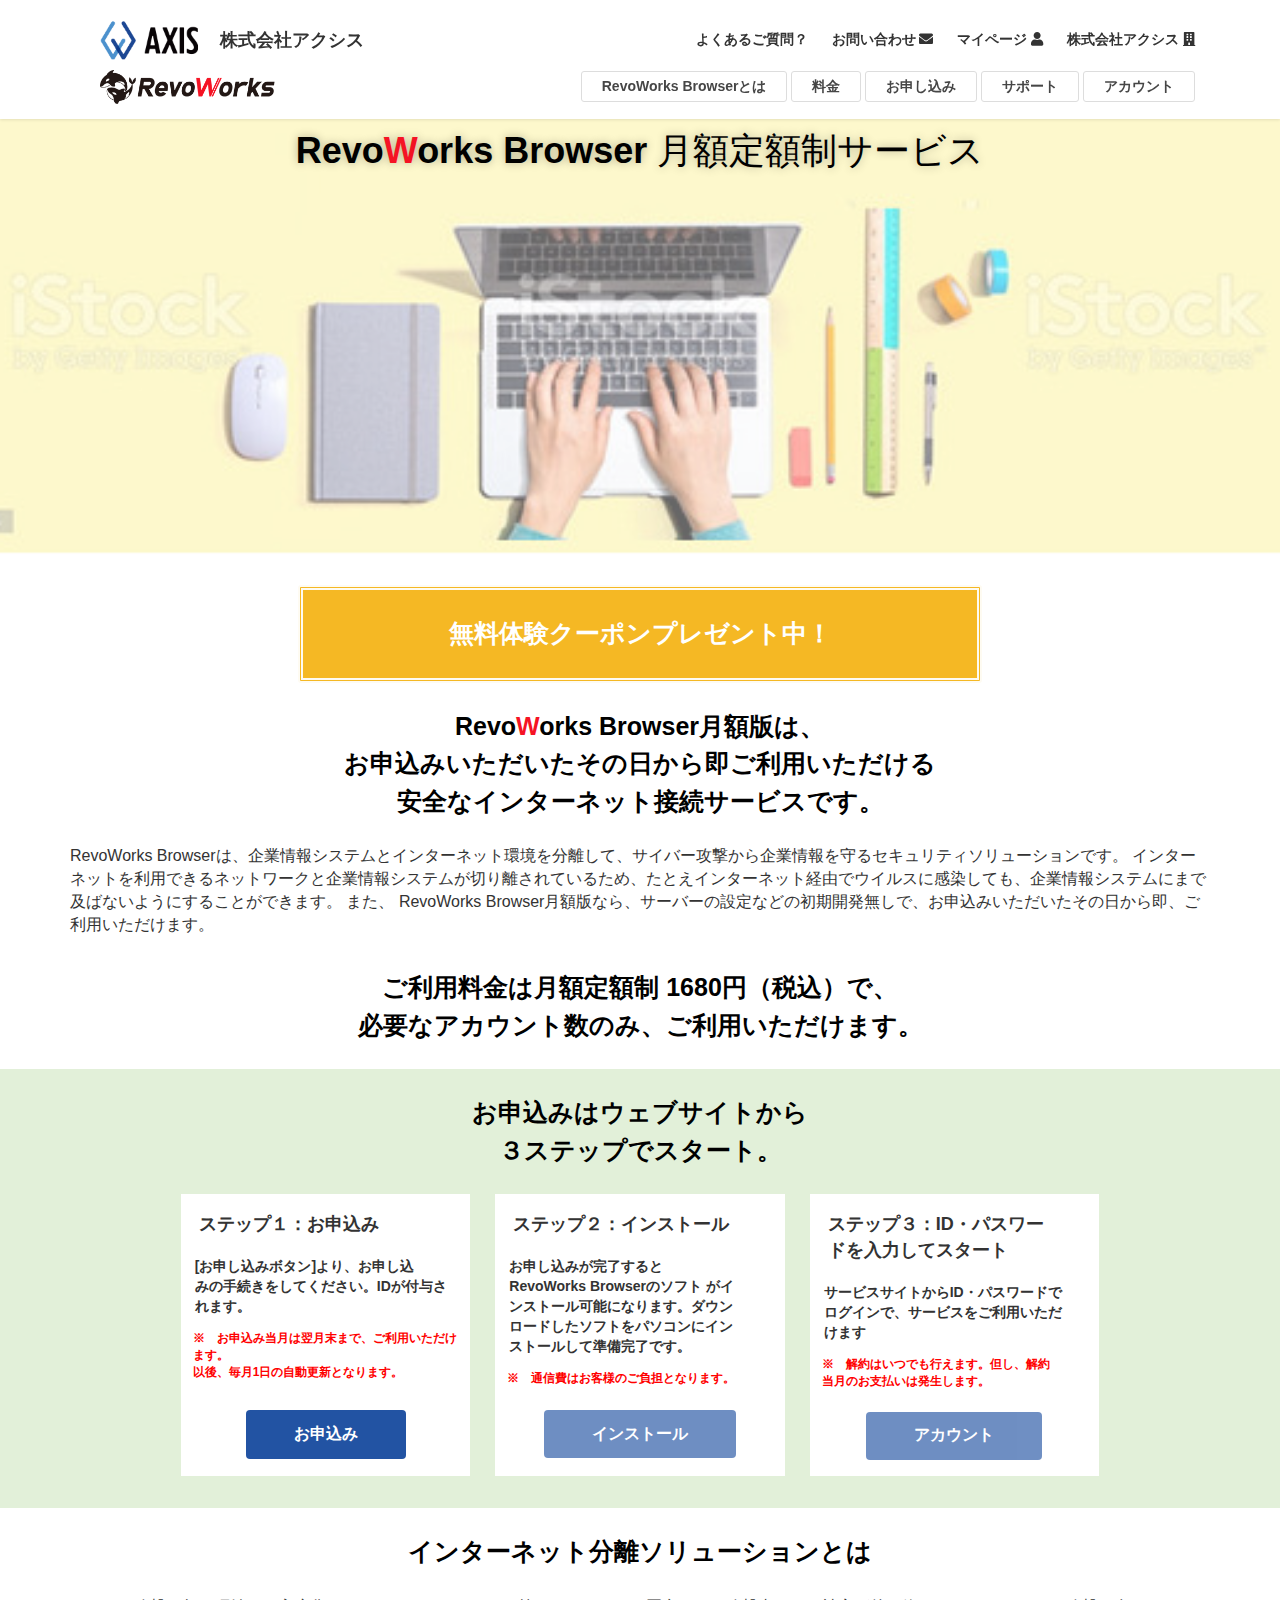
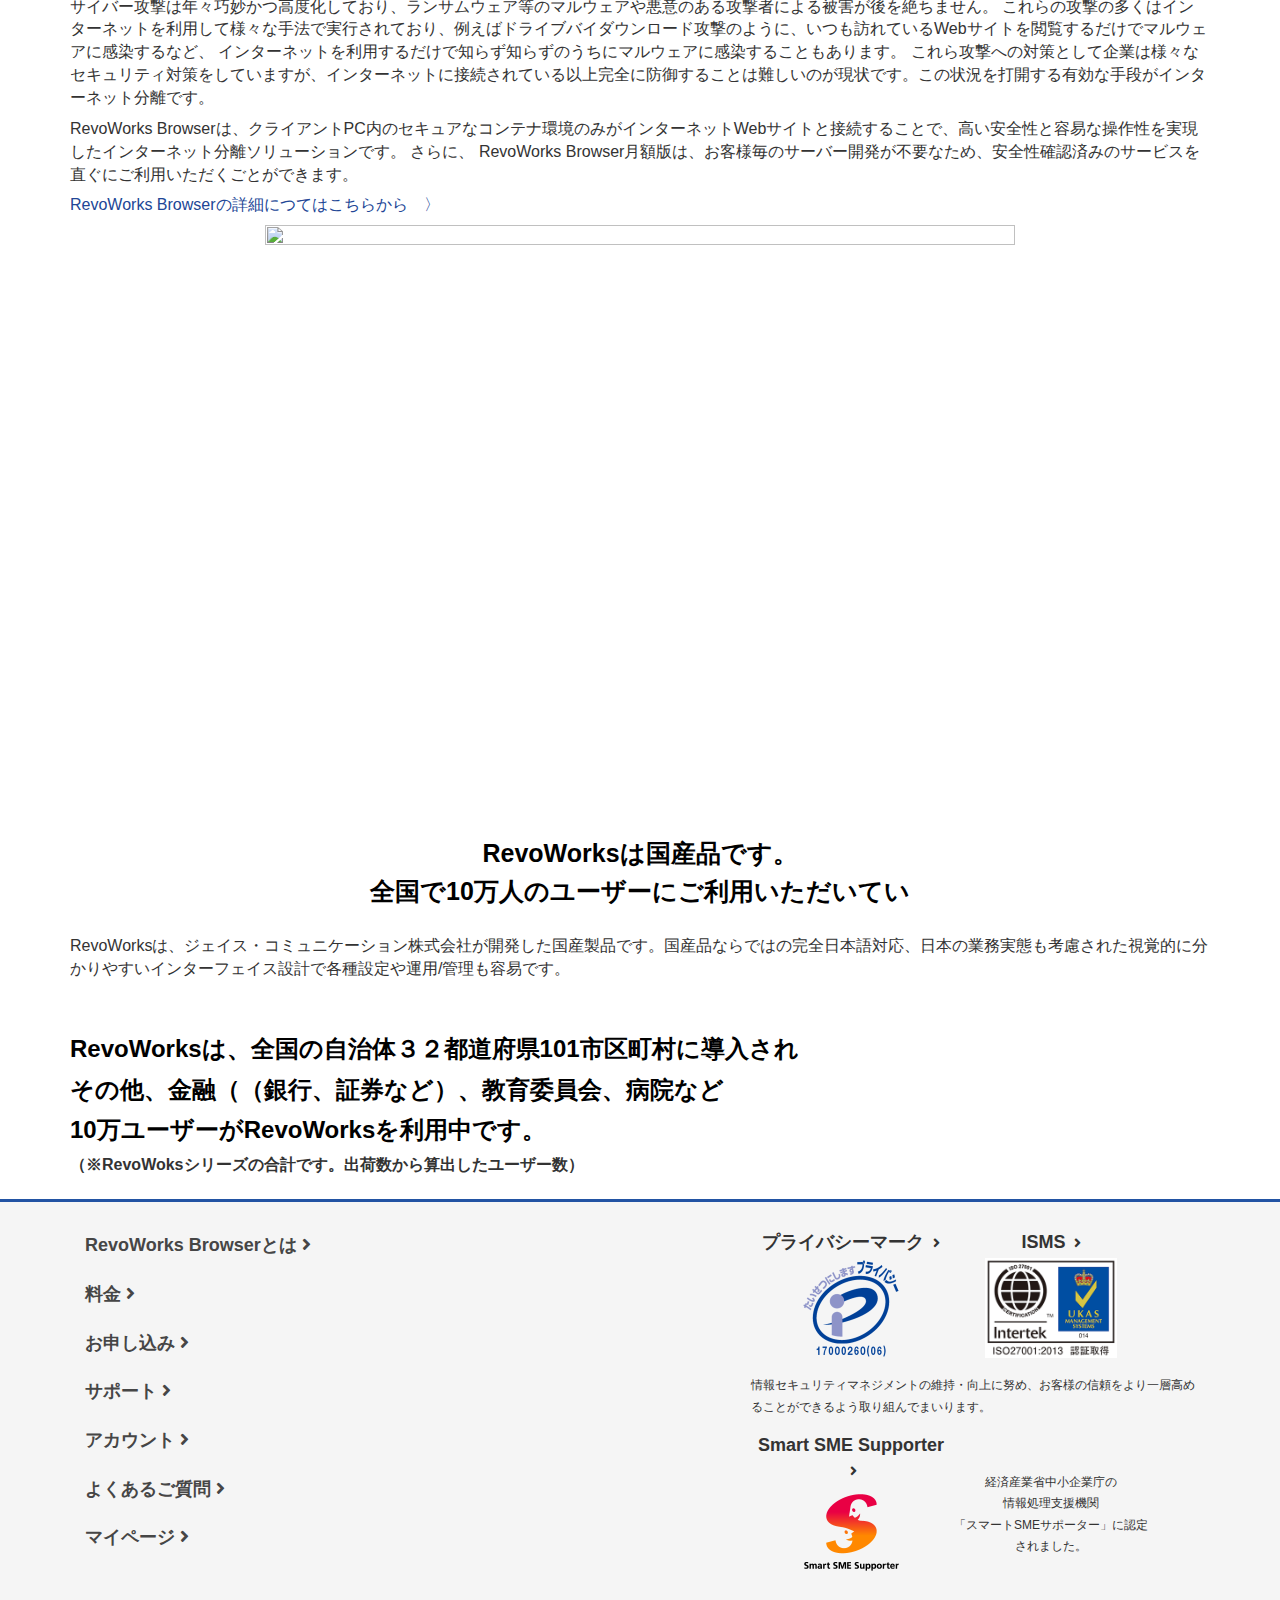
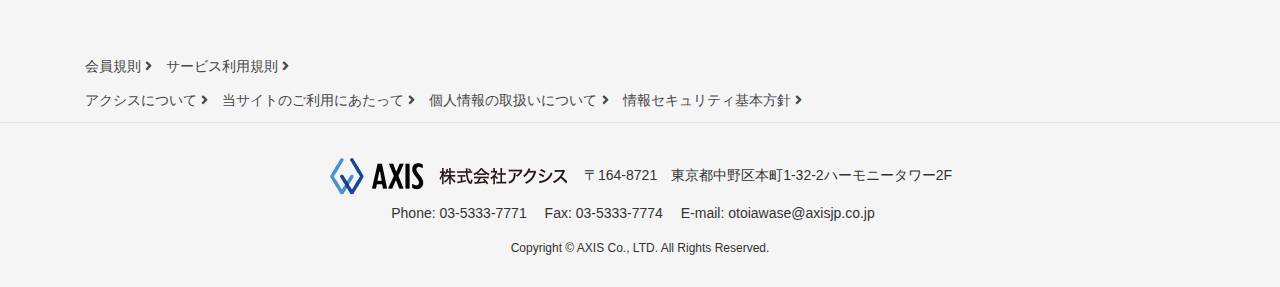
==== index.html @ 17ceef78 "index.html" ====
<!DOCTYPE html>
<!-- saved from url=(0054)https://www.axisjp.co.jp/services/revoworks/separation -->
<html lang="ja" prefix="og: https://ogp.me/ns#">

<head>
	<meta http-equiv="Content-Type" content="text/html; charset=UTF-8">

	<meta http-equiv="X-UA-Compatible" content="IE=edge">
	<meta name="viewport" content="width=device-width, initial-scale=1">
	<title>RevoWorks</title>
	<!--Khangtm : load head -->	
	<script type="text/javascript" src="./js/head.js"></script>
	
	<link href="./css/index.css" rel="stylesheet">
</head>

<body class="page-template page-template-elementor_header_footer page page-id-8171 page-child parent-pageid-10177 sidebar-fix device-pc fa_v5_css headfix header_height_changer elementor-default elementor-template-full-width elementor-kit-3122 elementor-page elementor-page-8171 scrolled"
 data-elementor-device-mode="desktop">

	<div class="vk-mobile-nav-menu-btn">MENU</div>
	<div class="vk-mobile-nav">
		<aside class="widget vk-mobile-nav-widget widget_media_image" id="media_image-2">
			<a href="https://www.axisjp.co.jp/">
				<img width="240" height="40" src="./RevoWorks_files/logo_axis.png" class="image wp-image-2054  attachment-full size-full"
				 alt="" loading="lazy" style="max-width: 100%; height: auto;">
			</a>
		</aside>
		<nav class="global-nav">
		</nav>
	</div>
	<header class="navbar siteHeader" style="position: fixed;">
		<script type="text/javascript" src="./js/header.js"></script>
	</header>
	<div data-elementor-type="wp-page" data-elementor-id="8171" class="elementor elementor-8171" data-elementor-settings="[]"
	 style="margin-top: 75px;">
		<div class="elementor-inner">
			<div class="elementor-section-wrap">
			
				<section class="elementor-section elementor-top-section elementor-element elementor-element-07d216d elementor-section-content-middle elementor-section-stretched elementor-section-full_width elementor-section-height-min-height elementor-section-height-default elementor-section-items-middle"
				 data-id="07d216d" data-element_type="section" data-settings="{&quot;stretch_section&quot;:&quot;section-stretched&quot;,&quot;background_background&quot;:&quot;classic&quot;}">
					<div class="elementor-background-overlay">
						
					</div>
					<div class="elementor-container elementor-column-gap-no">
						<div class="elementor-row">
							<div class="elementor-column elementor-col-100 elementor-top-column elementor-element elementor-element-36dfdfa" data-id="36dfdfa"
							 data-element_type="column">
								<div class="elementor-column-wrap elementor-element-populated">
									<div class="elementor-widget-wrap">
										<div class="elementor-element elementor-element-e02e01a elementor-widget elementor-widget-heading" data-id="e02e01a" data-element_type="widget"
										 data-widget_type="heading.default">
											<div class="elementor-widget-container">
												<h1 class="elementor-heading-title elementor-size-default">Revo<span style="color: #F51324;">W</span>orks Browser 月額定額制サービス
												</h1>
											</div>
										</div>
									</div>
								</div>
							</div>
						</div>
					</div>
				</section>
				<section class="elementor-section elementor-top-section elementor-element elementor-element-d525f23 elementor-section-boxed elementor-section-height-default elementor-section-height-default"
				data-id="d525f23" data-element_type="section">
				   <div class="elementor-container elementor-column-gap-default">
					   <div class="elementor-row">
						   <div class="elementor-column elementor-col-100 elementor-top-column elementor-element elementor-element-b92160b" data-id="b92160b"
							data-element_type="column">
							   <div class="elementor-column-wrap elementor-element-populated">
								   <div class="elementor-widget-wrap">
									   <div class="elementor-element elementor-element-fbd9892 contents elementor-widget elementor-widget-heading" data-id="fbd9892"
										data-element_type="widget" data-widget_type="heading.default">
											<div class="elementor-widget-container">
												<div class="elementor-button-wrapper">
													<div class="elementor-button-link elementor-button" role="button">
														<span class="elementor-button-content-wrapper">															
															<h1 class="elementor-heading-title elementor-size-default elementor-font-size" style="color: #FFFFFF !important">無料体験クーポンプレゼント中！</h1>
														</span>
													</div>
												</div>
											</div>										   										  										   
									   </div>
								   </div>
							   </div>
						   </div>
					   </div>
				   </div>
			   </section>
			   <section class="elementor-section elementor-top-section elementor-element elementor-element-d525f23 elementor-section-boxed elementor-section-height-default elementor-section-height-default"
				data-id="d525f23" data-element_type="section">
				   <div class="elementor-container elementor-column-gap-default">
					   <div class="elementor-row">
						   <div class="elementor-column elementor-col-100 elementor-top-column elementor-element elementor-element-b92160b" data-id="b92160b"
							data-element_type="column">
							   <div class="elementor-column-wrap elementor-element-populated">
								   <div class="elementor-widget-wrap">
									   <div class="elementor-element elementor-element-fbd9892 contents elementor-widget elementor-widget-heading" data-id="fbd9892"
										data-element_type="widget" data-widget_type="heading.default">
										   <div class="elementor-widget-container">
											   <h1 class="elementor-heading-title elementor-size-default elementor-font-size">Revo<span style="color: #F51324;">W</span>orks Browser月額版は、 <br/> 
												   お申込みいただいたその日から即ご利用いただける	<br/>
												   安全なインターネット接続サービスです。</h1>
										   </div>										  
										   <div class="elementor-content-separation ">
											   <span>RevoWorks Browserは、企業情報システムとインターネット環境を分離して、サイバー攻撃から企業情報を守るセキュリティソリューションです。
											   インターネットを利用できるネットワークと企業情報システムが切り離されているため、たとえインターネット経由でウイルスに感染しても、企業情報システムにまで及ばないようにすることができます。
											   また、 RevoWorks Browser月額版なら、サーバーの設定などの初期開発無しで、お申込みいただいたその日から即、ご利用いただけます。</span>
										   </div>										   
									   </div>
								   </div>
							   </div>
						   </div>
					   </div>
				   </div>
			   </section>
			   <section class="elementor-section elementor-top-section elementor-element elementor-element-d525f23 elementor-section-boxed elementor-section-height-default elementor-section-height-default"
				data-id="d525f23" data-element_type="section">
				   <div class="elementor-container elementor-column-gap-default">
					   <div class="elementor-row">
						   <div class="elementor-column elementor-col-100 elementor-top-column elementor-element elementor-element-b92160b" data-id="b92160b"
							data-element_type="column">
							   <div class="elementor-column-wrap elementor-element-populated">
								   <div class="elementor-widget-wrap">
									   <div class="elementor-element elementor-element-fbd9892 contents elementor-widget elementor-widget-heading" data-id="fbd9892"
										data-element_type="widget" data-widget_type="heading.default">
										   <div class="elementor-widget-container">
											   <h1 class="elementor-heading-title elementor-size-default elementor-font-size">ご利用料金は月額定額制 1680円（税込）で、 <br/> 
												  必要なアカウント数のみ、ご利用いただけます。</h1>
										   </div>										  
									   </div>
								   </div>
							   </div>
						   </div>
					   </div>
				   </div>
			   </section>
				<section class="elementor-section elementor-top-section elementor-element elementor-element-d525f23 elementor-section-boxed elementor-section-height-default elementor-section-height-default"
				 data-id="d525f23" data-element_type="section">
					<div class="elementor-container elementor-container-default elementor-column-gap-default elementor-background">
						<div class="elementor-row">
							<div class="elementor-column elementor-col-100 elementor-top-column elementor-element elementor-element-b92160b" data-id="b92160b"
							 data-element_type="column">
								<div class="elementor-column-wrap elementor-element-populated">
									<div class="elementor-widget-wrap">
										<div class="elementor-element elementor-element-fbd9892 contents elementor-widget elementor-widget-heading" data-id="fbd9892"
										 data-element_type="widget" data-widget_type="heading.default">
											<div class="elementor-widget-container">
												<h1 class="elementor-heading-title elementor-size-default elementor-font-size">お申込みはウェブサイトから<br/>３ステップでスタート。</h1>
											</div>
										</div>
										
										<div class="elementor-container elementor-column-gap-default container-margin grid-layout">
											<div class="elementor-widget-container container-background">
												<div class="container-title">
													<strong>ステップ１：お申込み</strong>
												</div>
												<div class="container-contents-lv1">
													<strong>[お申し込みボタン]より、お申し込<br/>みの手続きをしてください。IDが付与されます。</strong>
												</div>
												<div class="container-contents-lv2">
													<strong>※　お申込み当月は翌月末まで、ご利用いただけます。<br/>以後、毎月1日の自動更新となります。</strong>
												</div>
												<div class="container-button">
													<input type="submit" id="searchsubmit" value="お申込み" class="btn btn-primary">
												</div>																								
											</div>	
											<div class="elementor-widget-container container-background">
												<div class="container-title">
													<strong>ステップ２：インストール</strong>
												</div>
												<div class="container-contents-lv1">
													<strong>お申し込みが完了すると<br/>RevoWorks Browserのソフト がイ<br/>ンストール可能になります。ダウン<br/>ロードしたソフトをパソコンにイン<br/>ストールして準備完了です。</strong>
												</div>
												<div class="container-contents-lv3">
													<strong>※　通信費はお客様のご負担となります。</strong>
												</div>
												<div class="container-button">
													<input type="submit" id="searchsubmit" value="インストール" class="btn btn-primary" disabled>
												</div>													
											</div>
											<div class="elementor-widget-container container-background">
												<div class="container-title">
													<strong>ステップ３：ID・パスワー<br/>ドを入力してスタート</strong>
												</div>
												<div class="container-contents-lv1">
													<strong>サービスサイトからID・パスワードで<br/>ログインで、サービスをご利用いただ<br/>けます</strong>
												</div>
												<div class="container-contents-lv4">
													<strong>※　解約はいつでも行えます。但し、解約<br/>当月のお支払いは発生します。</strong>
												</div>
												<div class="container-button">
													<input type="submit" id="searchsubmit" value="アカウント" class="btn btn-primary" disabled>
												</div>												
											</div>
									</div>
								</div>
							</div>
						</div>
					</div>
				</section>
				
				<section class="elementor-section elementor-top-section elementor-element elementor-element-d525f23 elementor-section-boxed elementor-section-height-default elementor-section-height-default"
				data-id="d525f23" data-element_type="section">
				   <div class="elementor-container elementor-column-gap-default">
					   <div class="elementor-row">
						   <div class="elementor-column elementor-col-100 elementor-top-column elementor-element elementor-element-b92160b" data-id="b92160b"
							data-element_type="column">
							   <div class="elementor-column-wrap elementor-element-populated">
								   <div class="elementor-widget-wrap">
									   <div class="elementor-element elementor-element-fbd9892 contents elementor-widget elementor-widget-heading" data-id="fbd9892"
										data-element_type="widget" data-widget_type="heading.default">
										   <div class="elementor-widget-container">
											   <h1 class="elementor-heading-title elementor-size-default elementor-font-size">インターネット分離ソリューションとは</h1>
										   </div>
										   <div class="elementor-content-separation ">
											   <span>サイバー攻撃は年々巧妙かつ高度化しており、ランサムウェア等のマルウェアや悪意のある攻撃者による被害が後を絶ちません。
													 これらの攻撃の多くはインターネットを利用して様々な手法で実行されており、例えばドライブバイダウンロード攻撃のように、いつも訪れているWebサイトを閲覧するだけでマルウェアに感染するなど、
													インターネットを利用するだけで知らず知らずのうちにマルウェアに感染することもあります。
													これら攻撃への対策として企業は様々なセキュリティ対策をしていますが、インターネットに接続されている以上完全に防御することは難しいのが現状です。この状況を打開する有効な手段がインターネット分離です。</span>
										   </div>
										   <div class="elementor-content-separation ">
											   <span>RevoWorks Browserは、クライアントPC内のセキュアなコンテナ環境のみがインターネットWebサイトと接続することで、高い安全性と容易な操作性を実現したインターネット分離ソリューションです。
														さらに、 RevoWorks Browser月額版は、お客様毎のサーバー開発が不要なため、安全性確認済みのサービスを直ぐにご利用いただくごとができます。</span>
										   </div>
										   <div class="elementor-content-separation ">
											   <a href="https://www.axisjp.co.jp/services/revoworks">RevoWorks Browserの詳細につてはこちらから　〉</a>
										   </div>
									   </div>
									   <div class="elementor-element elementor-element-882a2da elementor-widget elementor-widget-image" data-id="882a2da" data-element_type="widget" data-widget_type="image.default">
											<div class="elementor-widget-container">
												<div class="elementor-image">
													<a href="https://www.axisjp.co.jp/wp-content/uploads/2021/04/a449af7d6a466694c23fade7aea34c9f.png?lp=index_khuong.html?lp=index_khuong.html" data-elementor-open-lightbox="no" data-rel="lightbox-image-0" data-magnific_type="image" data-rl_title="" data-rl_caption="" title="">
														<img width="750" height="585" src="./RevoWorks_files/a449af7d6a466694c23fade7aea34c9f-768x599.png" class="attachment-medium_large size-medium_large" alt="" loading="lazy" srcset="https://www.axisjp.co.jp/wp-content/uploads/2021/04/a449af7d6a466694c23fade7aea34c9f-768x599.png 768w, https://www.axisjp.co.jp/wp-content/uploads/2021/04/a449af7d6a466694c23fade7aea34c9f-300x234.png 300w, https://www.axisjp.co.jp/wp-content/uploads/2021/04/a449af7d6a466694c23fade7aea34c9f-1024x798.png 1024w, https://www.axisjp.co.jp/wp-content/uploads/2021/04/a449af7d6a466694c23fade7aea34c9f.png 1048w" sizes="(max-width: 750px) 100vw, 750px"> </a>
												</div>
											</div>
										</div>
								   </div>
							   </div>
						   </div>
					   </div>
				   </div>
			   </section>
				
				<section class="elementor-section elementor-top-section elementor-element elementor-element-d525f23 elementor-section-boxed elementor-section-height-default elementor-section-height-default"
				data-id="d525f23" data-element_type="section">
				   <div class="elementor-container elementor-column-gap-default">
					   <div class="elementor-row">
						   <div class="elementor-column elementor-col-100 elementor-top-column elementor-element elementor-element-b92160b" data-id="b92160b"
							data-element_type="column">
							   <div class="elementor-column-wrap elementor-element-populated">
								   <div class="elementor-widget-wrap">
									   <div class="elementor-element elementor-element-fbd9892 contents elementor-widget elementor-widget-heading" data-id="fbd9892"
										data-element_type="widget" data-widget_type="heading.default">
										   <div class="elementor-widget-container">
											   <h1 class="elementor-heading-title elementor-size-default elementor-font-size">RevoWorksは国産品です。<br/>全国で10万人のユーザーにご利用いただいてい</h1>
										   </div>
										   <div class="elementor-content-product">
											   <span>RevoWorksは、ジェイス・コミュニケーション株式会社が開発した国産製品です。国産品ならではの完全日本語対応、日本の業務実態も考慮された視覚的に分かりやすいインターフェイス設計で各種設定や運用/管理も容易です。</span>
										   </div>										   
									   </div>
								   </div>
							   </div>
						   </div>
					   </div>
				   </div>
			   </section>
				
				<section class="elementor-section elementor-top-section elementor-element elementor-element-d525f23 elementor-section-boxed elementor-section-height-default elementor-section-height-default"
				data-id="d525f23" data-element_type="section">
				   <div class="elementor-container elementor-column-gap-default">
					   <div class="elementor-row">
						   <div class="elementor-column elementor-col-100 elementor-top-column elementor-element elementor-element-b92160b" data-id="b92160b"
							data-element_type="column">
							   <div class="elementor-column-wrap elementor-element-populated">
								   <div class="elementor-widget-wrap">
										<div class="elementor-text-editor elementor-clearfix">
											<h3>
												<strong class="color-title">RevoWorksは、全国の自治体３２都道府県101市区町村に導入され</br>
													その他、金融（（銀行、証券など）、教育委員会、病院など</br>
													10万ユーザーがRevoWorksを利用中です。
												</strong>
											</h3>
											<p>
												<strong>（※RevoWoksシリーズの合計です。出荷数から算出したユーザー数）</strong>
											</p>
										</div>
								   </div>
							   </div>
						   </div>
					   </div>
				   </div>
			   </section>
				
			</div>
		</div>
	</div>

	<footer class="section siteFooter">
		<script type="text/javascript" src="./js/footer.js"></script>
	</footer>
	<link rel="stylesheet" href="./css/style.css" type="text/css" media="all">

</body>

</html>
---- css/index.css ----
/* Background color */

.fbc-page .fbc-wrap .fbc-items {
    background-color: #edeff0;
}

/* Items font size */

.fbc-page .fbc-wrap .fbc-items li {
    font-size: 16px;
}

/* Items' link color */

.fbc-page .fbc-wrap .fbc-items li a {
    color: #337ab7;
}

/* Seprator color */

.fbc-page .fbc-wrap .fbc-items li .fbc-separator {
    color: #cccccc;
}

.broken_link,
a.broken_link {
    text-decoration: line-through;
}

/* Active item & end-text color */

.fbc-page .fbc-wrap .fbc-items li.active span,
.fbc-page .fbc-wrap .fbc-items li .fbc-end-text {
    color: #27272a;
    font-size: 16px;
}
.pageLink li span.elementor-icon-list-text {
    width: 100%;
    display: block !important;
}

.pageLink li a:hover {
    background-color: #f7f7f7;
}

.cname {
    min-width: 14em;
    display: inline-block !important;
}

.sname {
    font-weight: bold;
    display: inline-block !important;
}

i.fa {
    margin: 0 3px;
    font-weight: bold;
}

#recent-posts-3 li {
    margin-top: 0.5em;
    padding-top: 1em;
    position: relative;
}

#recent-posts-3 li span.post-date {
    position: absolute;
    top: 0;
    left: 0;
}

.lcp_catlist {
    position: relative;
    padding: 0;
    margin: 0;
}

.lcp_catlist a {
    text-decoration: none;
    font-weight: bold;
    color: #1a1a1a;
}

.lcp_catlist p {
    font-weight: bold;
    margin: 0 1em;
}

.lcp_thumbnail {
    margin-right: 1em;
    float: left;
}

ul.lcp_catlist li {
    list-style: none;
    padding: 0px 0 20px 0;
}

ul.lcp_catlist li:after {
    content: "";
    display: block;
    clear: both;
}

ul.lcp_catlist li:before {
    content: "";
    display: block;
    clear: both;
}

ul.lcp_catlist li {
    margin-bottom: 30px;
    padding: 10px;
    border: 1px solid #ffffff;
    position: relative;
    z-index: 1;
    display: block;
}

ul.lcp_catlist li:hover {
    border-color: #e5e5e5;
}

.lcp_paginator {
    text-align: center;
}

.lcp_paginator li a {
    text-decoration: none;
    color: #1a1a1a;
}

.lcp_paginator li {
    margin: 3px !important;
    padding: 0 !important;
}

.lcp_paginator li a {
    padding: 5px 10px !important;
    display: block;
}

.category-list {
    margin: 0 0 50px;
    padding: 0;
}

.category-list li {
    margin: 0 0 5px;
    padding: 0;
    font-size: 18px;
    font-weight: bold;
    display: inline-block;
    background-color: #e4e4e4;
}

.category-list li:hover {
    background-color: #cecece;
}

.category-list li.active {
    padding: 5px 20px;
    color: #ffffff;
    background-color: #2253a3;
}

.category-list li a {
    padding: 5px 20px;
    color: #333333;
    display: block;
}

.lcp_paginator li.lcp_currentpage {
    padding: 5px 10px !important;
    color: #ffffff !important;
    background-color: #2253a3;
    border: 1px solid #2253a3 !important;
}

h1.entry-title:first-letter,
.single h1.entry-title:first-letter {
    color: inherit;
}

/*.page-header > .container {
display: none;
}*/

.broken_link,
a.broken_link {
    text-decoration: none;
}

.required,
.any {
    font-size: 11px;
    padding: 3px;
    margin-right: 5px;
    color: #fff;
    background-color: #c00;
    border-radius: 3px;
    display: inline-block;
}

.any {
    background-color: #666;
}

dl.inquirydl {
    width: 100%;
    max-width: 700px;
    margin: 0 auto 20px;
}

.inquirydl dt {
    font-size: 16px;
    font-weight: bold;
    border: none;
}

.inquirydl dd {
    margin-bottom: 1.8em;
    font-size: 16px;
    border: none;
}

.inquirydl textarea {
    height: 10em;
}

input[type=text],
input[type=email],
textarea {
    width: 100%;
    padding: 0.6em;
    font-size: 16px;
    border-radius: 4px;
}

input[type=submit] {
    padding: 0.8em 3em;
    font-size: 16px;
    font-weight: bold;
    border: none;
    border-radius: 4px;
    cursor: pointer;
}

input[type=submit]:hover {
    opacity: 0.8;
}

.formback,
.formsubmit {
    margin: 10px;
    display: inline-block;
}

.enter {
    text-align: center;
}

.post-password-form {
    padding: 20px;
}

@media (max-width: 767px) {
    .col4box {
        width: 50%;
    }
    .col4box>.elementor-element-populated {
        padding: 20px !important;
    }
    .col4box .elementor-widget-heading .elementor-heading-title>a {
        font-size: 16px !important;
    }
}

@media (min-width: 992px) {
    ul.gMenu>li>ul.sub-menu li ul {
        top: 0;
    }
}

.contents h1 {
    color: #000!important;
    position: relative;
    display: inline-block;
    margin: 2em;
    line-height: 1.5;
}

.contents h1:before {
    content: '';
    position: absolute;
    bottom: -30px;
    display: inline-block;
    width: 4em;
    height: 2px;
    left: 50%;
    -webkit-transform: translateX(-50%);
    transform: translateX(-50%);
    background-color: #506DA9;
    border-radius: 2px;
}

/*indent*/

p.indent-1 {
    padding-left: 1em;
    text-indent: -1em;
}

/*Texteditor*/

.elementor-widget-text-editor {
    line-height: 1.8;
    padding: 10;
    color: #333;
    font-family: 'Noto Sans JP', sans-serif;
}

/*download decoration*/

.download {
    padding: 0.5em 1em;
    font-weight: bold;
    border: solid 1px #999;
}

/*table decoration*/

.table-wrap {
    overflow-x: scroll;
}

table.deco {
    border-collapse: collapse;
    margin: 0 auto;
    padding: 0;
    min-width: 600px;
}

table.deco tr {
    background-color: #e6f2f5;
    padding: .35em;
    border-bottom: 2px solid #fff;
}

table.deco th,
table.deco td {
    padding: 1em 10px 1em 1em;
    border-right: 2px solid #fff;
    text-align: center;
}

table.deco th {
    font-weight: bold;
}

table.deco thead tr {
    background-color: #167F92;
    color: #fff;

}

table.deco tbody th {
    background: #78bbc7;
    color: #000;
    text-align: left;
}

table.deco td.txt {
    text-align: left;
}

/*end table decoration*/

/*table deco２*/

/*table decoration*/

table.deco2 {
    width: 100%;
}

table.deco2 {
    overflow: auto;

}

table.deco2 {
    border-collapse: collapse;
    margin: 0 auto;
    padding: 0;
    min-width: 600px;
}

table.deco2 tr {
    background-color: #e6f2f5;
    padding: .35em;
    border-bottom: 2px solid #fff;
}

table.deco2 th,
table.deco2 td {
    padding: 1em 10px 1em 1em;
    border-right: 2px solid #fff;
    text-align: center;
}

table.deco2 th {
    font-weight: bold;
}

table.deco2 thead tr {
    background-color: #007BBB;
    color: #fff;

}

table.deco2 tbody th {
    background: #7AA6C8;
    color: #000;
    text-align: left;
}

table.deco2 td.txt {
    text-align: left;
}

/*end table deco２*/

.link-card {
    border: solid 1px #999;
}

.link-card-rogo {
    padding: 0.5em;
}

.link-card-title {
    font-weight: bold;
    padding: 1em;
}

.link-card-excerpt {
    padding: 0 1em 1em;
}
/* khuong start */		
.other-link h6 {
    border-bottom: none !important;
}

.layout-grid {
    display: grid !important;
    grid-template-columns: auto auto auto auto auto auto;
}

.layout-bodrer {
    height: 40px;
    margin: 15px;
}



.elementor-8171 .elementor-element.elementor-element-36dfdfa > .elementor-element-populated {
    margin: -15% 0px 0px 0px;
}

.elementor-8171 .elementor-element.elementor-element-e02e01a .elementor-heading-title {
    font-size: 36px;
}

.other-link.menu-logo img {
    max-width: 70% !important;
}

.background-color-layout{
    background-color: #f6f6f6;
}

.text-align-logo {
    text-align: left !important;
}

/* lightning-design-style-inline-css */
.color_key_bg,
.color_key_bg_hover:hover {
    background-color: #2253a3;
}

.color_key_txt,
.color_key_txt_hover:hover {
    color: #2253a3;
}

.color_key_border,
.color_key_border_hover:hover {
    border-color: #2253a3;
}

.color_key_dark_bg,
.color_key_dark_bg_hover:hover {
    background-color: #214696;
}

.color_key_dark_txt,
.color_key_dark_txt_hover:hover {
    color: #214696;
}

.color_key_dark_border,
.color_key_dark_border_hover:hover {
    border-color: #214696;
}

.bbp-submit-wrapper .button.submit,
.woocommerce a.button.alt:hover,
.woocommerce-product-search button:hover,
.woocommerce button.button.alt {
    background-color: #214696;
}

.bbp-submit-wrapper .button.submit:hover,
.woocommerce a.button.alt,
.woocommerce-product-search button,
.woocommerce button.button.alt:hover {
    background-color: #2253a3;
}

.woocommerce ul.product_list_widget li a:hover img {
    border-color: #2253a3;
}

.veu_color_txt_key {
    color: #214696;
}

.veu_color_bg_key {
    background-color: #214696;
}

.veu_color_border_key {
    border-color: #214696;
}

.btn-default {
    border-color: #2253a3;
    color: #2253a3;
}

.btn-default:focus,
.btn-default:hover {
    border-color: #2253a3;
    background-color: #2253a3;
}

.btn-primary {
    background-color: #2253a3;
    border-color: #214696;
}

.btn-primary:focus,
.btn-primary:hover {
    background-color: #214696;
    border-color: #2253a3;
}

/* sidebar child menu display */

.localNav ul ul.children {
    display: none;
}

.localNav ul li.current_page_ancestor ul.children,
.localNav ul li.current_page_item ul.children,
.localNav ul li.current-cat ul.children {
    display: block;
}

.tagcloud a:before {
    font-family: "Font Awesome 5 Free";
    content: "\f02b";
    font-weight: bold;
}

a {
    color: #214696;
}

a:hover {
    color: #2253a3;
}

.page-header {
    background-color: #2253a3;
}

h1.entry-title:first-letter,
.single h1.entry-title:first-letter {
    color: #2253a3;
}

h2,
.mainSection-title {
    border-top-color: #2253a3;
}

h3:after,
.subSection-title:after {
    border-bottom-color: #2253a3;
}

.media .media-body .media-heading a:hover {
    color: #2253a3;
}

ul.page-numbers li span.page-numbers.current {
    background-color: #2253a3;
}

.pager li>a {
    border-color: #2253a3;
    color: #2253a3;
}

.pager li>a:hover {
    background-color: #2253a3;
    color: #fff;
}

footer {
    border-top-color: #2253a3;
}

dt {
    border-left-color: #2253a3;
}

@media (min-width: 768px) {
    ul.gMenu>li>a:after {
        border-bottom-color: #2253a3;
    }
}
.prBlock_icon_outer {
    border: 1px solid #2253a3;
}

.prBlock_icon {
    color: #2253a3;
}

/* slider */
.elementor-8171 .elementor-element.elementor-element-07d216d > .elementor-container{min-height:280px;}.elementor-8171 .elementor-element.elementor-element-07d216d > .elementor-container:after{content:"";min-height:inherit;}.elementor-8171 .elementor-element.elementor-element-07d216d > .elementor-container > .elementor-row > .elementor-column > .elementor-column-wrap > .elementor-widget-wrap{align-content:center;align-items:center;}.elementor-8171 .elementor-element.elementor-element-07d216d:not(.elementor-motion-effects-element-type-background), .elementor-8171 .elementor-element.elementor-element-07d216d > .elementor-motion-effects-container > 
.elementor-motion-effects-layer{
    background-image:url("../img/iStock.jpg");
    background-position:center center;background-repeat:no-repeat;background-size:cover;}.elementor-8171 .elementor-element.elementor-element-07d216d > .elementor-background-overlay{background-color:#FFFFFF;opacity:0.4;transition:background 0.3s, border-radius 0.3s, opacity 0.3s;}.elementor-8171 .elementor-element.elementor-element-07d216d{transition:background 0.3s, border 0.3s, border-radius 0.3s, box-shadow 0.3s;padding:100px 0px 100px 0px;}.elementor-8171 .elementor-element.elementor-element-36dfdfa > .elementor-element-populated{margin:-50px 0px 0px 0px;}.elementor-8171 .elementor-element.elementor-element-e02e01a{text-align:center;}.elementor-8171 .elementor-element.elementor-element-e02e01a .elementor-heading-title{color:#000000;font-family:"Noto Sans JP", Sans-serif;font-size:60px;font-weight:500;line-height:1.2em;text-shadow:0px 0px 10px rgba(0, 0, 0, 0.3);}.elementor-8171 .elementor-element.elementor-element-fbd9892{text-align:center;}.elementor-8171 .elementor-element.elementor-element-fbd9892 .elementor-heading-title{color:#000000;font-weight:600;}.elementor-8171 .elementor-element.elementor-element-fbd9892 > .elementor-widget-container{margin:2rem 2rem 2rem 2rem;}.elementor-8171 .elementor-element.elementor-element-b17c2f3{font-weight:400;}.elementor-8171 .elementor-element.elementor-element-e10be34{font-weight:400;}.elementor-8171 .elementor-element.elementor-element-49d95b7 .elementor-spacer-inner{height:50px;}.elementor-8171 .elementor-element.elementor-element-7f090e5{font-weight:400;}.elementor-8171 .elementor-element.elementor-element-a36c8e9:not(.elementor-motion-effects-element-type-background), .elementor-8171 .elementor-element.elementor-element-a36c8e9 > .elementor-motion-effects-container > .elementor-motion-effects-layer{background-color:#3C89A829;}.elementor-8171 .elementor-element.elementor-element-a36c8e9{transition:background 0.3s, border 0.3s, border-radius 0.3s, box-shadow 0.3s;}.elementor-8171 .elementor-element.elementor-element-a36c8e9 > .elementor-background-overlay{transition:background 0.3s, border-radius 0.3s, opacity 0.3s;}.elementor-8171 .elementor-element.elementor-element-48916df{text-align:center;}.elementor-8171 .elementor-element.elementor-element-48916df .elementor-heading-title{color:#000000;font-weight:600;}.elementor-8171 .elementor-element.elementor-element-48916df > .elementor-widget-container{margin:2rem 2rem 2rem 2rem;}.elementor-8171 .elementor-element.elementor-element-fc47a97:not(.elementor-motion-effects-element-type-background), .elementor-8171 .elementor-element.elementor-element-fc47a97 > .elementor-motion-effects-container > .elementor-motion-effects-layer{background-color:#3C89A829;}.elementor-8171 .elementor-element.elementor-element-fc47a97{transition:background 0.3s, border 0.3s, border-radius 0.3s, box-shadow 0.3s;}.elementor-8171 .elementor-element.elementor-element-fc47a97 > .elementor-background-overlay{transition:background 0.3s, border-radius 0.3s, opacity 0.3s;}.elementor-8171 .elementor-element.elementor-element-2978b8a > .elementor-element-populated{border-style:solid;border-width:2px 2px 2px 2px;transition:background 0.3s, border 0.3s, border-radius 0.3s, box-shadow 0.3s;margin:1em 1em 1em 1em;padding:2em 2em 2em 2em;}.elementor-8171 .elementor-element.elementor-element-2978b8a > .elementor-element-populated > .elementor-background-overlay{transition:background 0.3s, border-radius 0.3s, opacity 0.3s;}.elementor-8171 .elementor-element.elementor-element-12db79a{color:#000000;}.elementor-8171 .elementor-element.elementor-element-244c170 > .elementor-widget-container{margin:0em 0em 3em 0em;}.elementor-8171 .elementor-element.elementor-element-49319fc > .elementor-element-populated{border-style:solid;border-width:2px 2px 2px 2px;transition:background 0.3s, border 0.3s, border-radius 0.3s, box-shadow 0.3s;margin:1em 1em 1em 1em;padding:2em 2em 2em 2em;}.elementor-8171 .elementor-element.elementor-element-49319fc > .elementor-element-populated > .elementor-background-overlay{transition:background 0.3s, border-radius 0.3s, opacity 0.3s;}.elementor-8171 .elementor-element.elementor-element-33d4e6a{color:#000000;}.elementor-8171 .elementor-element.elementor-element-98e1df0 .elementor-image img{opacity:0.8;}.elementor-8171 .elementor-element.elementor-element-c8dff31:not(.elementor-motion-effects-element-type-background), .elementor-8171 .elementor-element.elementor-element-c8dff31 > .elementor-motion-effects-container > .elementor-motion-effects-layer{background-color:#3C89A829;}.elementor-8171 .elementor-element.elementor-element-c8dff31{transition:background 0.3s, border 0.3s, border-radius 0.3s, box-shadow 0.3s;}.elementor-8171 .elementor-element.elementor-element-c8dff31 > .elementor-background-overlay{transition:background 0.3s, border-radius 0.3s, opacity 0.3s;}.elementor-8171 .elementor-element.elementor-element-046d9b7:not(.elementor-motion-effects-element-type-background), .elementor-8171 .elementor-element.elementor-element-046d9b7 > .elementor-motion-effects-container > .elementor-motion-effects-layer{background-color:#3C89A829;}.elementor-8171 .elementor-element.elementor-element-046d9b7{transition:background 0.3s, border 0.3s, border-radius 0.3s, box-shadow 0.3s;}.elementor-8171 .elementor-element.elementor-element-046d9b7 > .elementor-background-overlay{transition:background 0.3s, border-radius 0.3s, opacity 0.3s;}.elementor-8171 .elementor-element.elementor-element-6ee801c:not(.elementor-motion-effects-element-type-background), .elementor-8171 .elementor-element.elementor-element-6ee801c > .elementor-motion-effects-container > .elementor-motion-effects-layer{background-color:#3C89A829;}.elementor-8171 .elementor-element.elementor-element-6ee801c{transition:background 0.3s, border 0.3s, border-radius 0.3s, box-shadow 0.3s;}.elementor-8171 .elementor-element.elementor-element-6ee801c > .elementor-background-overlay{transition:background 0.3s, border-radius 0.3s, opacity 0.3s;}.elementor-8171 .elementor-element.elementor-element-cee136f{text-align:center;}.elementor-8171 .elementor-element.elementor-element-cee136f .elementor-heading-title{color:#000000;font-weight:600;}.elementor-8171 .elementor-element.elementor-element-cee136f > .elementor-widget-container{margin:2rem 2rem 2rem 2rem;}.elementor-8171 .elementor-element.elementor-element-eb110ee{color:#000000;font-weight:400;}.elementor-8171 .elementor-element.elementor-element-0cff8e5 .elementor-button:hover, .elementor-8171 .elementor-element.elementor-element-0cff8e5 .elementor-button:focus{background-color:#4B7BCB;}@media(min-width:1025px){.elementor-8171 .elementor-element.elementor-element-07d216d:not(.elementor-motion-effects-element-type-background), .elementor-8171 .elementor-element.elementor-element-07d216d > .elementor-motion-effects-container > .elementor-motion-effects-layer{background-attachment:scroll;}}@media(max-width:1024px){.elementor-8171 .elementor-element.elementor-element-07d216d{padding:100px 25px 100px 25px;}.elementor-8171 .elementor-element.elementor-element-e02e01a .elementor-heading-title{font-size:45px;}}@media(max-width:767px){.elementor-8171 .elementor-element.elementor-element-07d216d{padding:50px 20px 50px 20px;}.elementor-8171 
.elementor-element.elementor-element-e02e01a .elementor-heading-title{font-size:45px;}}


.elementor-8171 .elementor-element.elementor-element-e02e01a .elementor-heading-title {
	font-size: 36px;
	font-weight: 550;
}
.elementor-section.elementor-section-items-middle>.elementor-container {
    align-items: start;
}

.elementor-8171 .elementor-element.elementor-element-fbd9892 > .elementor-widget-container {
    margin: 0;
}

.elementor-section.elementor-section-boxed>.elementor-container-default{
	max-width: 100%;
}

.h2, .h3, .h4, .h5, .h6, .mainSection-title, h2, h3, h4, h5, h6 {
     margin: 0;
}

.h3, .subSection-title, h3 {
    padding-bottom: 0;
}

.contents h1 {
    margin-bottom: 0.5em;
	margin: 1em;
}

.subSection-title, h3 {
    border-bottom: none;
}

.subSection-title:after, h3:after {   
    border-bottom: none;
}

.contents h1:before {
	background-color: transparent;
}

.elementor-button {
	padding : 0px !important;
	background-color: #F5B824;
	margin-top: 2em;
	width: 60%;
	border: thick double #FEFBF2;
}

.elementor-widget:not(:last-child) {
    margin-bottom: 0px;
}

.elementor-background {
	background: #E2F0D9;
}

.container-background {
	background: #FFFFFF;
}

.container-margin {
	margin: 0px 0 2em 4em;
}

.elementor-content-separation {
	margin: 0 0 0.5em 0;
    text-align: left;
}
.elementor-content-product {
	padding: 0 0 3em 0;
    text-align: left;
}

.elementor-font-size-steps {
	font-size: 20px;
}

.elementor-font-size {
	font-size: 25px;
}

.color-title {
	color: #000000;
}

.grid-layout {
	display: grid !important;
    grid-template-columns: 32% 32% 32%;
    grid-gap: 25px;
    justify-content: center;
}

.container-title {
    margin: 1em 0 1em 1em;
    font-size: 18px;
}

.container-contents-lv1 {
    margin: 1em 1em 1em 1em;
    font-size: 14px;
}

.container-contents-lv2 {
    margin: 1em 1em 2.4em 1em;
    font-size: 12px;
	color: #FF0000;
}

.container-contents-lv3 {
    margin: 1em 1em 1.9em 1em;
    font-size: 12px;
	color: #FF0000;
}

.container-contents-lv4 {
    margin: 1em 1em 1.8em 1em;
    font-size: 12px;
	color: #FF0000;
}

.container-button {
	text-align: center;
	margin: 1em;
---- css/style.css ----
@charset "utf-8";

/* ------------------------------------------
　　Contener/Breadcrumb
------------------------------------------ */
@media (min-width: 768px) {
.container, .fbc-page {
	width: 100%;
	max-width: 1140px;
}
}
@media (min-width: 992px) {
.container, .fbc-page {
	width: 100%;
	max-width: 1140px;
}
}
@media (min-width: 1200px) {
.container, .fbc-page {
	width: 100%;
	max-width: 1140px;
}
}

.fbc-page {
	width: 100%;
	max-width: 1140px;
	margin: 0 auto;
	padding: 10px 15px;
	box-sizing: border-box;
}

.fbc-page .fbc-wrap .fbc-items {
	background-color: inherit;
}

.fbc-page .fbc-wrap .fbc-items li {
	padding: 0 5px;
}

.fbc-page .fbc-wrap .fbc-items li a:hover {
	text-decoration: none;
}

.fbc-page .fbc-wrap .fbc-items li a i {
	margin-right: 0;
}

.fbc-page .fbc-wrap .fbc-items li:last-child {
	padding-right: 5px;
}

.fbc-page .fbc-wrap .fbc-items li a:last-child {
	margin-right: 0;
}

.fbc-page .fbc-wrap .fbc-items,
.fbc-page .fbc-wrap .fbc-items li,
.fbc-page .fbc-wrap .fbc-items li.active span, .fbc-page .fbc-wrap .fbc-items li .fbc-end-text {
	font-size: 14px;
}


/* ------------------------------------------
　　Header
------------------------------------------ */
header {
	font-size: 14px;
	font-family: "メイリオ",Meiryo,"ＭＳ Ｐゴシック","Hiragino Kaku Gothic Pro","ヒラギノ角ゴ Pro W3",sans-serif;
}

header li, .gMenu_name {
	font-weight: 600;
}

.siteHeadContainer {
	display: flex;
	flex-wrap: wrap;
	align-items: center;
	align-content: space-between;
	justify-content: space-between;
}
.siteHeadContainer:after {
	width: 100%;
	content: '';
}

.container.siteHeadContainer:before {
	content: none;
}

.siteMenuContainer, .searchBox {
	order: 1;
}

.searchBox {
	margin-left: auto;
}

.navbar-brand {
	margin: 0;
	padding: 15px;
	text-align: left;
	font-size: 18px;
	font-weight: 600;
}

.navbar-brand a {
	display: block;
	display: flex;
	align-items: center;
}

.navbar-brand span {
	display: inline-block;
}

.navbar-brand .logo {
	margin-right: 20px;
}

.navbar-brand img {
	margin: 0;
}

ul.gMenu {
	float: none;
}

.mobileHeader {
	margin-right: 30px;
}

.mobileHeader.widget_nav_menu ul li a {
	padding: 0.2em 0.5em;
	border: 1px solid #464646;
	border-radius: 3px;
}
.mobileHeader.widget_nav_menu ul li a:hover {
	color: #fff;
	background-color: #464646;
}

.siteHeadContainer .widget_nav_menu ul li {
	display: inline-block;
}

.siteHeadContainer .headerMenu.widget_nav_menu ul li a {
	border-bottom: none;
}

li.mypage a:after {
	padding-left: 0.3em;
	font-weight: bold;
	font-family: "Font Awesome 5 Free";
	content: '\f007';
}
li.cart a:after {
	padding-left: 0.3em;
	font-weight: bold;
	font-family: "Font Awesome 5 Free";
	content: '\f07a';
}
li.inquiry a:after {
	padding-left: 0.3em;
	font-weight: bold;
	font-family: "Font Awesome 5 Free";
	content: '\f0e0';
}
i.otherlink, .otherlink a:after,
li.axisHP a:after {
	padding-left: 0.3em;
	font-weight: bold;
	font-family: "Font Awesome 5 Free";
	content: '\f2d2';
}

.headerMenu, .searchBox {
	display: none;
}

.searchBox div {
	background-color: #f5f5f5;
}

.searchBox div:before {
	margin-left: 5px;
	vertical-align: middle;
	color: #312724;
	font-weight: bold;
	font-family: "Font Awesome 5 Free";
	content: '\f002';
}

.searchBox .form-control {
	max-width: 12em;
	padding: 0;
	border: none;
	box-shadow: none;
	border-radius: 0;
	background-color: transparent;
}

.searchBox .form-control:focus {
	border: none;
	box-shadow: none;
}

.searchBox .btn {
	margin: 0;
	padding: 6px 12px;
	font-size: 14px;
	line-height: 1.42857143;
	font-weight: 400;
	text-align: center;
	background-image: none;
	background-color: #312724;
	border: none;
	border-radius: 0;
	vertical-align: middle;
	display: inline-block;
	cursor: pointer;
	touch-action: manipulation;
	user-select: none;
}

.vk-mobile-nav-menu-btn {
	top: 20px;
	right: 5px;
	left: auto;
}

.vk-mobile-nav .global-nav {
	margin-bottom: 0;
}

.mobileBrand {
	display: none;
	position: relative;
}

.mobileBrand .mobileMenu {
	right: 15px;
	top: 0;
	position: absolute;
}

.mobileBrand .mobileMenu li a {
	font-size: 0;
	border-bottom: none;
	display: inline-block;
}
.mobileBrand .mobileMenu li a:after {
	font-size: 20px;
}

.mobileMenu {
	margin: 0;
	padding: 0;
}

.mobileMenu li {
	margin-bottom: 0;
	font-size: 14px;
	list-style: none;
	line-height: 1.65;
}

.mobileMenu li a {
	padding: 0.7em 0.5em;
	color: #333;
	display: block;
	border-bottom: 1px solid #ccc;
}
.mobileMenu li a:hover {
	text-decoration: none;
}

/* スクロール時メニュー */
body.scrolled .headerMenu.widget_nav_menu ul li.mypage,
body.scrolled .headerMenu.widget_nav_menu ul li.axisHP,
body.scrolled .searchBox {
	display: none;
}
body.scrolled .headerMenu.widget_nav_menu ul li a {
	padding: 0.2em 0.5em;
	border: 1px solid #464646;
	border-radius: 3px;
}
body.scrolled .headerMenu.widget_nav_menu ul li a:hover {
	color: #fff;
	background-color: #464646;
}
body.scrolled .siteHeadContainer {
	justify-content: flex-start;
}
body.scrolled .headerMenu, body.scrolled .mobileHeader {
	margin-left: auto;
}
body.scrolled .siteHeadContainer:after {
	width: 0;
	content: none;
}
body.scrolled .headerMenu, body.scrolled .mobileHeader {
	order: 2;
}


/* ------------------------------------------
　　Footer
------------------------------------------ */
footer {
	font-size: 14px;
	font-family: "メイリオ",Meiryo,"ＭＳ Ｐゴシック","Hiragino Kaku Gothic Pro","ヒラギノ角ゴ Pro W3",sans-serif;
}

/* Pマーク・コンテンツリスト */
.license {
	display: flex;
}

.license p {
	width: 100%;
	max-width: 200px;
	padding-top: 2em;
	position: relative;
	display: inline-block;
}

.license p a {
	width: 100%;
	height: 100%;
	position: absolute;
	top: 0;
	left: 0;
	display: block;
}

.license p a span {
	font-size: 18px;
	font-weight: 600;
}

.license img {
	/* max-width: 100px; */
	max-height: 100px;
}

footer .contentBox ul li a {
	padding: 0;
}

footer .contentBox .menu li {
	margin-bottom: 1em;
	font-size: 18px;
	font-weight: 600;
}

footer .contentBox .menu li a {
	border-bottom: none;
	box-shadow: none;
	-webkit-box-shadow: none;
	display: inline-block;
}

footer .contentBox .sub-menu {
	margin-left: 20px;
}

footer .contentBox .sub-menu li {
	margin: 0 15px 0 0;
	font-size: 14px;
	font-weight: normal;
	display: inline-block;
}

footer .contentBox .sub-menu li a {
	border-bottom: none;
	box-shadow: none;
	-webkit-box-shadow: none;
}

/* フッターメニュー */
footer .footerMenu {
	font-size: 14px;
	border: none;
}

footer .footerMenu li a,
footer .footerMenu li:last-child a {
	border: none;
}

footer .nav > li {
	margin-right: 1em;
}

footer .nav > li > a {
	padding: 0;
}

footer .nav > li > a:focus, footer .nav > li > a:hover {
	background-color: transparent;
}

/* Copyright・オフィス情報 */
footer .copySection p {
	margin: 0;
	font-size: 14px;
}

footer .copySection .office {
	text-align: center;
	display: flex;
	flex-wrap: wrap;
	align-items: center;
	justify-content: center;
}

footer .copySection .office span {
	margin-right: 1em;
	display: inline-block;
}

footer .copySection .logo {
	margin: 5px 15px;
}
footer .copySection .address:after {
	width: 100%;
	content: '';
}

footer p.copyright {
	margin-top: 1em;
	font-size: 12px;
	text-align: center;
	display: block;
}

/* ------------------------------------------
　　Link Icon
------------------------------------------ */
.headerMenu a, footer a {
	color: inherit;
	text-decoration: none;
}
.headerMenu a:hover,
footer .widget_nav_menu ul li a:hover, footer a:hover {
	color: #337ab7;
	text-decoration: none;
}
.headerMenu a:after {
	padding-left: 0.3em;
	font-weight: bold;
	font-family: "Font Awesome 5 Free";
}

footer a:after {
	padding-left: 0.3em;
	font-weight: bold;
	font-family: "Font Awesome 5 Free";
	content: '\f105';
}

.headerMenu a:link, footer a:link, footer .widget_nav_menu ul li a:link,
footer .widget_nav_menu ul li a:active, footer a:active {
	text-decoration: none;
}

a[href^="mailto:"]:after {
	content: none;
}


@media screen and (max-width:500px) {
	.navbar-brand {
		width: 80%;
	}
	footer .container {
		padding: 0;
	}
	footer .contentBox .sub-menu {
		display: none;
	}
	footer .contentBox .menu li {
		margin-bottom: 0;
		padding: 10px;
		border-bottom: 1px solid #e5e5e5;
	}
	footer .contentBox .menu li a {
		display: block;
	}
	footer .licenseBox {
		margin: 2em auto;
		padding: 0 15px;
	}
	.license p {
		text-align: center;
	}
	.copySection .container {
		padding: 2em 15px;
	}
}

@media screen and (max-width:767px) {
	footer .footerMenu .container {
		padding: 0 15px;
	}
	footer .footerMenu li {
		border-bottom: none;
		display: inline-block;
	}
}

@media screen and (max-width:730px) {
	header .mobileHeader {
		margin-right: 30px;
	}
	.navbar-brand  span.name {
		display: none;
	}
	.mobileBrand {
		display: block;
	}
	
}

@media screen and (max-width:860px) {
	.navbar-brand  span.name {
		display: none;
	}
}


@media screen and (min-width:992px) {
	body.scrolled .navbar-brand span.name {
		display: block;
	}
	.headerMenu, .searchBox {
		display: block;
	}
	.mobileHeader {
		display: none;
	}
	footer .widgetBox {
		display: flex;
	}
	footer .widgetBox .contentBox {
		flex: 3;
	}
	footer .widgetBox .licenseBox {
		flex: 2;
	}
	.license {
		text-align: center;
	}
}
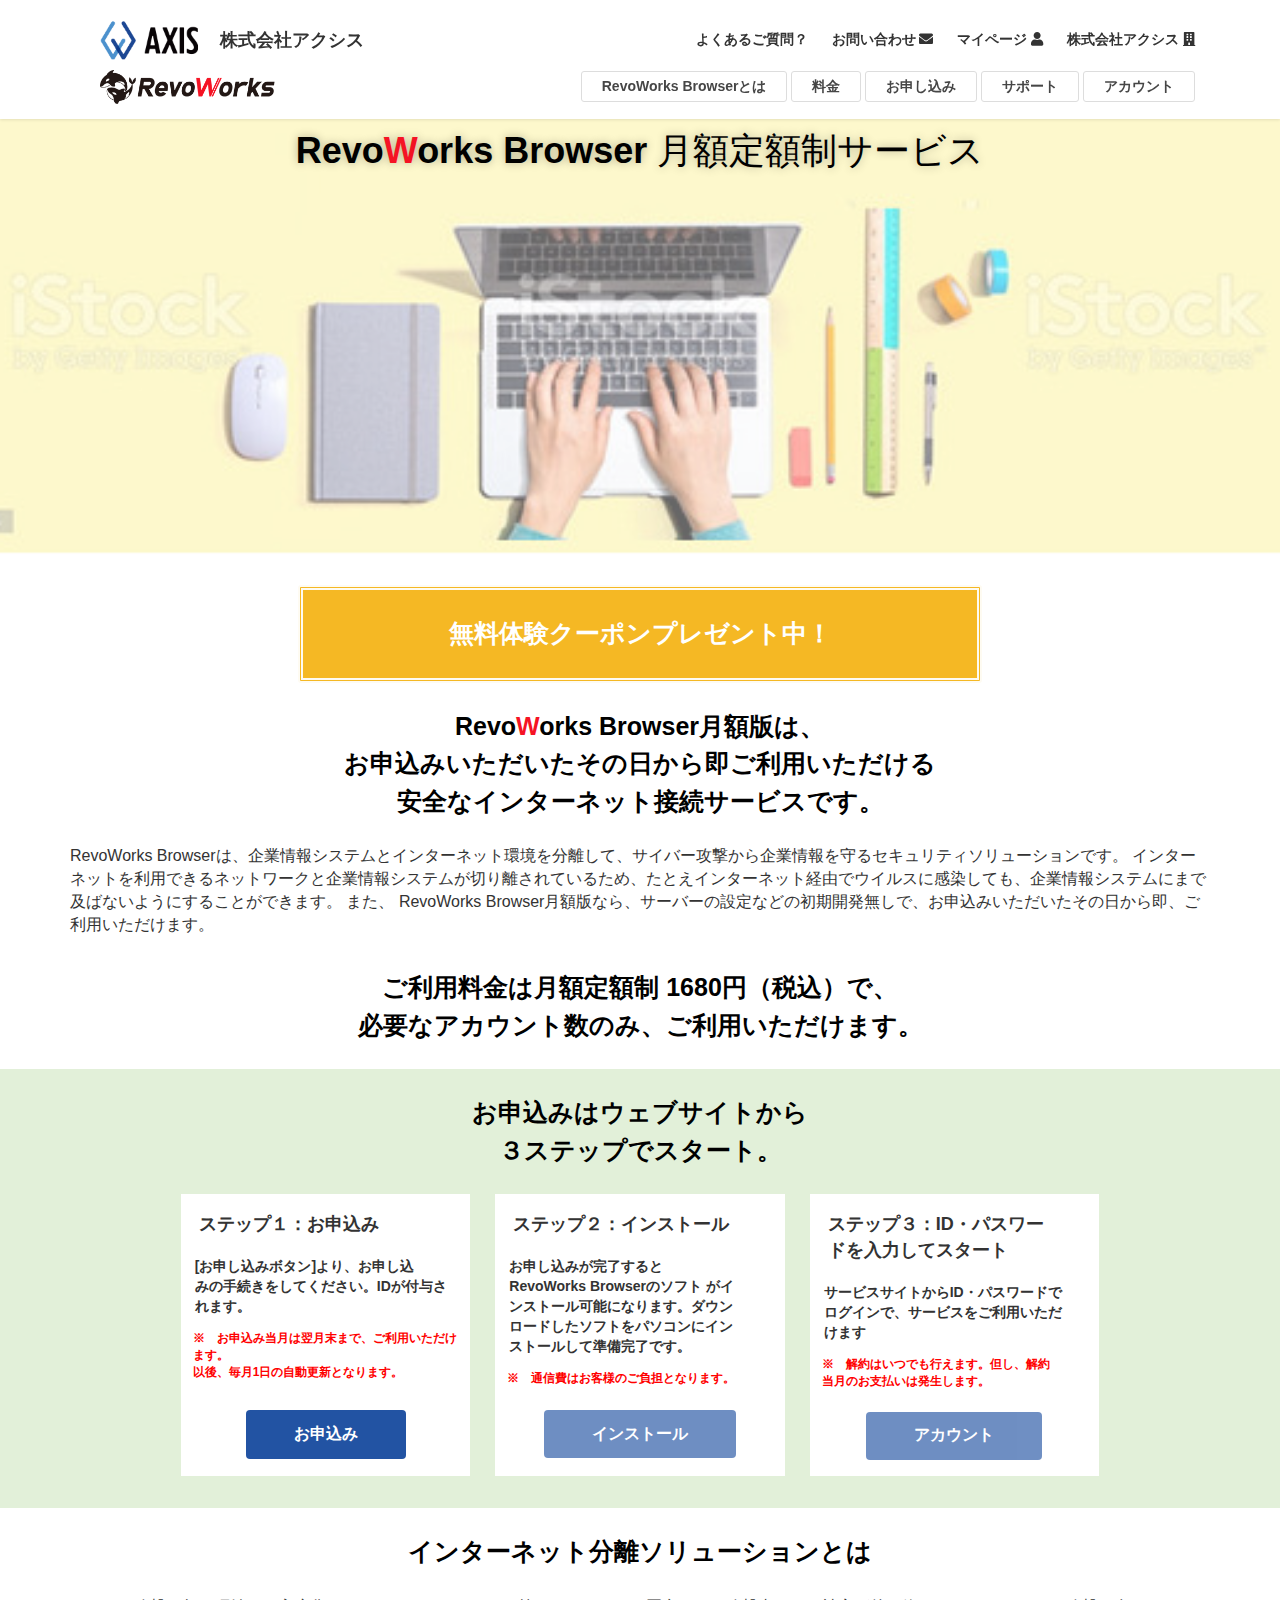
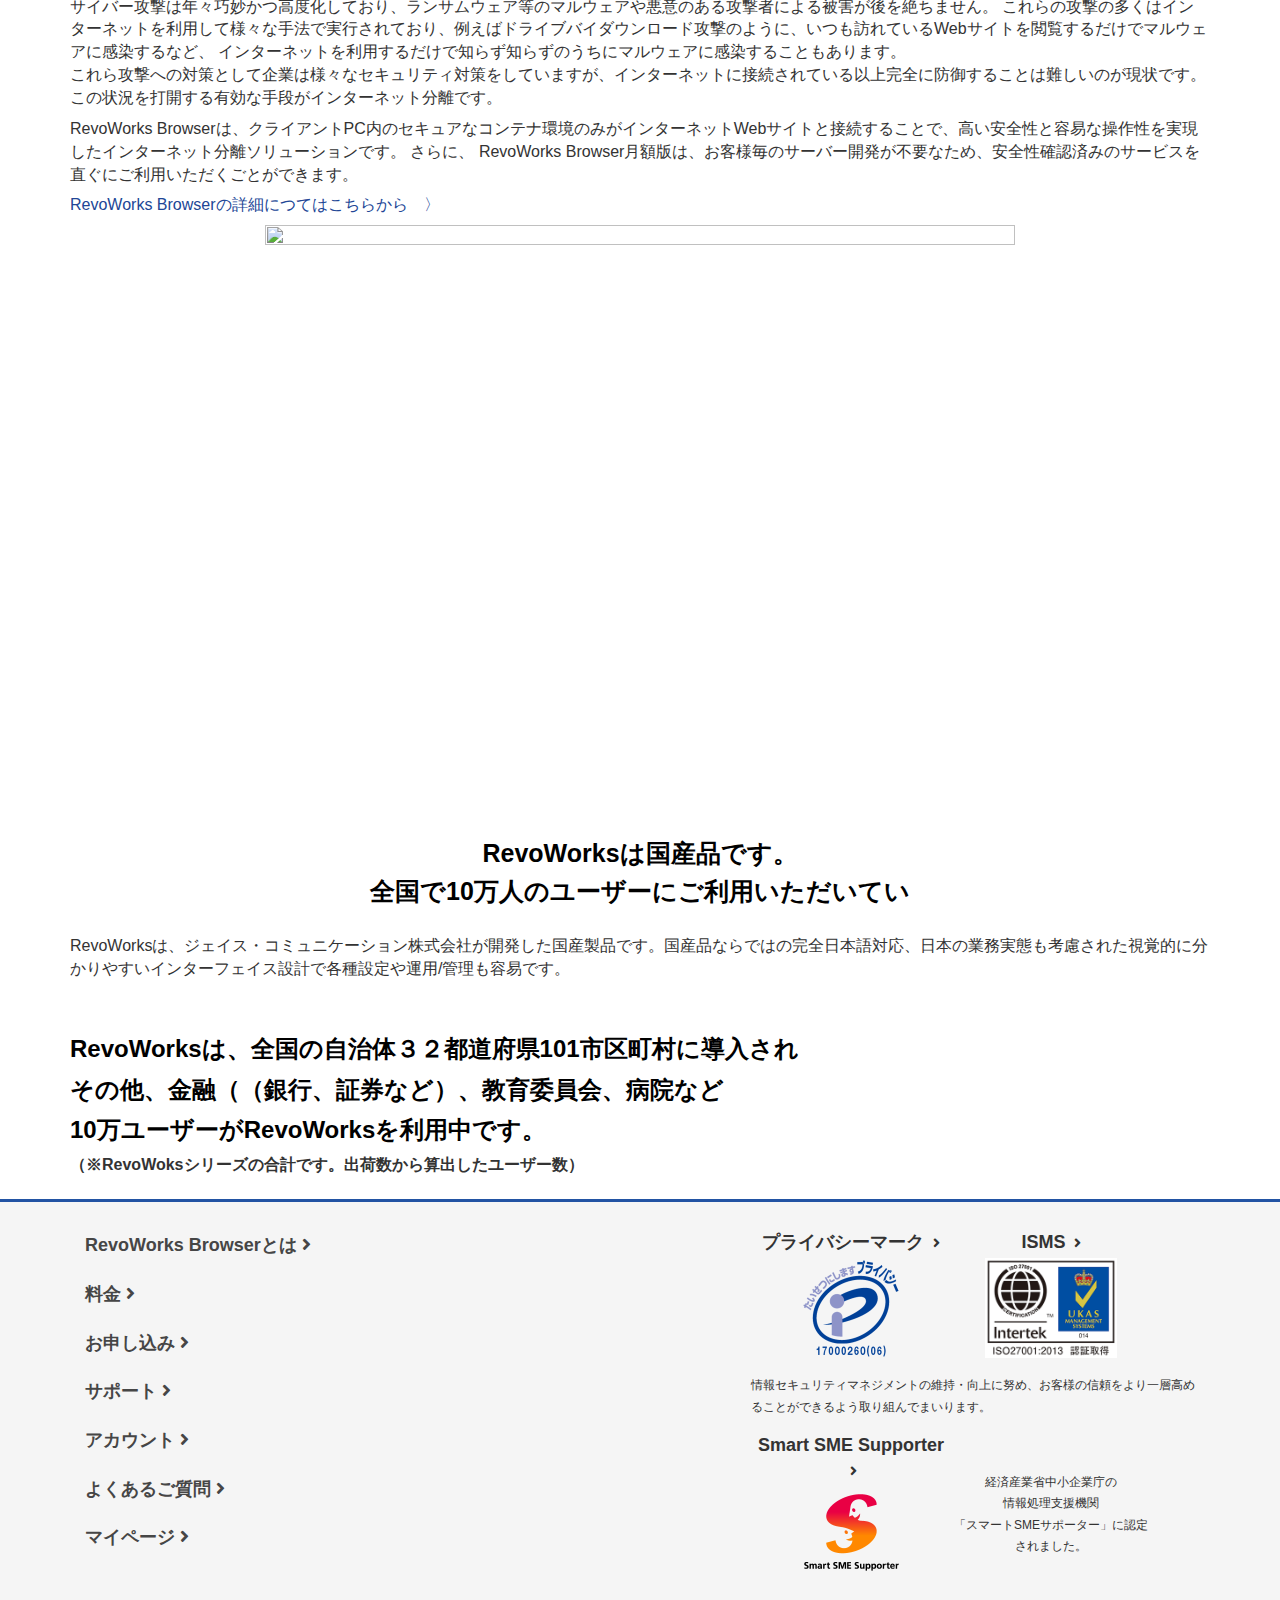
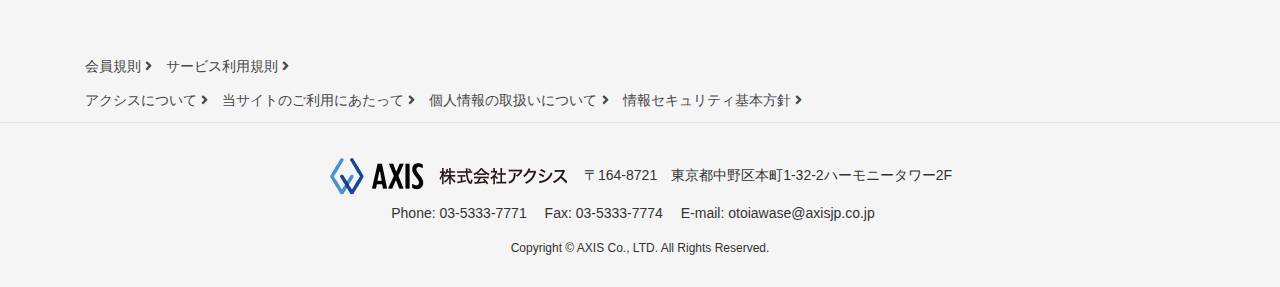
==== commit 7051d942: "index.html" ====
--- a/index.html
+++ b/index.html
@@ -215,7 +215,7 @@
 										   <div class="elementor-content-separation ">
 											   <span>サイバー攻撃は年々巧妙かつ高度化しており、ランサムウェア等のマルウェアや悪意のある攻撃者による被害が後を絶ちません。
 													 これらの攻撃の多くはインターネットを利用して様々な手法で実行されており、例えばドライブバイダウンロード攻撃のように、いつも訪れているWebサイトを閲覧するだけでマルウェアに感染するなど、
-													インターネットを利用するだけで知らず知らずのうちにマルウェアに感染することもあります。
+													インターネットを利用するだけで知らず知らずのうちにマルウェアに感染することもあります。<br/>
 													これら攻撃への対策として企業は様々なセキュリティ対策をしていますが、インターネットに接続されている以上完全に防御することは難しいのが現状です。この状況を打開する有効な手段がインターネット分離です。</span>
 										   </div>
 										   <div class="elementor-content-separation ">
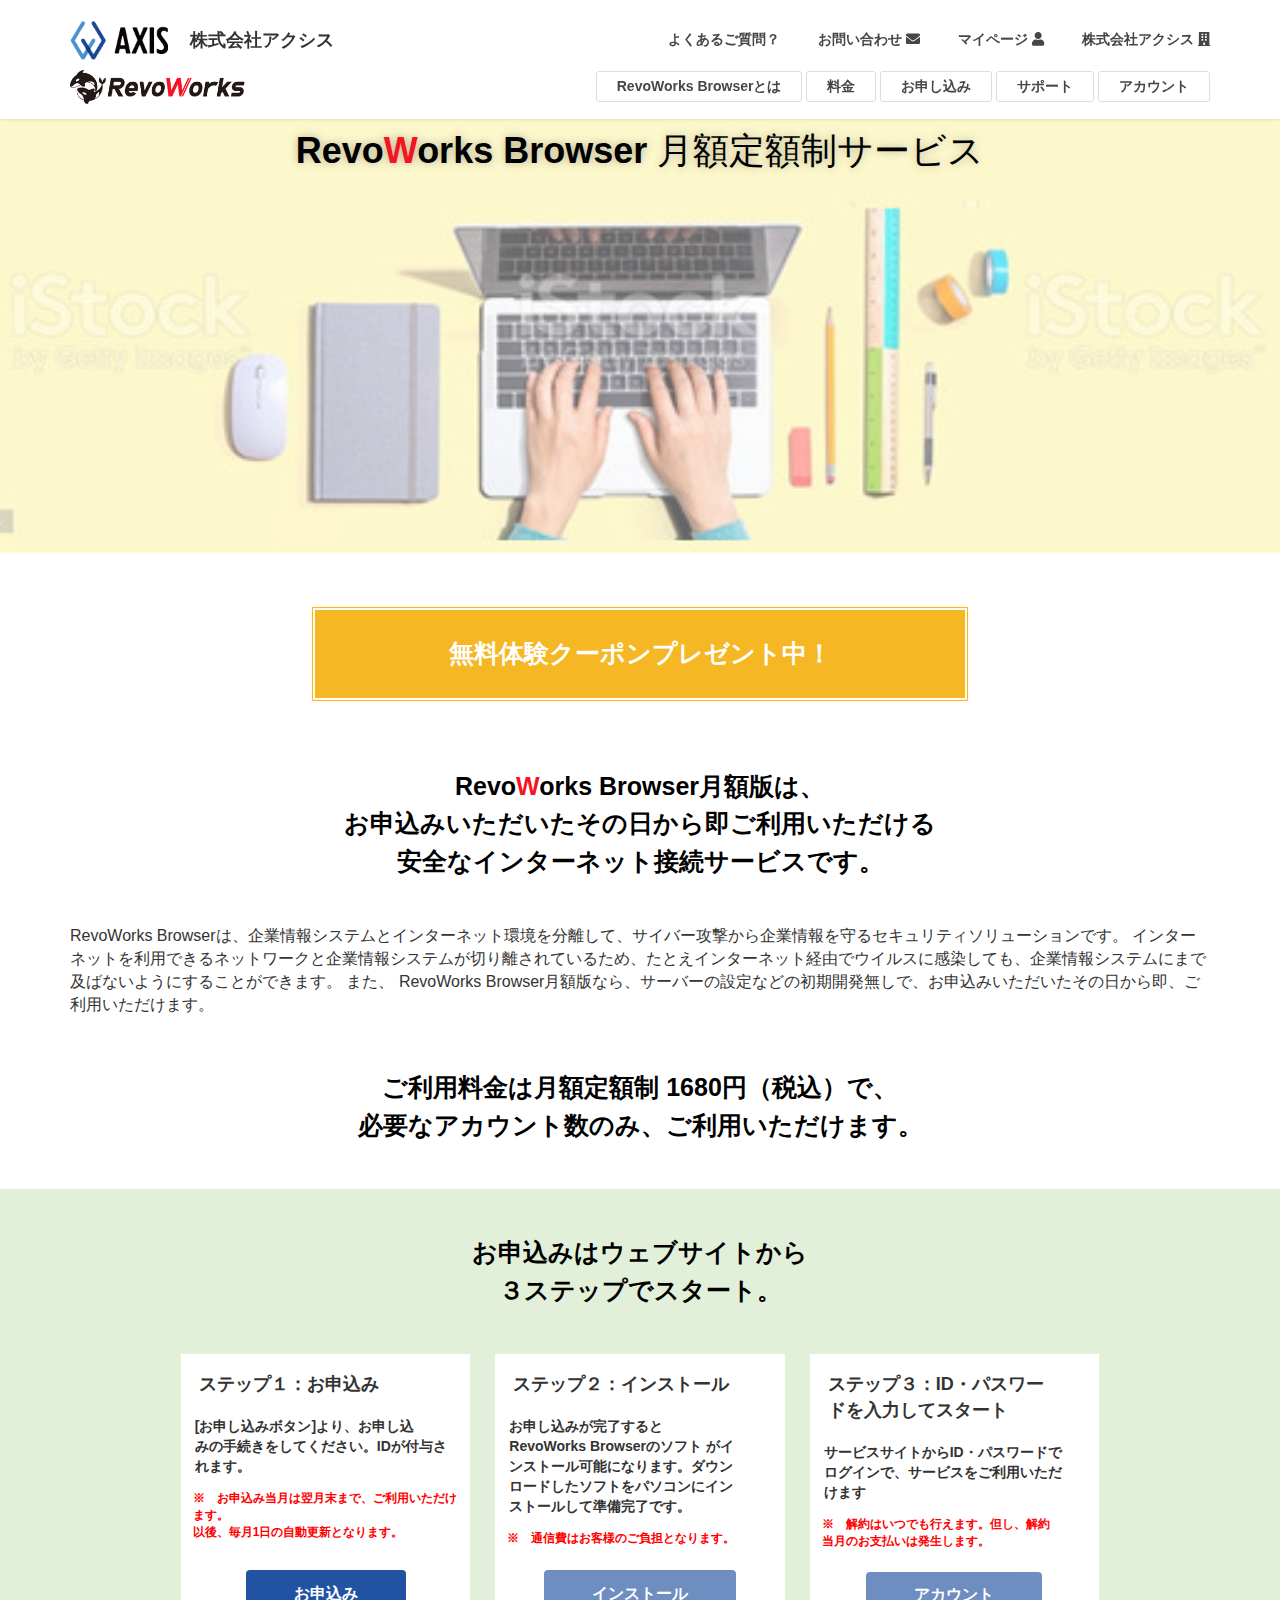
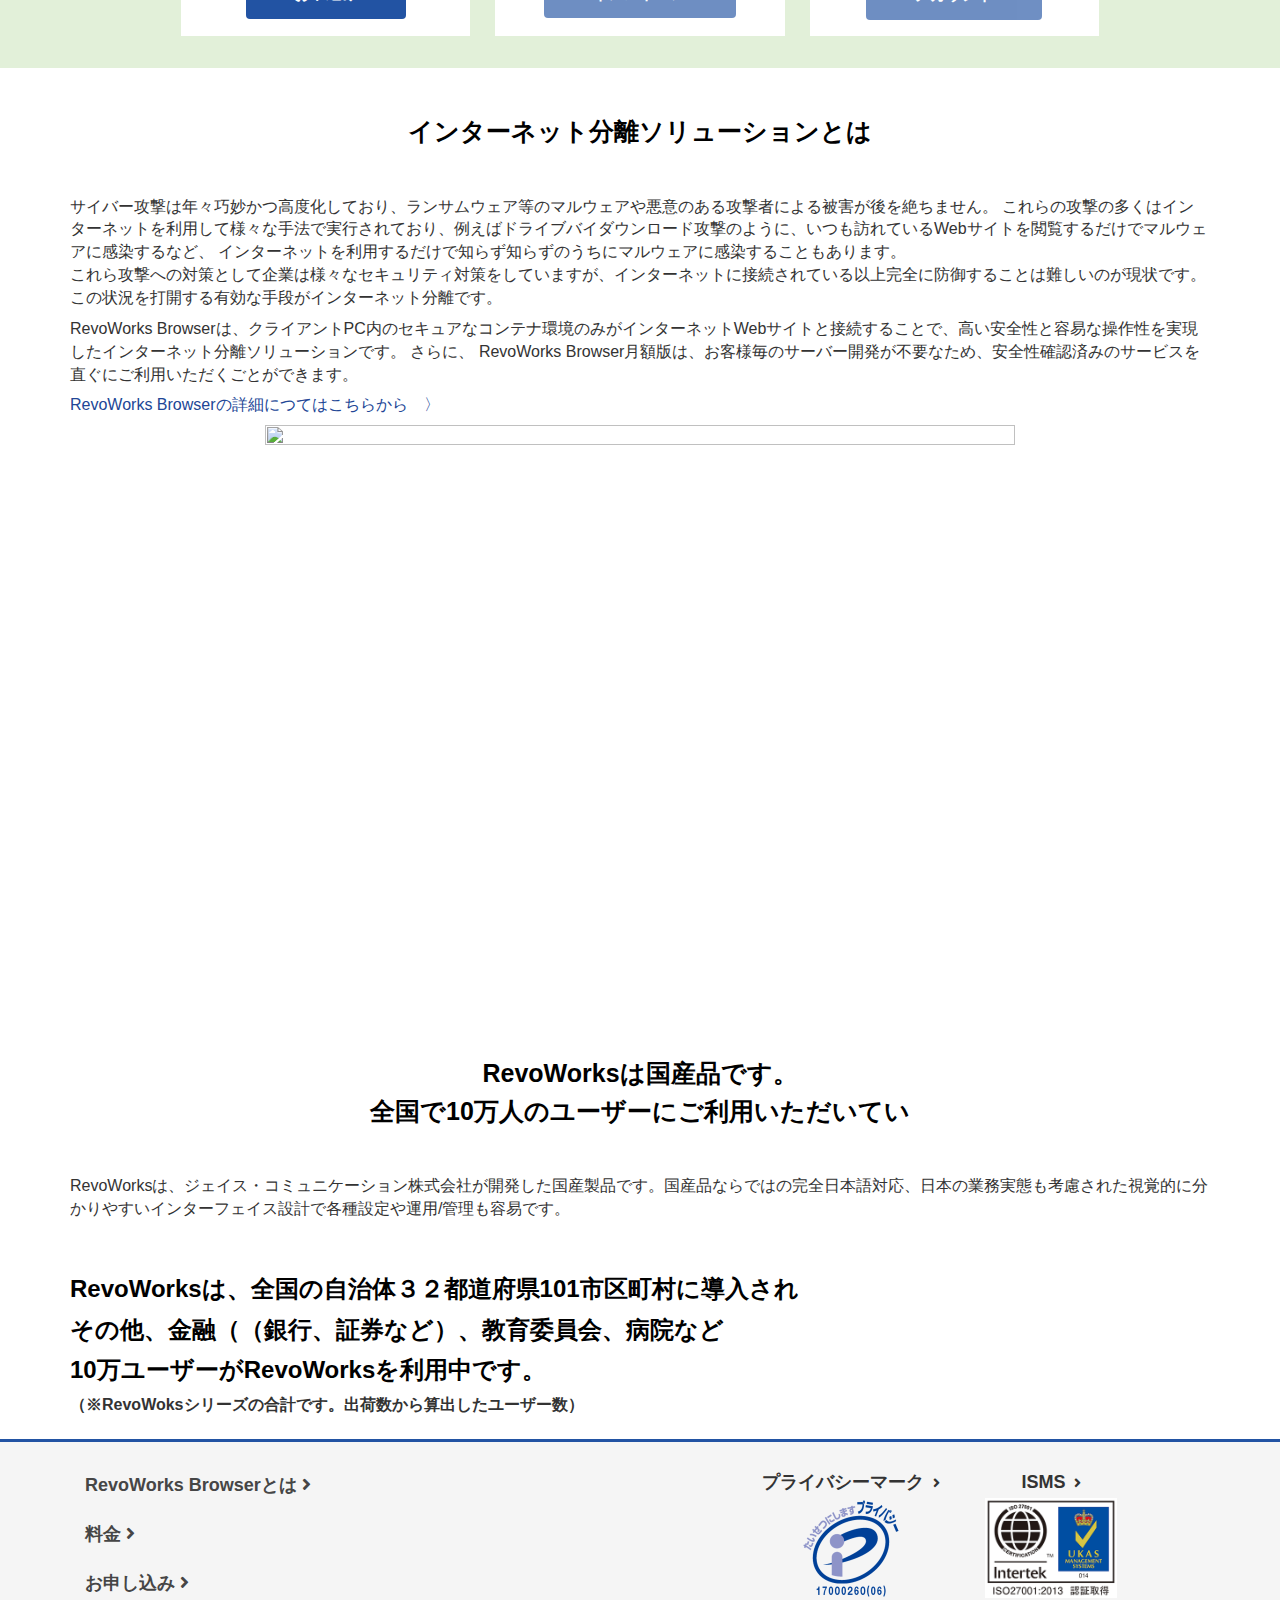
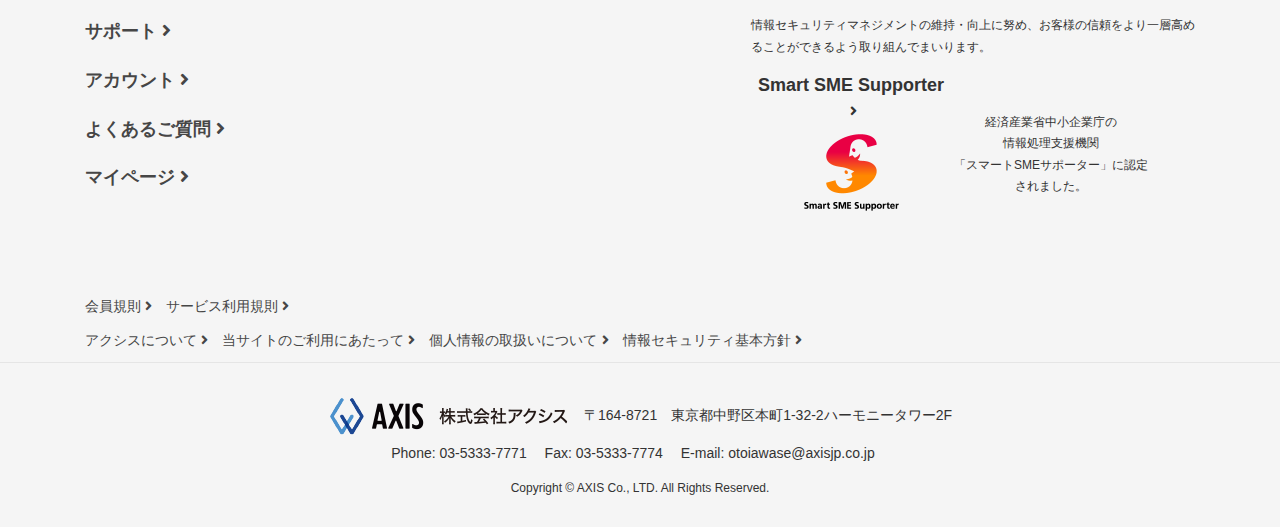
==== commit 8b74400c: "Update index.html" ====
--- a/index.html
+++ b/index.html
@@ -161,7 +161,7 @@
 													<strong>※　お申込み当月は翌月末まで、ご利用いただけます。<br/>以後、毎月1日の自動更新となります。</strong>
 												</div>
 												<div class="container-button">
-													<input type="submit" id="searchsubmit" value="お申込み" class="btn btn-primary">
+													<input type="submit" id="searchsubmit" onclick="javascript:location.href='apply.html'" value="お申込み" class="btn btn-primary">
 												</div>																								
 											</div>	
 											<div class="elementor-widget-container container-background">
--- a/css/index.css
+++ b/css/index.css
@@ -668,10 +668,6 @@
     align-items: start;
 }
 
-.elementor-8171 .elementor-element.elementor-element-fbd9892 > .elementor-widget-container {
-    margin: 0;
-}
-
 .elementor-section.elementor-section-boxed>.elementor-container-default{
 	max-width: 100%;
 }
@@ -785,3 +781,4 @@
 	text-align: center;
 	margin: 1em;
 
+}--- a/css/style.css
+++ b/css/style.css
@@ -133,7 +133,7 @@
 
 .mobileHeader.widget_nav_menu ul li a {
 	padding: 0.2em 0.5em;
-	border: 1px solid #464646;
+	/*border: 1px solid #464646;*/
 	border-radius: 3px;
 }
 .mobileHeader.widget_nav_menu ul li a:hover {
@@ -167,6 +167,26 @@
 	font-family: "Font Awesome 5 Free";
 	content: '\f0e0';
 }
+
+li.mypagetop a:after {
+	padding-left: 0.3em;
+	font-weight: bold;
+	font-family: "Font Awesome 5 Free";
+	content: '\f007';
+}
+
+li.building a:after {
+	padding-left: 0.3em;
+	font-weight: bold;
+	font-family: "Font Awesome 5 Free";
+	content: '\f1ad';
+}
+li.faq a:after {
+	padding-left: 0.3em;
+	font-weight: bold;
+	font-family: "Font Awesome 5 Free";
+}
+
 i.otherlink, .otherlink a:after,
 li.axisHP a:after {
 	padding-left: 0.3em;
@@ -284,7 +304,7 @@
 }
 body.scrolled .headerMenu.widget_nav_menu ul li a {
 	padding: 0.2em 0.5em;
-	border: 1px solid #464646;
+	/*border: 1px solid #464646;*/
 	border-radius: 3px;
 }
 body.scrolled .headerMenu.widget_nav_menu ul li a:hover {
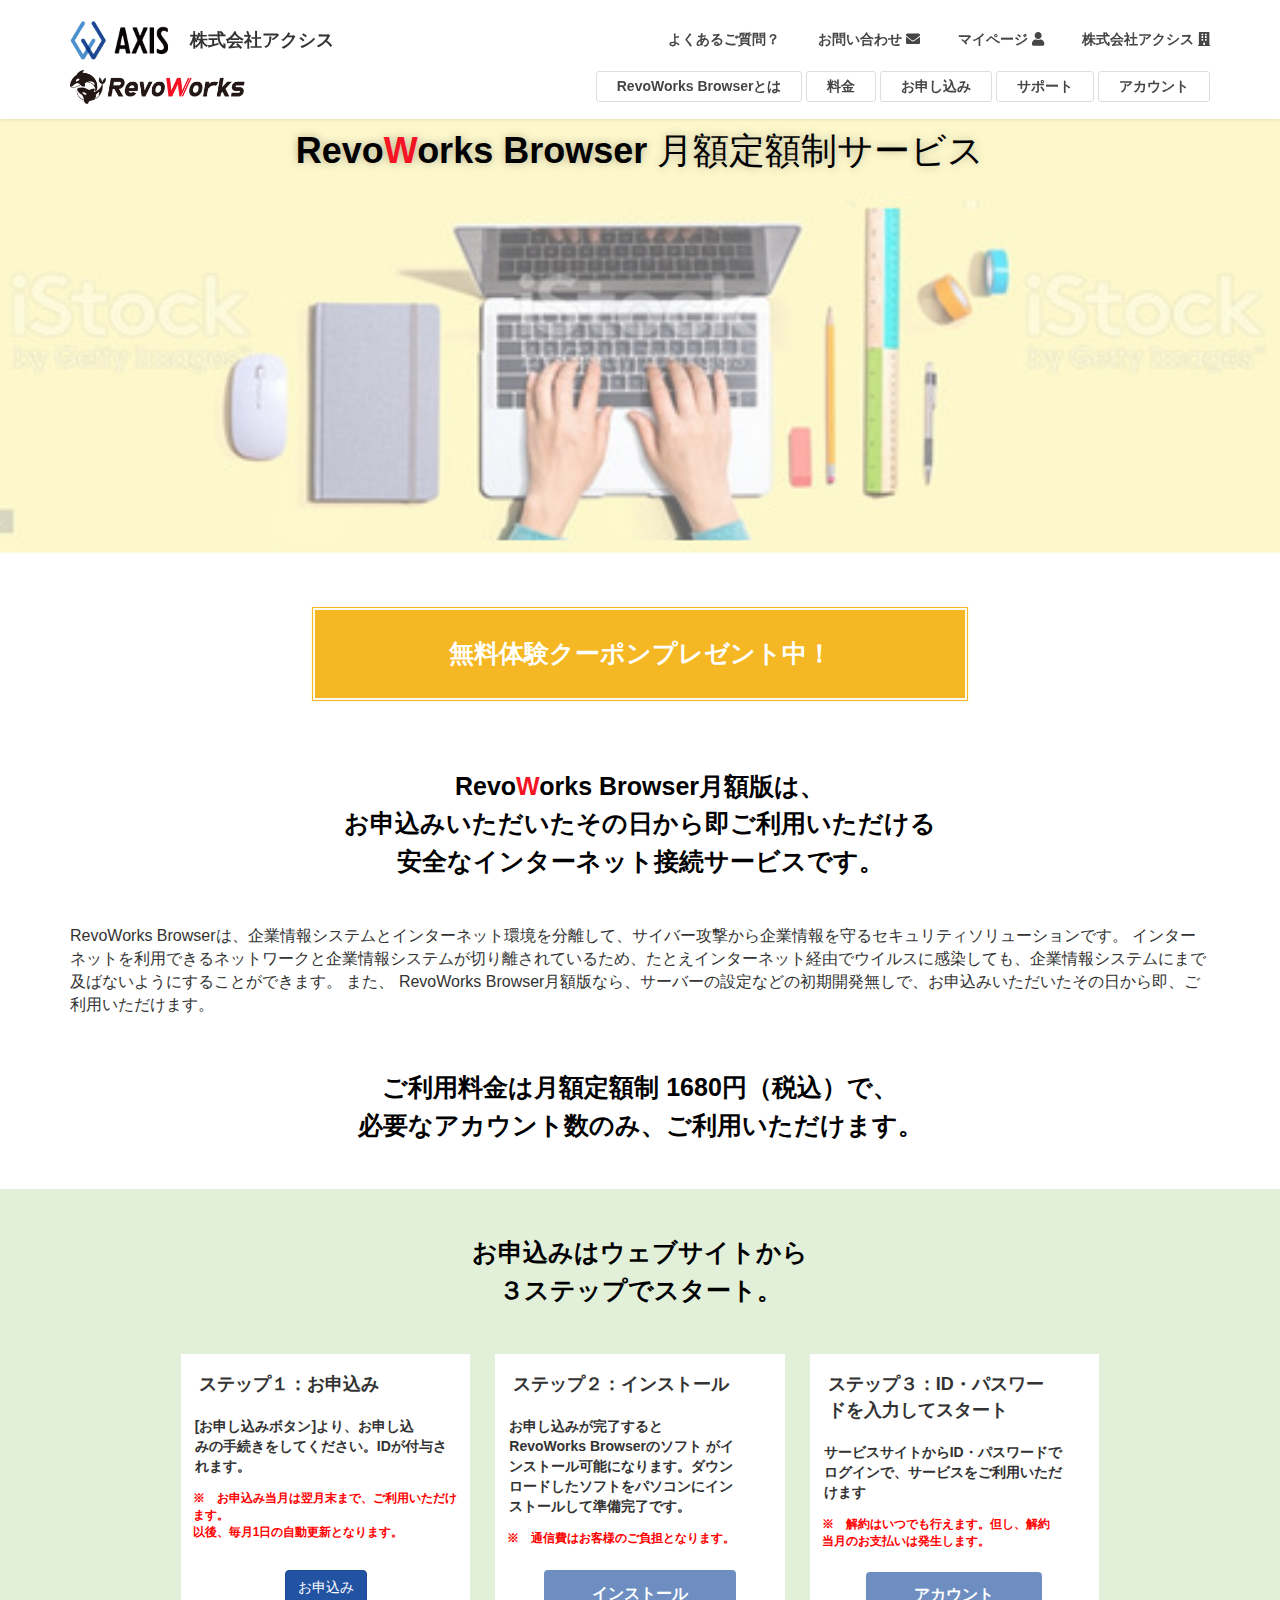
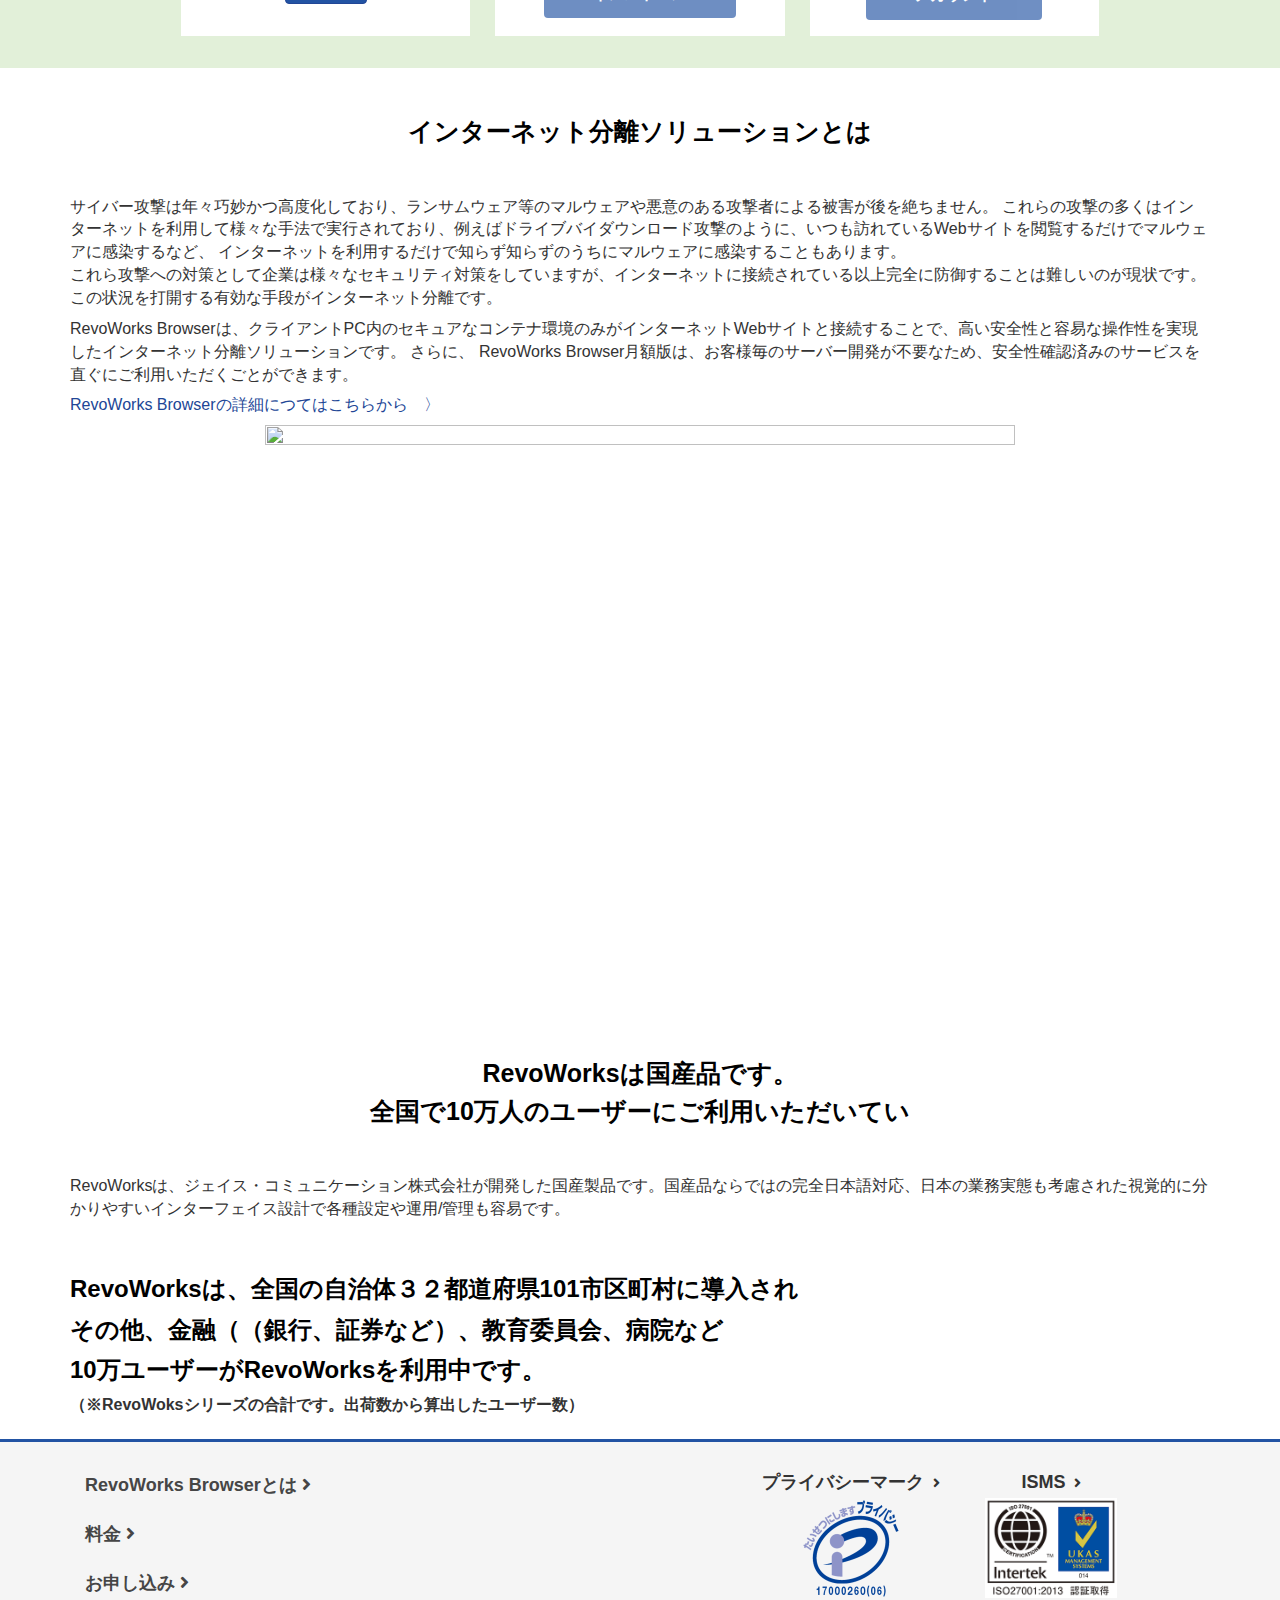
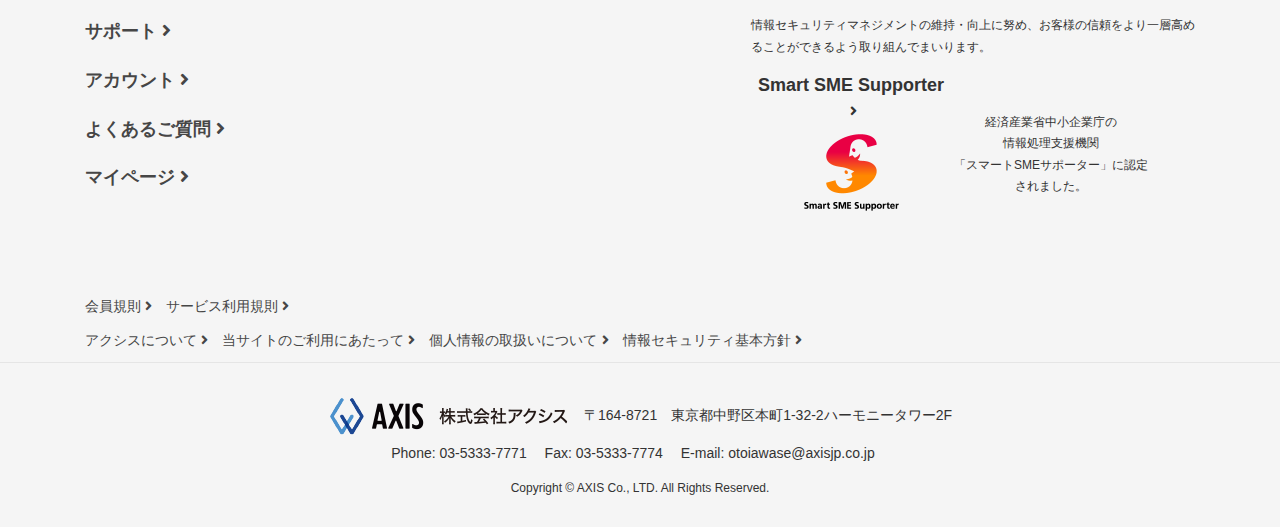
==== commit f5d6d317: "Update index.html" ====
--- a/index.html
+++ b/index.html
@@ -161,7 +161,7 @@
 													<strong>※　お申込み当月は翌月末まで、ご利用いただけます。<br/>以後、毎月1日の自動更新となります。</strong>
 												</div>
 												<div class="container-button">
-													<input type="submit" id="searchsubmit" onclick="javascript:location.href='apply.html'" value="お申込み" class="btn btn-primary">
+													<input type="button" id="searchsubmit" onclick="javascript:location.href='apply.html'" value="お申込み" class="btn btn-primary">
 												</div>																								
 											</div>	
 											<div class="elementor-widget-container container-background">
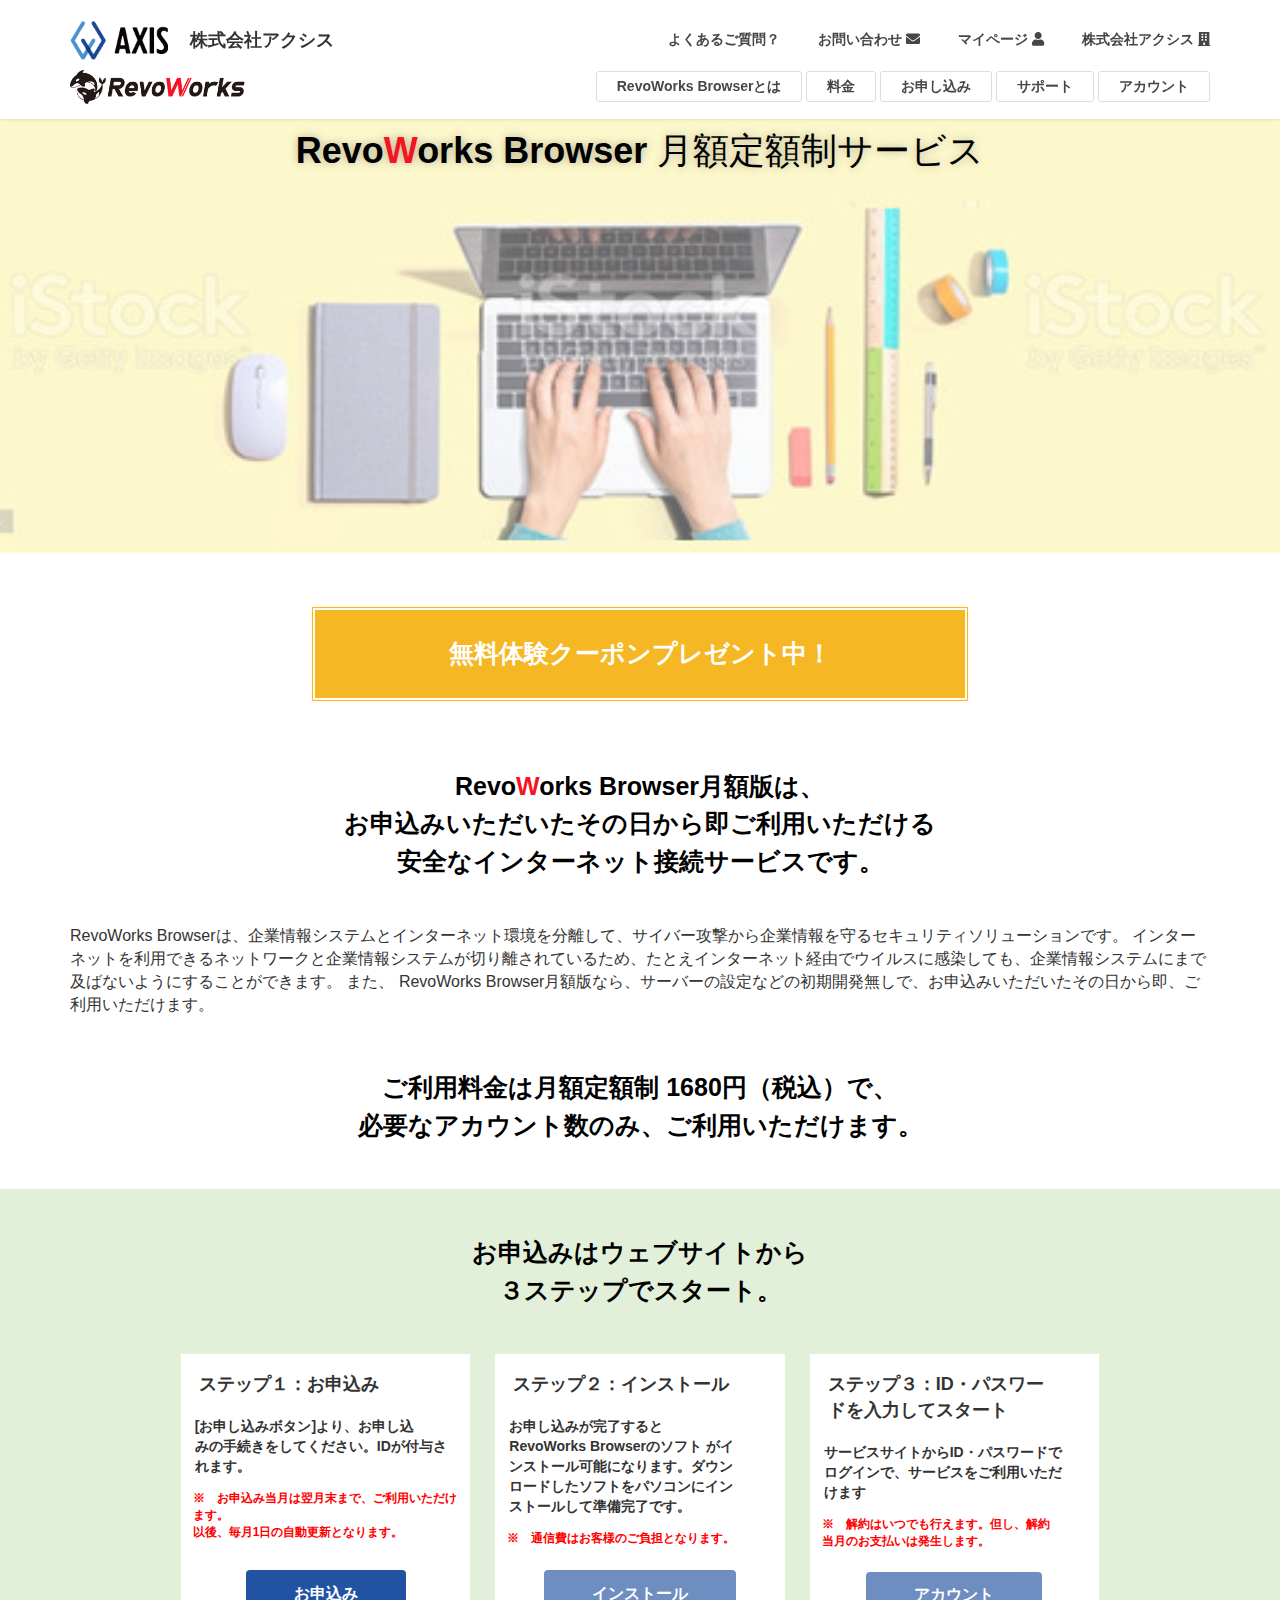
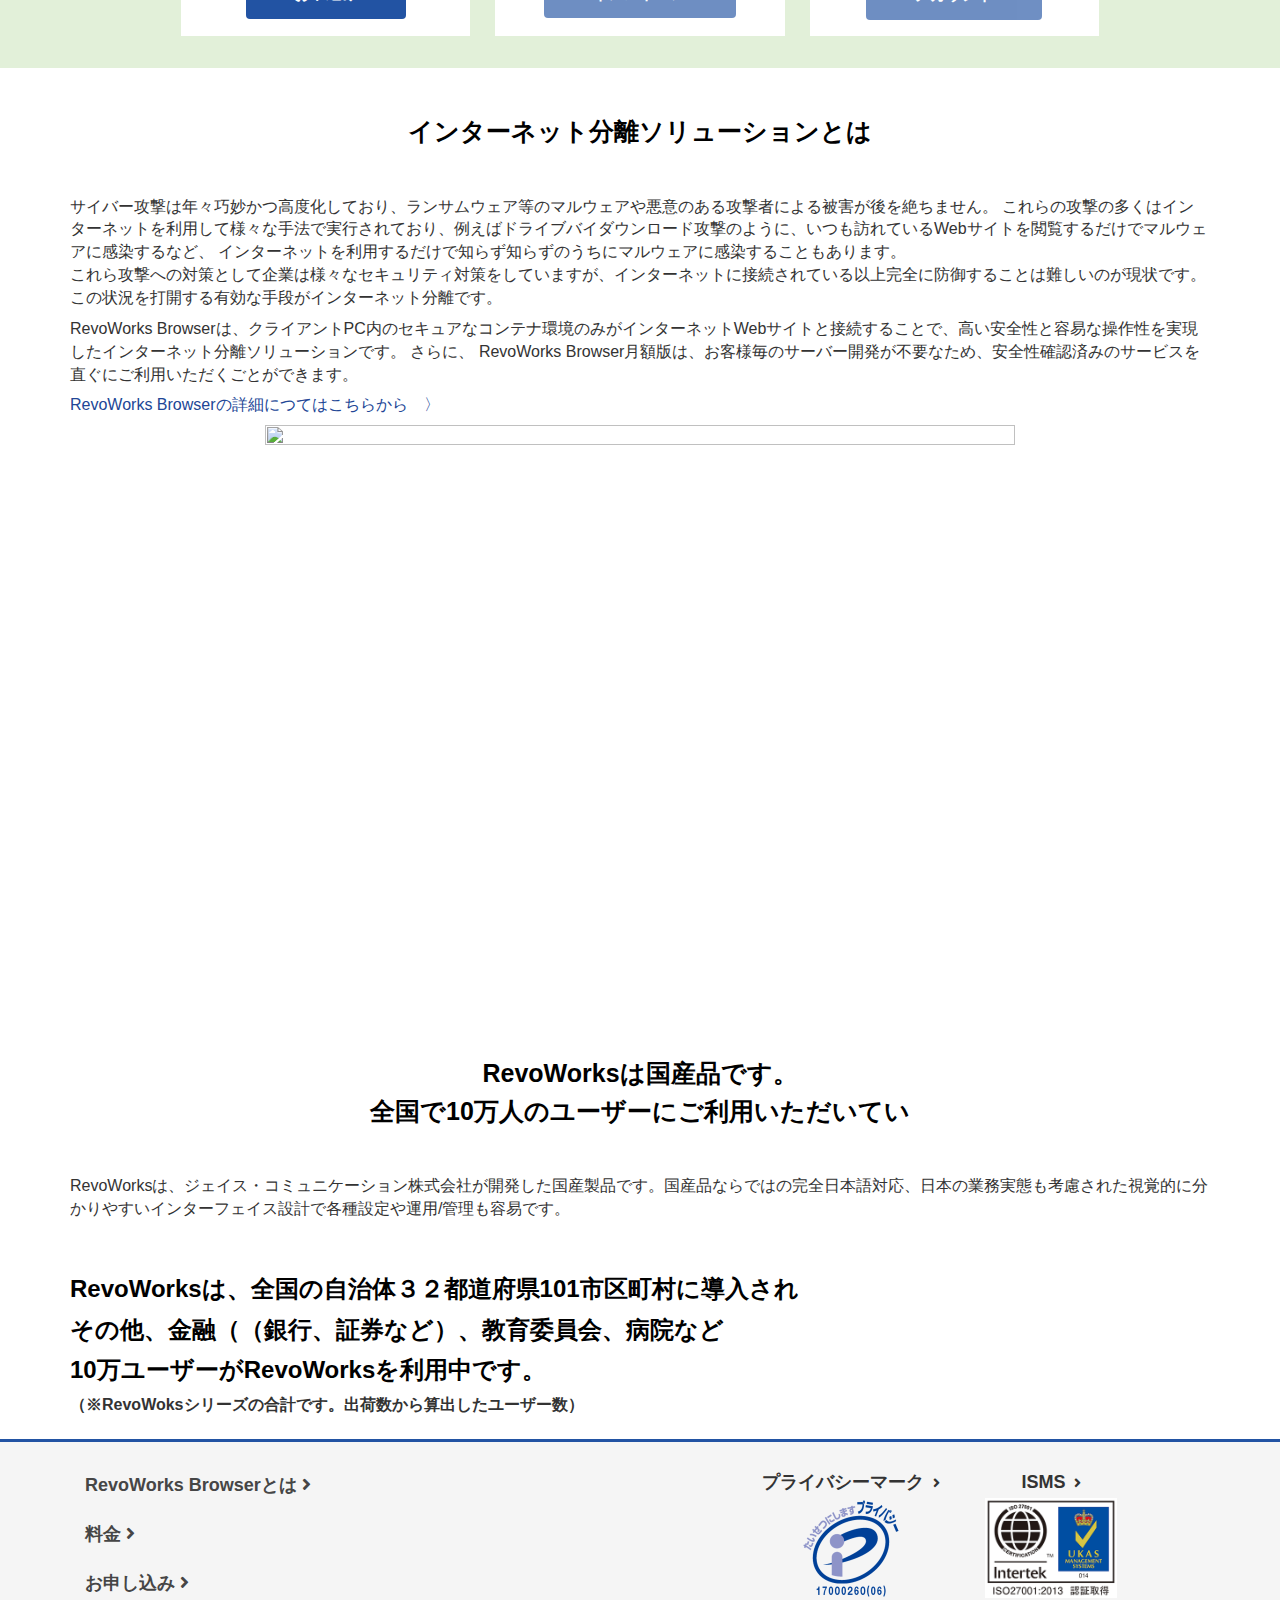
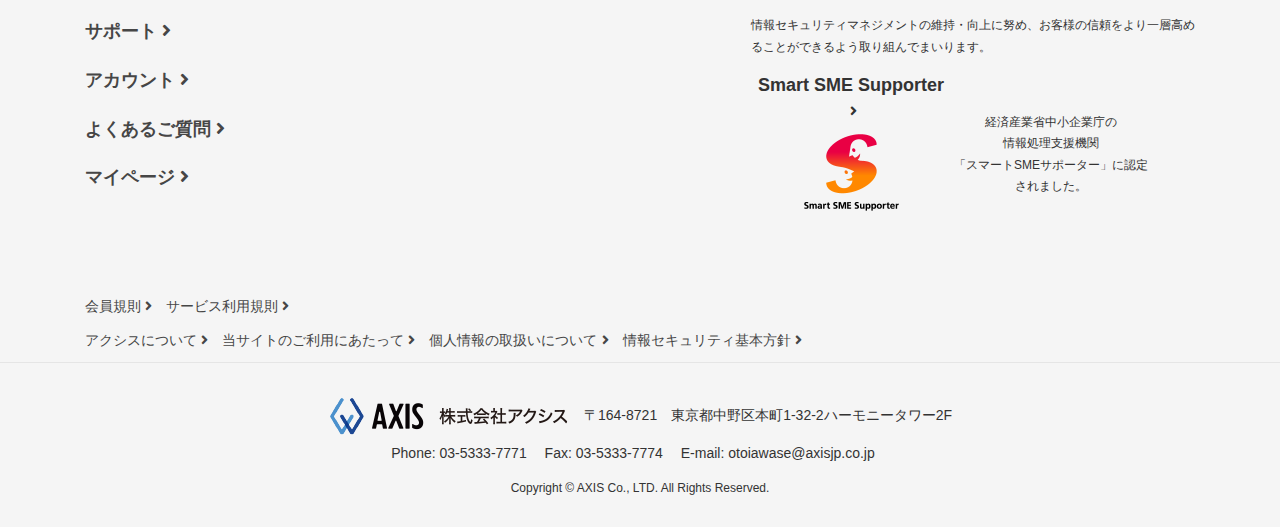
==== commit ce6742a8: "Update index.html" ====
--- a/index.html
+++ b/index.html
@@ -161,7 +161,7 @@
 													<strong>※　お申込み当月は翌月末まで、ご利用いただけます。<br/>以後、毎月1日の自動更新となります。</strong>
 												</div>
 												<div class="container-button">
-													<input type="button" id="searchsubmit" onclick="javascript:location.href='apply.html'" value="お申込み" class="btn btn-primary">
+													<input type="submit" id="searchsubmit" onclick="javascript:location.href='apply.html'" value="お申込み" class="btn btn-primary">
 												</div>																								
 											</div>	
 											<div class="elementor-widget-container container-background">
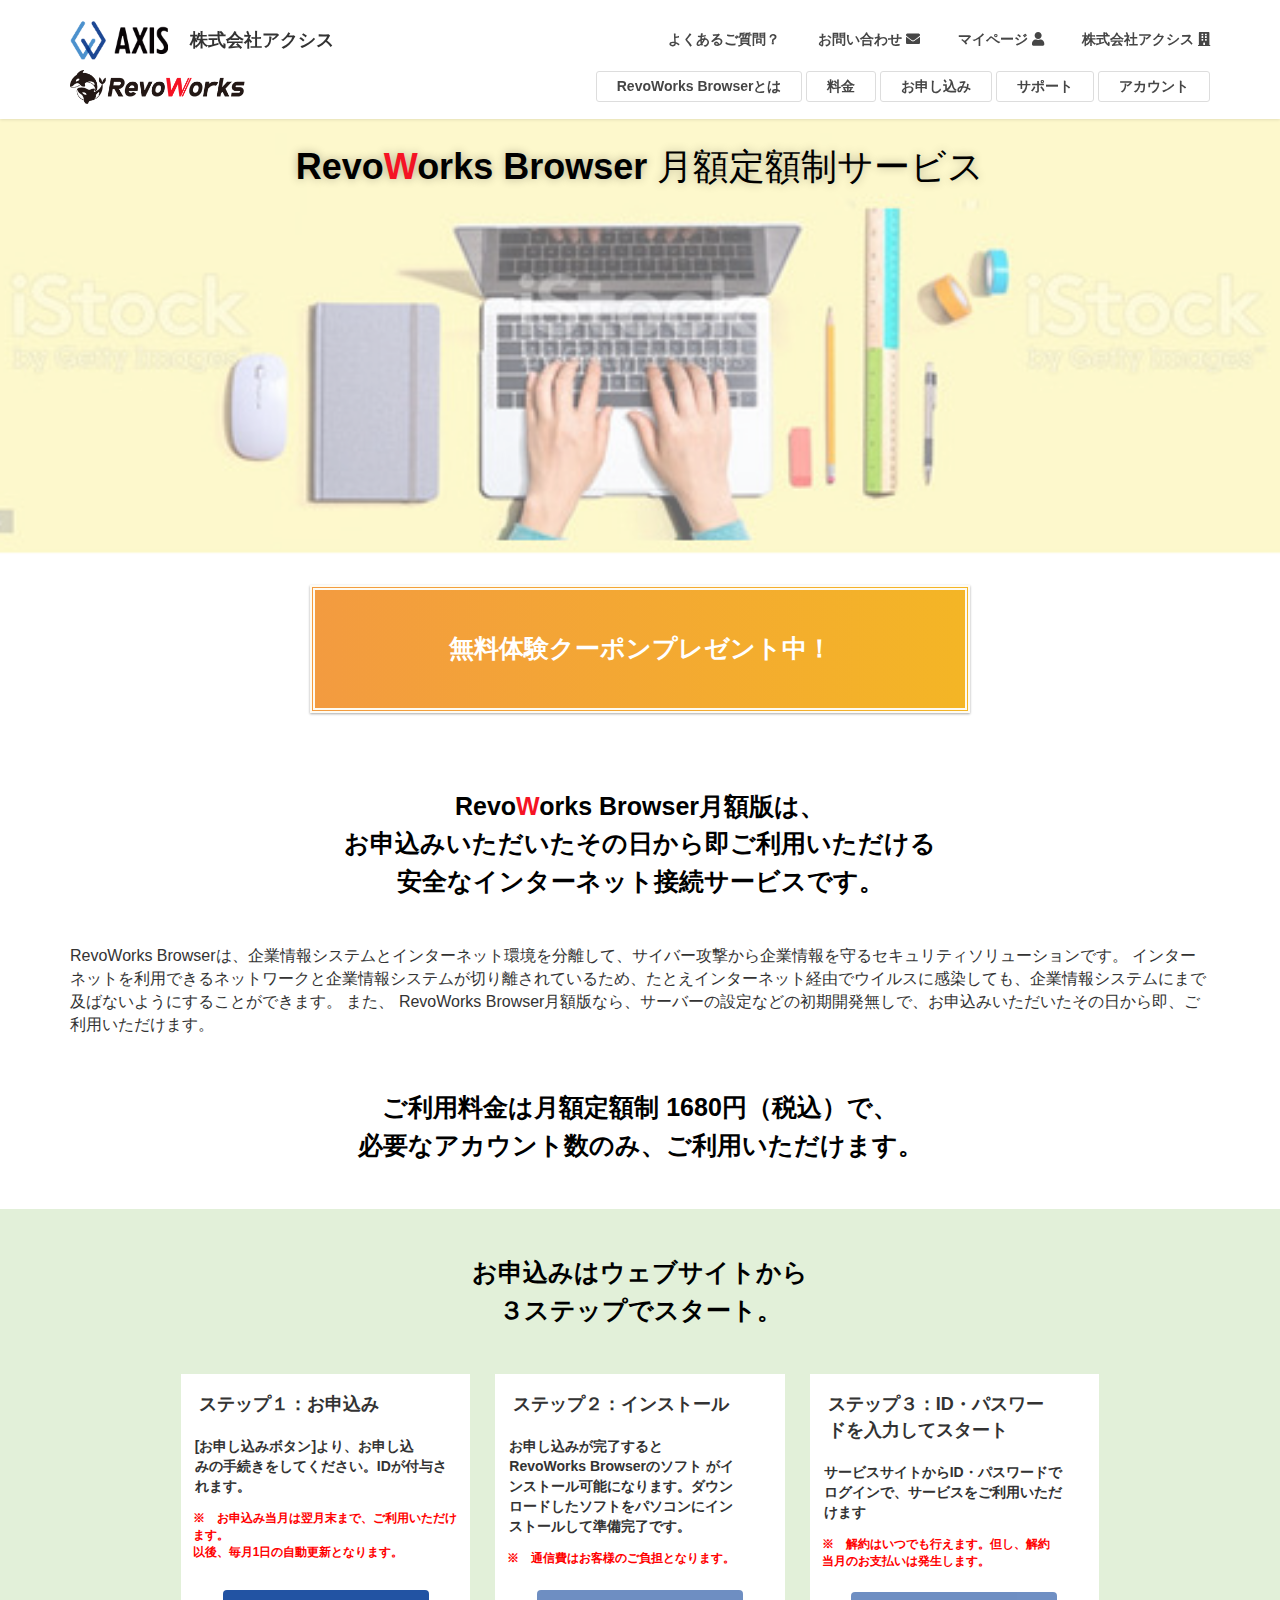
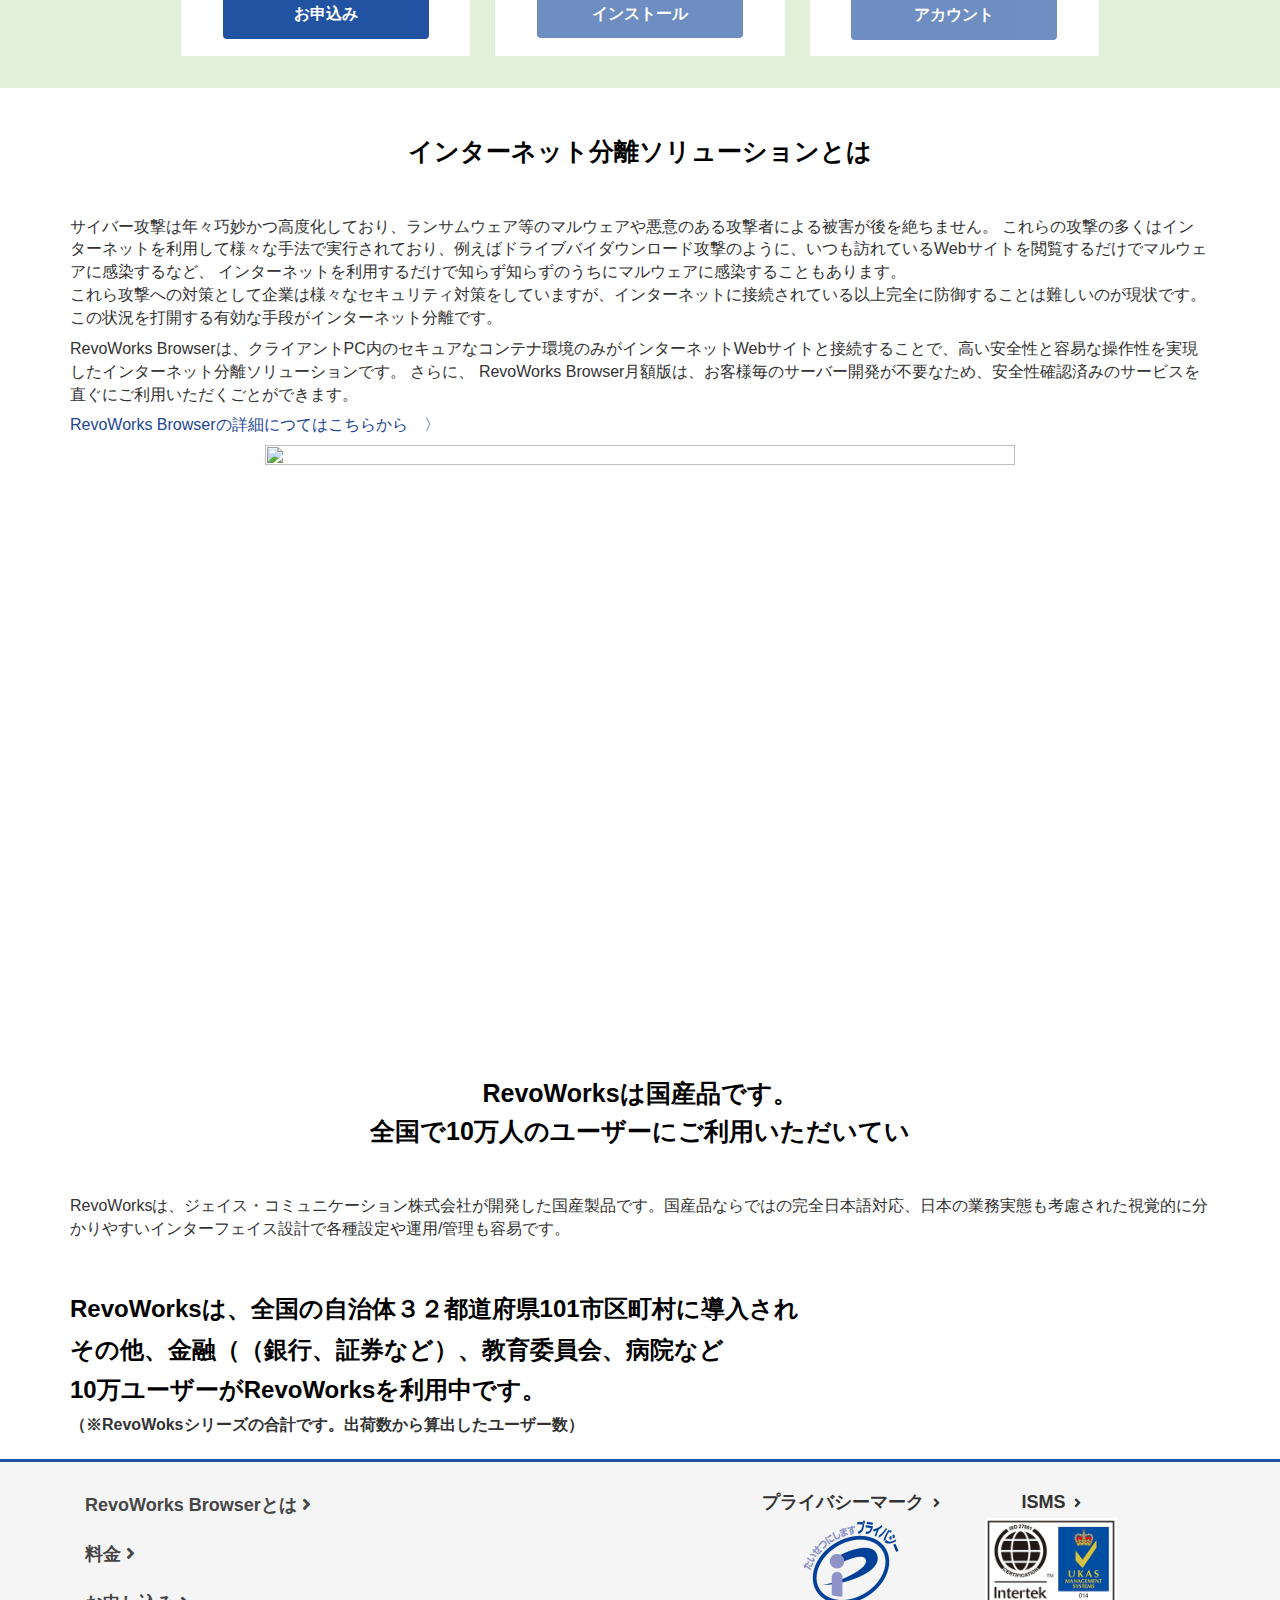
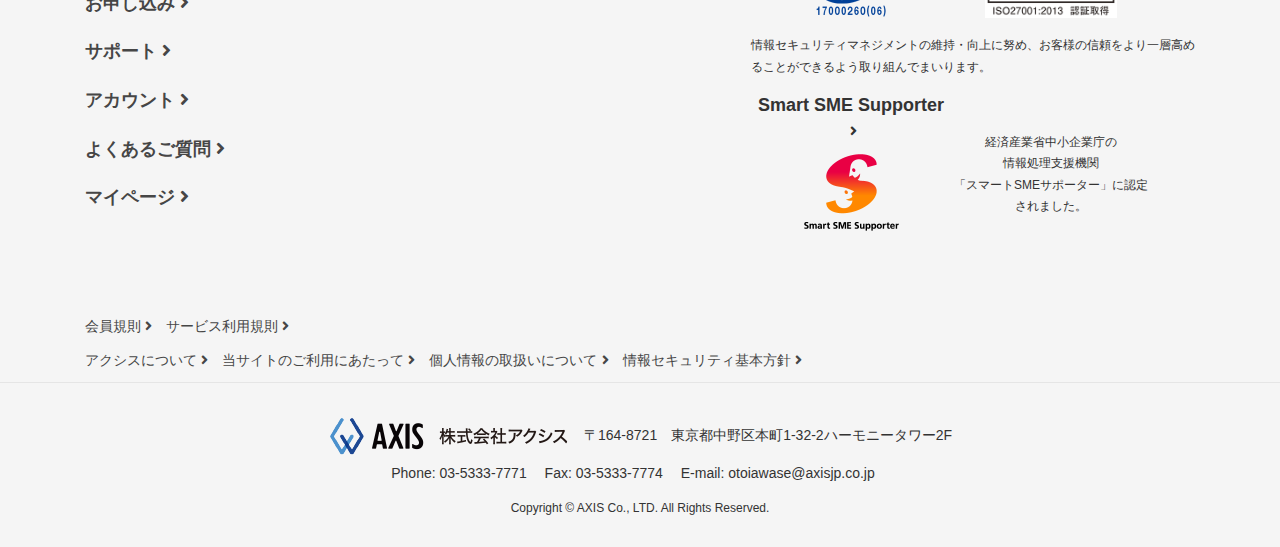
==== commit abd328a9: "fix size button" ====
--- a/index.html
+++ b/index.html
@@ -1,305 +1,305 @@
-<!DOCTYPE html>
-<!-- saved from url=(0054)https://www.axisjp.co.jp/services/revoworks/separation -->
-<html lang="ja" prefix="og: https://ogp.me/ns#">
-
-<head>
-	<meta http-equiv="Content-Type" content="text/html; charset=UTF-8">
-
-	<meta http-equiv="X-UA-Compatible" content="IE=edge">
-	<meta name="viewport" content="width=device-width, initial-scale=1">
-	<title>RevoWorks</title>
-	<!--Khangtm : load head -->	
-	<script type="text/javascript" src="./js/head.js"></script>
-	
-	<link href="./css/index.css" rel="stylesheet">
-</head>
-
-<body class="page-template page-template-elementor_header_footer page page-id-8171 page-child parent-pageid-10177 sidebar-fix device-pc fa_v5_css headfix header_height_changer elementor-default elementor-template-full-width elementor-kit-3122 elementor-page elementor-page-8171 scrolled"
- data-elementor-device-mode="desktop">
-
-	<div class="vk-mobile-nav-menu-btn">MENU</div>
-	<div class="vk-mobile-nav">
-		<aside class="widget vk-mobile-nav-widget widget_media_image" id="media_image-2">
-			<a href="https://www.axisjp.co.jp/">
-				<img width="240" height="40" src="./RevoWorks_files/logo_axis.png" class="image wp-image-2054  attachment-full size-full"
-				 alt="" loading="lazy" style="max-width: 100%; height: auto;">
-			</a>
-		</aside>
-		<nav class="global-nav">
-		</nav>
-	</div>
-	<header class="navbar siteHeader" style="position: fixed;">
-		<script type="text/javascript" src="./js/header.js"></script>
-	</header>
-	<div data-elementor-type="wp-page" data-elementor-id="8171" class="elementor elementor-8171" data-elementor-settings="[]"
-	 style="margin-top: 75px;">
-		<div class="elementor-inner">
-			<div class="elementor-section-wrap">
-			
-				<section class="elementor-section elementor-top-section elementor-element elementor-element-07d216d elementor-section-content-middle elementor-section-stretched elementor-section-full_width elementor-section-height-min-height elementor-section-height-default elementor-section-items-middle"
-				 data-id="07d216d" data-element_type="section" data-settings="{&quot;stretch_section&quot;:&quot;section-stretched&quot;,&quot;background_background&quot;:&quot;classic&quot;}">
-					<div class="elementor-background-overlay">
-						
-					</div>
-					<div class="elementor-container elementor-column-gap-no">
-						<div class="elementor-row">
-							<div class="elementor-column elementor-col-100 elementor-top-column elementor-element elementor-element-36dfdfa" data-id="36dfdfa"
-							 data-element_type="column">
-								<div class="elementor-column-wrap elementor-element-populated">
-									<div class="elementor-widget-wrap">
-										<div class="elementor-element elementor-element-e02e01a elementor-widget elementor-widget-heading" data-id="e02e01a" data-element_type="widget"
-										 data-widget_type="heading.default">
-											<div class="elementor-widget-container">
-												<h1 class="elementor-heading-title elementor-size-default">Revo<span style="color: #F51324;">W</span>orks Browser 月額定額制サービス
-												</h1>
-											</div>
-										</div>
-									</div>
-								</div>
-							</div>
-						</div>
-					</div>
-				</section>
-				<section class="elementor-section elementor-top-section elementor-element elementor-element-d525f23 elementor-section-boxed elementor-section-height-default elementor-section-height-default"
-				data-id="d525f23" data-element_type="section">
-				   <div class="elementor-container elementor-column-gap-default">
-					   <div class="elementor-row">
-						   <div class="elementor-column elementor-col-100 elementor-top-column elementor-element elementor-element-b92160b" data-id="b92160b"
-							data-element_type="column">
-							   <div class="elementor-column-wrap elementor-element-populated">
-								   <div class="elementor-widget-wrap">
-									   <div class="elementor-element elementor-element-fbd9892 contents elementor-widget elementor-widget-heading" data-id="fbd9892"
-										data-element_type="widget" data-widget_type="heading.default">
-											<div class="elementor-widget-container">
-												<div class="elementor-button-wrapper">
-													<div class="elementor-button-link elementor-button" role="button">
-														<span class="elementor-button-content-wrapper">															
-															<h1 class="elementor-heading-title elementor-size-default elementor-font-size" style="color: #FFFFFF !important">無料体験クーポンプレゼント中！</h1>
-														</span>
-													</div>
-												</div>
-											</div>										   										  										   
-									   </div>
-								   </div>
-							   </div>
-						   </div>
-					   </div>
-				   </div>
-			   </section>
-			   <section class="elementor-section elementor-top-section elementor-element elementor-element-d525f23 elementor-section-boxed elementor-section-height-default elementor-section-height-default"
-				data-id="d525f23" data-element_type="section">
-				   <div class="elementor-container elementor-column-gap-default">
-					   <div class="elementor-row">
-						   <div class="elementor-column elementor-col-100 elementor-top-column elementor-element elementor-element-b92160b" data-id="b92160b"
-							data-element_type="column">
-							   <div class="elementor-column-wrap elementor-element-populated">
-								   <div class="elementor-widget-wrap">
-									   <div class="elementor-element elementor-element-fbd9892 contents elementor-widget elementor-widget-heading" data-id="fbd9892"
-										data-element_type="widget" data-widget_type="heading.default">
-										   <div class="elementor-widget-container">
-											   <h1 class="elementor-heading-title elementor-size-default elementor-font-size">Revo<span style="color: #F51324;">W</span>orks Browser月額版は、 <br/> 
-												   お申込みいただいたその日から即ご利用いただける	<br/>
-												   安全なインターネット接続サービスです。</h1>
-										   </div>										  
-										   <div class="elementor-content-separation ">
-											   <span>RevoWorks Browserは、企業情報システムとインターネット環境を分離して、サイバー攻撃から企業情報を守るセキュリティソリューションです。
-											   インターネットを利用できるネットワークと企業情報システムが切り離されているため、たとえインターネット経由でウイルスに感染しても、企業情報システムにまで及ばないようにすることができます。
-											   また、 RevoWorks Browser月額版なら、サーバーの設定などの初期開発無しで、お申込みいただいたその日から即、ご利用いただけます。</span>
-										   </div>										   
-									   </div>
-								   </div>
-							   </div>
-						   </div>
-					   </div>
-				   </div>
-			   </section>
-			   <section class="elementor-section elementor-top-section elementor-element elementor-element-d525f23 elementor-section-boxed elementor-section-height-default elementor-section-height-default"
-				data-id="d525f23" data-element_type="section">
-				   <div class="elementor-container elementor-column-gap-default">
-					   <div class="elementor-row">
-						   <div class="elementor-column elementor-col-100 elementor-top-column elementor-element elementor-element-b92160b" data-id="b92160b"
-							data-element_type="column">
-							   <div class="elementor-column-wrap elementor-element-populated">
-								   <div class="elementor-widget-wrap">
-									   <div class="elementor-element elementor-element-fbd9892 contents elementor-widget elementor-widget-heading" data-id="fbd9892"
-										data-element_type="widget" data-widget_type="heading.default">
-										   <div class="elementor-widget-container">
-											   <h1 class="elementor-heading-title elementor-size-default elementor-font-size">ご利用料金は月額定額制 1680円（税込）で、 <br/> 
-												  必要なアカウント数のみ、ご利用いただけます。</h1>
-										   </div>										  
-									   </div>
-								   </div>
-							   </div>
-						   </div>
-					   </div>
-				   </div>
-			   </section>
-				<section class="elementor-section elementor-top-section elementor-element elementor-element-d525f23 elementor-section-boxed elementor-section-height-default elementor-section-height-default"
-				 data-id="d525f23" data-element_type="section">
-					<div class="elementor-container elementor-container-default elementor-column-gap-default elementor-background">
-						<div class="elementor-row">
-							<div class="elementor-column elementor-col-100 elementor-top-column elementor-element elementor-element-b92160b" data-id="b92160b"
-							 data-element_type="column">
-								<div class="elementor-column-wrap elementor-element-populated">
-									<div class="elementor-widget-wrap">
-										<div class="elementor-element elementor-element-fbd9892 contents elementor-widget elementor-widget-heading" data-id="fbd9892"
-										 data-element_type="widget" data-widget_type="heading.default">
-											<div class="elementor-widget-container">
-												<h1 class="elementor-heading-title elementor-size-default elementor-font-size">お申込みはウェブサイトから<br/>３ステップでスタート。</h1>
-											</div>
-										</div>
-										
-										<div class="elementor-container elementor-column-gap-default container-margin grid-layout">
-											<div class="elementor-widget-container container-background">
-												<div class="container-title">
-													<strong>ステップ１：お申込み</strong>
-												</div>
-												<div class="container-contents-lv1">
-													<strong>[お申し込みボタン]より、お申し込<br/>みの手続きをしてください。IDが付与されます。</strong>
-												</div>
-												<div class="container-contents-lv2">
-													<strong>※　お申込み当月は翌月末まで、ご利用いただけます。<br/>以後、毎月1日の自動更新となります。</strong>
-												</div>
-												<div class="container-button">
-													<input type="submit" id="searchsubmit" onclick="javascript:location.href='apply.html'" value="お申込み" class="btn btn-primary">
-												</div>																								
-											</div>	
-											<div class="elementor-widget-container container-background">
-												<div class="container-title">
-													<strong>ステップ２：インストール</strong>
-												</div>
-												<div class="container-contents-lv1">
-													<strong>お申し込みが完了すると<br/>RevoWorks Browserのソフト がイ<br/>ンストール可能になります。ダウン<br/>ロードしたソフトをパソコンにイン<br/>ストールして準備完了です。</strong>
-												</div>
-												<div class="container-contents-lv3">
-													<strong>※　通信費はお客様のご負担となります。</strong>
-												</div>
-												<div class="container-button">
-													<input type="submit" id="searchsubmit" value="インストール" class="btn btn-primary" disabled>
-												</div>													
-											</div>
-											<div class="elementor-widget-container container-background">
-												<div class="container-title">
-													<strong>ステップ３：ID・パスワー<br/>ドを入力してスタート</strong>
-												</div>
-												<div class="container-contents-lv1">
-													<strong>サービスサイトからID・パスワードで<br/>ログインで、サービスをご利用いただ<br/>けます</strong>
-												</div>
-												<div class="container-contents-lv4">
-													<strong>※　解約はいつでも行えます。但し、解約<br/>当月のお支払いは発生します。</strong>
-												</div>
-												<div class="container-button">
-													<input type="submit" id="searchsubmit" value="アカウント" class="btn btn-primary" disabled>
-												</div>												
-											</div>
-									</div>
-								</div>
-							</div>
-						</div>
-					</div>
-				</section>
-				
-				<section class="elementor-section elementor-top-section elementor-element elementor-element-d525f23 elementor-section-boxed elementor-section-height-default elementor-section-height-default"
-				data-id="d525f23" data-element_type="section">
-				   <div class="elementor-container elementor-column-gap-default">
-					   <div class="elementor-row">
-						   <div class="elementor-column elementor-col-100 elementor-top-column elementor-element elementor-element-b92160b" data-id="b92160b"
-							data-element_type="column">
-							   <div class="elementor-column-wrap elementor-element-populated">
-								   <div class="elementor-widget-wrap">
-									   <div class="elementor-element elementor-element-fbd9892 contents elementor-widget elementor-widget-heading" data-id="fbd9892"
-										data-element_type="widget" data-widget_type="heading.default">
-										   <div class="elementor-widget-container">
-											   <h1 class="elementor-heading-title elementor-size-default elementor-font-size">インターネット分離ソリューションとは</h1>
-										   </div>
-										   <div class="elementor-content-separation ">
-											   <span>サイバー攻撃は年々巧妙かつ高度化しており、ランサムウェア等のマルウェアや悪意のある攻撃者による被害が後を絶ちません。
-													 これらの攻撃の多くはインターネットを利用して様々な手法で実行されており、例えばドライブバイダウンロード攻撃のように、いつも訪れているWebサイトを閲覧するだけでマルウェアに感染するなど、
-													インターネットを利用するだけで知らず知らずのうちにマルウェアに感染することもあります。<br/>
-													これら攻撃への対策として企業は様々なセキュリティ対策をしていますが、インターネットに接続されている以上完全に防御することは難しいのが現状です。この状況を打開する有効な手段がインターネット分離です。</span>
-										   </div>
-										   <div class="elementor-content-separation ">
-											   <span>RevoWorks Browserは、クライアントPC内のセキュアなコンテナ環境のみがインターネットWebサイトと接続することで、高い安全性と容易な操作性を実現したインターネット分離ソリューションです。
-														さらに、 RevoWorks Browser月額版は、お客様毎のサーバー開発が不要なため、安全性確認済みのサービスを直ぐにご利用いただくごとができます。</span>
-										   </div>
-										   <div class="elementor-content-separation ">
-											   <a href="https://www.axisjp.co.jp/services/revoworks">RevoWorks Browserの詳細につてはこちらから　〉</a>
-										   </div>
-									   </div>
-									   <div class="elementor-element elementor-element-882a2da elementor-widget elementor-widget-image" data-id="882a2da" data-element_type="widget" data-widget_type="image.default">
-											<div class="elementor-widget-container">
-												<div class="elementor-image">
-													<a href="https://www.axisjp.co.jp/wp-content/uploads/2021/04/a449af7d6a466694c23fade7aea34c9f.png?lp=index_khuong.html?lp=index_khuong.html" data-elementor-open-lightbox="no" data-rel="lightbox-image-0" data-magnific_type="image" data-rl_title="" data-rl_caption="" title="">
-														<img width="750" height="585" src="./RevoWorks_files/a449af7d6a466694c23fade7aea34c9f-768x599.png" class="attachment-medium_large size-medium_large" alt="" loading="lazy" srcset="https://www.axisjp.co.jp/wp-content/uploads/2021/04/a449af7d6a466694c23fade7aea34c9f-768x599.png 768w, https://www.axisjp.co.jp/wp-content/uploads/2021/04/a449af7d6a466694c23fade7aea34c9f-300x234.png 300w, https://www.axisjp.co.jp/wp-content/uploads/2021/04/a449af7d6a466694c23fade7aea34c9f-1024x798.png 1024w, https://www.axisjp.co.jp/wp-content/uploads/2021/04/a449af7d6a466694c23fade7aea34c9f.png 1048w" sizes="(max-width: 750px) 100vw, 750px"> </a>
-												</div>
-											</div>
-										</div>
-								   </div>
-							   </div>
-						   </div>
-					   </div>
-				   </div>
-			   </section>
-				
-				<section class="elementor-section elementor-top-section elementor-element elementor-element-d525f23 elementor-section-boxed elementor-section-height-default elementor-section-height-default"
-				data-id="d525f23" data-element_type="section">
-				   <div class="elementor-container elementor-column-gap-default">
-					   <div class="elementor-row">
-						   <div class="elementor-column elementor-col-100 elementor-top-column elementor-element elementor-element-b92160b" data-id="b92160b"
-							data-element_type="column">
-							   <div class="elementor-column-wrap elementor-element-populated">
-								   <div class="elementor-widget-wrap">
-									   <div class="elementor-element elementor-element-fbd9892 contents elementor-widget elementor-widget-heading" data-id="fbd9892"
-										data-element_type="widget" data-widget_type="heading.default">
-										   <div class="elementor-widget-container">
-											   <h1 class="elementor-heading-title elementor-size-default elementor-font-size">RevoWorksは国産品です。<br/>全国で10万人のユーザーにご利用いただいてい</h1>
-										   </div>
-										   <div class="elementor-content-product">
-											   <span>RevoWorksは、ジェイス・コミュニケーション株式会社が開発した国産製品です。国産品ならではの完全日本語対応、日本の業務実態も考慮された視覚的に分かりやすいインターフェイス設計で各種設定や運用/管理も容易です。</span>
-										   </div>										   
-									   </div>
-								   </div>
-							   </div>
-						   </div>
-					   </div>
-				   </div>
-			   </section>
-				
-				<section class="elementor-section elementor-top-section elementor-element elementor-element-d525f23 elementor-section-boxed elementor-section-height-default elementor-section-height-default"
-				data-id="d525f23" data-element_type="section">
-				   <div class="elementor-container elementor-column-gap-default">
-					   <div class="elementor-row">
-						   <div class="elementor-column elementor-col-100 elementor-top-column elementor-element elementor-element-b92160b" data-id="b92160b"
-							data-element_type="column">
-							   <div class="elementor-column-wrap elementor-element-populated">
-								   <div class="elementor-widget-wrap">
-										<div class="elementor-text-editor elementor-clearfix">
-											<h3>
-												<strong class="color-title">RevoWorksは、全国の自治体３２都道府県101市区町村に導入され</br>
-													その他、金融（（銀行、証券など）、教育委員会、病院など</br>
-													10万ユーザーがRevoWorksを利用中です。
-												</strong>
-											</h3>
-											<p>
-												<strong>（※RevoWoksシリーズの合計です。出荷数から算出したユーザー数）</strong>
-											</p>
-										</div>
-								   </div>
-							   </div>
-						   </div>
-					   </div>
-				   </div>
-			   </section>
-				
-			</div>
-		</div>
-	</div>
-
-	<footer class="section siteFooter">
-		<script type="text/javascript" src="./js/footer.js"></script>
-	</footer>
-	<link rel="stylesheet" href="./css/style.css" type="text/css" media="all">
-
-</body>
-
-</html>
+<!DOCTYPE html>
+<!-- saved from url=(0054)https://www.axisjp.co.jp/services/revoworks/separation -->
+<html lang="ja" prefix="og: https://ogp.me/ns#">
+
+<head>
+	<meta http-equiv="Content-Type" content="text/html; charset=UTF-8">
+
+	<meta http-equiv="X-UA-Compatible" content="IE=edge">
+	<meta name="viewport" content="width=device-width, initial-scale=1">
+	<title>RevoWorks</title>
+	<!--Khangtm : load head -->	
+	<script type="text/javascript" src="./js/head.js"></script>
+	
+	<link href="./css/index.css" rel="stylesheet">
+</head>
+
+<body class="page-template page-template-elementor_header_footer page page-id-8171 page-child parent-pageid-10177 sidebar-fix device-pc fa_v5_css headfix header_height_changer elementor-default elementor-template-full-width elementor-kit-3122 elementor-page elementor-page-8171 scrolled"
+ data-elementor-device-mode="desktop">
+
+	<div class="vk-mobile-nav-menu-btn">MENU</div>
+	<div class="vk-mobile-nav">
+		<aside class="widget vk-mobile-nav-widget widget_media_image" id="media_image-2">
+			<a href="index.html">
+				<img width="240" height="40" src="./img/logo_axis.png" class="image wp-image-2054  attachment-full size-full"
+				 alt="" loading="lazy" style="max-width: 100%; height: auto;">
+			</a>
+		</aside>
+		<nav class="global-nav">
+		</nav>
+	</div>
+	<header class="navbar siteHeader" style="position: fixed;">
+		<script type="text/javascript" src="./js/header.js"></script>
+	</header>
+	<div data-elementor-type="wp-page" data-elementor-id="8171" class="elementor elementor-8171" data-elementor-settings="[]"
+	 style="margin-top: 75px;">
+		<div class="elementor-inner">
+			<div class="elementor-section-wrap">
+			
+				<section class="elementor-section elementor-top-section elementor-element elementor-element-07d216d elementor-section-content-middle elementor-section-stretched elementor-section-full_width elementor-section-height-min-height elementor-section-height-default elementor-section-items-middle"
+				 data-id="07d216d" data-element_type="section" data-settings="{&quot;stretch_section&quot;:&quot;section-stretched&quot;,&quot;background_background&quot;:&quot;classic&quot;}">
+					<div class="elementor-background-overlay">
+						
+					</div>
+					<div class="elementor-container elementor-column-gap-no">
+						<div class="elementor-row">
+							<div class="elementor-column elementor-col-100 elementor-top-column elementor-element elementor-element-36dfdfa" data-id="36dfdfa"
+							 data-element_type="column">
+								<div class="elementor-column-wrap elementor-element-populated">
+									<div class="elementor-widget-wrap">
+										<div class="elementor-element elementor-element-e02e01a elementor-widget elementor-widget-heading" data-id="e02e01a" data-element_type="widget"
+										 data-widget_type="heading.default">
+											<div class="elementor-widget-container">
+												<h1 class="elementor-heading-title elementor-size-default">Revo<span style="color: #F51324;">W</span>orks Browser 月額定額制サービス
+												</h1>
+											</div>
+										</div>
+									</div>
+								</div>
+							</div>
+						</div>
+					</div>
+				</section>
+				<section class="elementor-section elementor-top-section elementor-element elementor-element-d525f23 elementor-section-boxed elementor-section-height-default elementor-section-height-default"
+				data-id="d525f23" data-element_type="section">
+				   <div class="elementor-container elementor-column-gap-default">
+					   <div class="elementor-row">
+						   <div class="elementor-column elementor-col-100 elementor-top-column elementor-element elementor-element-b92160b" data-id="b92160b"
+							data-element_type="column">
+							   <div class="elementor-column-wrap elementor-element-populated">
+								   <div class="elementor-widget-wrap">
+									   <div class="elementor-element elementor-element-fbd9892 contents elementor-widget elementor-widget-heading" data-id="fbd9892"
+										data-element_type="widget" data-widget_type="heading.default">
+											<div class="elementor-widget-container">
+												<div class="elementor-button-wrapper">
+													<div class="elementor-button-link gradient-button gradient-button-1" role="button">
+														<span class="elementor-button-content-wrapper">															
+															<h1 class="elementor-heading-title elementor-size-default elementor-font-size" style="color: #FFFFFF !important">無料体験クーポンプレゼント中！</h1>
+														</span>
+													</div>
+												</div>
+											</div>										   										  										   
+									   </div>
+								   </div>
+							   </div>
+						   </div>
+					   </div>
+				   </div>
+			   </section>
+			   <section class="elementor-section elementor-top-section elementor-element elementor-element-d525f23 elementor-section-boxed elementor-section-height-default elementor-section-height-default"
+				data-id="d525f23" data-element_type="section">
+				   <div class="elementor-container elementor-column-gap-default">
+					   <div class="elementor-row">
+						   <div class="elementor-column elementor-col-100 elementor-top-column elementor-element elementor-element-b92160b" data-id="b92160b"
+							data-element_type="column">
+							   <div class="elementor-column-wrap elementor-element-populated">
+								   <div class="elementor-widget-wrap">
+									   <div class="elementor-element elementor-element-fbd9892 contents elementor-widget elementor-widget-heading" data-id="fbd9892"
+										data-element_type="widget" data-widget_type="heading.default">
+										   <div class="elementor-widget-container">
+											   <h1 class="elementor-heading-title elementor-size-default elementor-font-size">Revo<span style="color: #F51324;">W</span>orks Browser月額版は、 <br/> 
+												   お申込みいただいたその日から即ご利用いただける	<br/>
+												   安全なインターネット接続サービスです。</h1>
+										   </div>										  
+										   <div class="elementor-content-separation ">
+											   <span>RevoWorks Browserは、企業情報システムとインターネット環境を分離して、サイバー攻撃から企業情報を守るセキュリティソリューションです。
+											   インターネットを利用できるネットワークと企業情報システムが切り離されているため、たとえインターネット経由でウイルスに感染しても、企業情報システムにまで及ばないようにすることができます。
+											   また、 RevoWorks Browser月額版なら、サーバーの設定などの初期開発無しで、お申込みいただいたその日から即、ご利用いただけます。</span>
+										   </div>										   
+									   </div>
+								   </div>
+							   </div>
+						   </div>
+					   </div>
+				   </div>
+			   </section>
+			   <section class="elementor-section elementor-top-section elementor-element elementor-element-d525f23 elementor-section-boxed elementor-section-height-default elementor-section-height-default"
+				data-id="d525f23" data-element_type="section">
+				   <div class="elementor-container elementor-column-gap-default">
+					   <div class="elementor-row">
+						   <div class="elementor-column elementor-col-100 elementor-top-column elementor-element elementor-element-b92160b" data-id="b92160b"
+							data-element_type="column">
+							   <div class="elementor-column-wrap elementor-element-populated">
+								   <div class="elementor-widget-wrap">
+									   <div class="elementor-element elementor-element-fbd9892 contents elementor-widget elementor-widget-heading" data-id="fbd9892"
+										data-element_type="widget" data-widget_type="heading.default">
+										   <div class="elementor-widget-container">
+											   <h1 class="elementor-heading-title elementor-size-default elementor-font-size">ご利用料金は月額定額制 1680円（税込）で、 <br/> 
+												  必要なアカウント数のみ、ご利用いただけます。</h1>
+										   </div>										  
+									   </div>
+								   </div>
+							   </div>
+						   </div>
+					   </div>
+				   </div>
+			   </section>
+				<section class="elementor-section elementor-top-section elementor-element elementor-element-d525f23 elementor-section-boxed elementor-section-height-default elementor-section-height-default"
+				 data-id="d525f23" data-element_type="section">
+					<div class="elementor-container elementor-container-default elementor-column-gap-default elementor-background">
+						<div class="elementor-row">
+							<div class="elementor-column elementor-col-100 elementor-top-column elementor-element elementor-element-b92160b" data-id="b92160b"
+							 data-element_type="column">
+								<div class="elementor-column-wrap elementor-element-populated">
+									<div class="elementor-widget-wrap">
+										<div class="elementor-element elementor-element-fbd9892 contents elementor-widget elementor-widget-heading" data-id="fbd9892"
+										 data-element_type="widget" data-widget_type="heading.default">
+											<div class="elementor-widget-container">
+												<h1 class="elementor-heading-title elementor-size-default elementor-font-size">お申込みはウェブサイトから<br/>３ステップでスタート。</h1>
+											</div>
+										</div>
+										
+										<div class="elementor-container elementor-column-gap-default container-margin grid-layout">
+											<div class="elementor-widget-container container-background">
+												<div class="container-title">
+													<strong>ステップ１：お申込み</strong>
+												</div>
+												<div class="container-contents-lv1">
+													<strong>[お申し込みボタン]より、お申し込<br/>みの手続きをしてください。IDが付与されます。</strong>
+												</div>
+												<div class="container-contents-lv2">
+													<strong>※　お申込み当月は翌月末まで、ご利用いただけます。<br/>以後、毎月1日の自動更新となります。</strong>
+												</div>
+												<div class="container-button">
+													<input type="submit" id="searchsubmit" onclick="javascript:location.href='apply.html'" value="お申込み" class="btn btn-primary">
+												</div>																								
+											</div>	
+											<div class="elementor-widget-container container-background">
+												<div class="container-title">
+													<strong>ステップ２：インストール</strong>
+												</div>
+												<div class="container-contents-lv1">
+													<strong>お申し込みが完了すると<br/>RevoWorks Browserのソフト がイ<br/>ンストール可能になります。ダウン<br/>ロードしたソフトをパソコンにイン<br/>ストールして準備完了です。</strong>
+												</div>
+												<div class="container-contents-lv3">
+													<strong>※　通信費はお客様のご負担となります。</strong>
+												</div>
+												<div class="container-button">
+													<input type="submit" id="searchsubmit" value="インストール" class="btn btn-primary" disabled>
+												</div>													
+											</div>
+											<div class="elementor-widget-container container-background">
+												<div class="container-title">
+													<strong>ステップ３：ID・パスワー<br/>ドを入力してスタート</strong>
+												</div>
+												<div class="container-contents-lv1">
+													<strong>サービスサイトからID・パスワードで<br/>ログインで、サービスをご利用いただ<br/>けます</strong>
+												</div>
+												<div class="container-contents-lv4">
+													<strong>※　解約はいつでも行えます。但し、解約<br/>当月のお支払いは発生します。</strong>
+												</div>
+												<div class="container-button">
+													<input type="submit" id="searchsubmit" value="アカウント" class="btn btn-primary" disabled>
+												</div>												
+											</div>
+									</div>
+								</div>
+							</div>
+						</div>
+					</div>
+				</section>
+				
+				<section class="elementor-section elementor-top-section elementor-element elementor-element-d525f23 elementor-section-boxed elementor-section-height-default elementor-section-height-default"
+				data-id="d525f23" data-element_type="section">
+				   <div class="elementor-container elementor-column-gap-default">
+					   <div class="elementor-row">
+						   <div class="elementor-column elementor-col-100 elementor-top-column elementor-element elementor-element-b92160b" data-id="b92160b"
+							data-element_type="column">
+							   <div class="elementor-column-wrap elementor-element-populated">
+								   <div class="elementor-widget-wrap">
+									   <div class="elementor-element elementor-element-fbd9892 contents elementor-widget elementor-widget-heading" data-id="fbd9892"
+										data-element_type="widget" data-widget_type="heading.default">
+										   <div class="elementor-widget-container">
+											   <h1 class="elementor-heading-title elementor-size-default elementor-font-size">インターネット分離ソリューションとは</h1>
+										   </div>
+										   <div class="elementor-content-separation ">
+											   <span>サイバー攻撃は年々巧妙かつ高度化しており、ランサムウェア等のマルウェアや悪意のある攻撃者による被害が後を絶ちません。
+													 これらの攻撃の多くはインターネットを利用して様々な手法で実行されており、例えばドライブバイダウンロード攻撃のように、いつも訪れているWebサイトを閲覧するだけでマルウェアに感染するなど、
+													インターネットを利用するだけで知らず知らずのうちにマルウェアに感染することもあります。<br/>
+													これら攻撃への対策として企業は様々なセキュリティ対策をしていますが、インターネットに接続されている以上完全に防御することは難しいのが現状です。この状況を打開する有効な手段がインターネット分離です。</span>
+										   </div>
+										   <div class="elementor-content-separation ">
+											   <span>RevoWorks Browserは、クライアントPC内のセキュアなコンテナ環境のみがインターネットWebサイトと接続することで、高い安全性と容易な操作性を実現したインターネット分離ソリューションです。
+														さらに、 RevoWorks Browser月額版は、お客様毎のサーバー開発が不要なため、安全性確認済みのサービスを直ぐにご利用いただくごとができます。</span>
+										   </div>
+										   <div class="elementor-content-separation ">
+											   <a href="about.html">RevoWorks Browserの詳細につてはこちらから　〉</a>
+										   </div>
+									   </div>
+									   <div class="elementor-element elementor-element-882a2da elementor-widget elementor-widget-image" data-id="882a2da" data-element_type="widget" data-widget_type="image.default">
+											<div class="elementor-widget-container">
+												<div class="elementor-image">
+													<a href="index.html" data-elementor-open-lightbox="no" data-rel="lightbox-image-0" data-magnific_type="image" data-rl_title="" data-rl_caption="" title="">
+														<img width="750" height="585" src="./img/a449af7d6a466694c23fade7aea34c9f-768x599.png" class="attachment-medium_large size-medium_large" alt="" loading="lazy" srcset="https://www.axisjp.co.jp/wp-content/uploads/2021/04/a449af7d6a466694c23fade7aea34c9f-768x599.png 768w, https://www.axisjp.co.jp/wp-content/uploads/2021/04/a449af7d6a466694c23fade7aea34c9f-300x234.png 300w, https://www.axisjp.co.jp/wp-content/uploads/2021/04/a449af7d6a466694c23fade7aea34c9f-1024x798.png 1024w, https://www.axisjp.co.jp/wp-content/uploads/2021/04/a449af7d6a466694c23fade7aea34c9f.png 1048w" sizes="(max-width: 750px) 100vw, 750px"> </a>
+												</div>
+											</div>
+										</div>
+								   </div>
+							   </div>
+						   </div>
+					   </div>
+				   </div>
+			   </section>
+				
+				<section class="elementor-section elementor-top-section elementor-element elementor-element-d525f23 elementor-section-boxed elementor-section-height-default elementor-section-height-default"
+				data-id="d525f23" data-element_type="section">
+				   <div class="elementor-container elementor-column-gap-default">
+					   <div class="elementor-row">
+						   <div class="elementor-column elementor-col-100 elementor-top-column elementor-element elementor-element-b92160b" data-id="b92160b"
+							data-element_type="column">
+							   <div class="elementor-column-wrap elementor-element-populated">
+								   <div class="elementor-widget-wrap">
+									   <div class="elementor-element elementor-element-fbd9892 contents elementor-widget elementor-widget-heading" data-id="fbd9892"
+										data-element_type="widget" data-widget_type="heading.default">
+										   <div class="elementor-widget-container">
+											   <h1 class="elementor-heading-title elementor-size-default elementor-font-size">RevoWorksは国産品です。<br/>全国で10万人のユーザーにご利用いただいてい</h1>
+										   </div>
+										   <div class="elementor-content-product">
+											   <span>RevoWorksは、ジェイス・コミュニケーション株式会社が開発した国産製品です。国産品ならではの完全日本語対応、日本の業務実態も考慮された視覚的に分かりやすいインターフェイス設計で各種設定や運用/管理も容易です。</span>
+										   </div>										   
+									   </div>
+								   </div>
+							   </div>
+						   </div>
+					   </div>
+				   </div>
+			   </section>
+				
+				<section class="elementor-section elementor-top-section elementor-element elementor-element-d525f23 elementor-section-boxed elementor-section-height-default elementor-section-height-default"
+				data-id="d525f23" data-element_type="section">
+				   <div class="elementor-container elementor-column-gap-default">
+					   <div class="elementor-row">
+						   <div class="elementor-column elementor-col-100 elementor-top-column elementor-element elementor-element-b92160b" data-id="b92160b"
+							data-element_type="column">
+							   <div class="elementor-column-wrap elementor-element-populated">
+								   <div class="elementor-widget-wrap">
+										<div class="elementor-text-editor elementor-clearfix">
+											<h3>
+												<strong class="color-title">RevoWorksは、全国の自治体３２都道府県101市区町村に導入され</br>
+													その他、金融（（銀行、証券など）、教育委員会、病院など</br>
+													10万ユーザーがRevoWorksを利用中です。
+												</strong>
+											</h3>
+											<p>
+												<strong>（※RevoWoksシリーズの合計です。出荷数から算出したユーザー数）</strong>
+											</p>
+										</div>
+								   </div>
+							   </div>
+						   </div>
+					   </div>
+				   </div>
+			   </section>
+				
+			</div>
+		</div>
+	</div>
+
+	<footer class="section siteFooter">
+		<script type="text/javascript" src="./js/footer.js"></script>
+	</footer>
+	<link rel="stylesheet" href="./css/style.css" type="text/css" media="all">
+
+</body>
+
+</html>
--- a/css/index.css
+++ b/css/index.css
@@ -245,6 +245,7 @@
     border: none;
     border-radius: 4px;
     cursor: pointer;
+    width: 80%;
 }
 
 input[type=submit]:hover {
@@ -656,7 +657,11 @@
 .elementor-8171 .elementor-element.elementor-element-07d216d > .elementor-container{min-height:280px;}.elementor-8171 .elementor-element.elementor-element-07d216d > .elementor-container:after{content:"";min-height:inherit;}.elementor-8171 .elementor-element.elementor-element-07d216d > .elementor-container > .elementor-row > .elementor-column > .elementor-column-wrap > .elementor-widget-wrap{align-content:center;align-items:center;}.elementor-8171 .elementor-element.elementor-element-07d216d:not(.elementor-motion-effects-element-type-background), .elementor-8171 .elementor-element.elementor-element-07d216d > .elementor-motion-effects-container > 
 .elementor-motion-effects-layer{
     background-image:url("../img/iStock.jpg");
-    background-position:center center;background-repeat:no-repeat;background-size:cover;}.elementor-8171 .elementor-element.elementor-element-07d216d > .elementor-background-overlay{background-color:#FFFFFF;opacity:0.4;transition:background 0.3s, border-radius 0.3s, opacity 0.3s;}.elementor-8171 .elementor-element.elementor-element-07d216d{transition:background 0.3s, border 0.3s, border-radius 0.3s, box-shadow 0.3s;padding:100px 0px 100px 0px;}.elementor-8171 .elementor-element.elementor-element-36dfdfa > .elementor-element-populated{margin:-50px 0px 0px 0px;}.elementor-8171 .elementor-element.elementor-element-e02e01a{text-align:center;}.elementor-8171 .elementor-element.elementor-element-e02e01a .elementor-heading-title{color:#000000;font-family:"Noto Sans JP", Sans-serif;font-size:60px;font-weight:500;line-height:1.2em;text-shadow:0px 0px 10px rgba(0, 0, 0, 0.3);}.elementor-8171 .elementor-element.elementor-element-fbd9892{text-align:center;}.elementor-8171 .elementor-element.elementor-element-fbd9892 .elementor-heading-title{color:#000000;font-weight:600;}.elementor-8171 .elementor-element.elementor-element-fbd9892 > .elementor-widget-container{margin:2rem 2rem 2rem 2rem;}.elementor-8171 .elementor-element.elementor-element-b17c2f3{font-weight:400;}.elementor-8171 .elementor-element.elementor-element-e10be34{font-weight:400;}.elementor-8171 .elementor-element.elementor-element-49d95b7 .elementor-spacer-inner{height:50px;}.elementor-8171 .elementor-element.elementor-element-7f090e5{font-weight:400;}.elementor-8171 .elementor-element.elementor-element-a36c8e9:not(.elementor-motion-effects-element-type-background), .elementor-8171 .elementor-element.elementor-element-a36c8e9 > .elementor-motion-effects-container > .elementor-motion-effects-layer{background-color:#3C89A829;}.elementor-8171 .elementor-element.elementor-element-a36c8e9{transition:background 0.3s, border 0.3s, border-radius 0.3s, box-shadow 0.3s;}.elementor-8171 .elementor-element.elementor-element-a36c8e9 > .elementor-background-overlay{transition:background 0.3s, border-radius 0.3s, opacity 0.3s;}.elementor-8171 .elementor-element.elementor-element-48916df{text-align:center;}.elementor-8171 .elementor-element.elementor-element-48916df .elementor-heading-title{color:#000000;font-weight:600;}.elementor-8171 .elementor-element.elementor-element-48916df > .elementor-widget-container{margin:2rem 2rem 2rem 2rem;}.elementor-8171 .elementor-element.elementor-element-fc47a97:not(.elementor-motion-effects-element-type-background), .elementor-8171 .elementor-element.elementor-element-fc47a97 > .elementor-motion-effects-container > .elementor-motion-effects-layer{background-color:#3C89A829;}.elementor-8171 .elementor-element.elementor-element-fc47a97{transition:background 0.3s, border 0.3s, border-radius 0.3s, box-shadow 0.3s;}.elementor-8171 .elementor-element.elementor-element-fc47a97 > .elementor-background-overlay{transition:background 0.3s, border-radius 0.3s, opacity 0.3s;}.elementor-8171 .elementor-element.elementor-element-2978b8a > .elementor-element-populated{border-style:solid;border-width:2px 2px 2px 2px;transition:background 0.3s, border 0.3s, border-radius 0.3s, box-shadow 0.3s;margin:1em 1em 1em 1em;padding:2em 2em 2em 2em;}.elementor-8171 .elementor-element.elementor-element-2978b8a > .elementor-element-populated > .elementor-background-overlay{transition:background 0.3s, border-radius 0.3s, opacity 0.3s;}.elementor-8171 .elementor-element.elementor-element-12db79a{color:#000000;}.elementor-8171 .elementor-element.elementor-element-244c170 > .elementor-widget-container{margin:0em 0em 3em 0em;}.elementor-8171 .elementor-element.elementor-element-49319fc > .elementor-element-populated{border-style:solid;border-width:2px 2px 2px 2px;transition:background 0.3s, border 0.3s, border-radius 0.3s, box-shadow 0.3s;margin:1em 1em 1em 1em;padding:2em 2em 2em 2em;}.elementor-8171 .elementor-element.elementor-element-49319fc > .elementor-element-populated > .elementor-background-overlay{transition:background 0.3s, border-radius 0.3s, opacity 0.3s;}.elementor-8171 .elementor-element.elementor-element-33d4e6a{color:#000000;}.elementor-8171 .elementor-element.elementor-element-98e1df0 .elementor-image img{opacity:0.8;}.elementor-8171 .elementor-element.elementor-element-c8dff31:not(.elementor-motion-effects-element-type-background), .elementor-8171 .elementor-element.elementor-element-c8dff31 > .elementor-motion-effects-container > .elementor-motion-effects-layer{background-color:#3C89A829;}.elementor-8171 .elementor-element.elementor-element-c8dff31{transition:background 0.3s, border 0.3s, border-radius 0.3s, box-shadow 0.3s;}.elementor-8171 .elementor-element.elementor-element-c8dff31 > .elementor-background-overlay{transition:background 0.3s, border-radius 0.3s, opacity 0.3s;}.elementor-8171 .elementor-element.elementor-element-046d9b7:not(.elementor-motion-effects-element-type-background), .elementor-8171 .elementor-element.elementor-element-046d9b7 > .elementor-motion-effects-container > .elementor-motion-effects-layer{background-color:#3C89A829;}.elementor-8171 .elementor-element.elementor-element-046d9b7{transition:background 0.3s, border 0.3s, border-radius 0.3s, box-shadow 0.3s;}.elementor-8171 .elementor-element.elementor-element-046d9b7 > .elementor-background-overlay{transition:background 0.3s, border-radius 0.3s, opacity 0.3s;}.elementor-8171 .elementor-element.elementor-element-6ee801c:not(.elementor-motion-effects-element-type-background), .elementor-8171 .elementor-element.elementor-element-6ee801c > .elementor-motion-effects-container > .elementor-motion-effects-layer{background-color:#3C89A829;}.elementor-8171 .elementor-element.elementor-element-6ee801c{transition:background 0.3s, border 0.3s, border-radius 0.3s, box-shadow 0.3s;}.elementor-8171 .elementor-element.elementor-element-6ee801c > .elementor-background-overlay{transition:background 0.3s, border-radius 0.3s, opacity 0.3s;}.elementor-8171 .elementor-element.elementor-element-cee136f{text-align:center;}.elementor-8171 .elementor-element.elementor-element-cee136f .elementor-heading-title{color:#000000;font-weight:600;}.elementor-8171 .elementor-element.elementor-element-cee136f > .elementor-widget-container{margin:2rem 2rem 2rem 2rem;}.elementor-8171 .elementor-element.elementor-element-eb110ee{color:#000000;font-weight:400;}.elementor-8171 .elementor-element.elementor-element-0cff8e5 .elementor-button:hover, .elementor-8171 .elementor-element.elementor-element-0cff8e5 .elementor-button:focus{background-color:#4B7BCB;}@media(min-width:1025px){.elementor-8171 .elementor-element.elementor-element-07d216d:not(.elementor-motion-effects-element-type-background), .elementor-8171 .elementor-element.elementor-element-07d216d > .elementor-motion-effects-container > .elementor-motion-effects-layer{background-attachment:scroll;}}@media(max-width:1024px){.elementor-8171 .elementor-element.elementor-element-07d216d{padding:100px 25px 100px 25px;}.elementor-8171 .elementor-element.elementor-element-e02e01a .elementor-heading-title{font-size:45px;}}@media(max-width:767px){.elementor-8171 .elementor-element.elementor-element-07d216d{padding:50px 20px 50px 20px;}.elementor-8171 
+    background-position:center center;background-repeat:no-repeat;background-size:cover;}.elementor-8171 .elementor-element.elementor-element-07d216d > .elementor-background-overlay{background-color:#FFFFFF;opacity:0.4;transition:background 0.3s, border-radius 0.3s, opacity 0.3s;}.elementor-8171 .elementor-element.elementor-element-07d216d{transition:background 0.3s, border 0.3s, border-radius 0.3s, box-shadow 0.3s;padding:100px 0px 100px 0px;}
+.elementor-8171 .elementor-element.elementor-element-36dfdfa > .elementor-element-populated{
+    margin:-30px 0px 0px 0px;
+}
+.elementor-8171 .elementor-element.elementor-element-e02e01a{text-align:center;}.elementor-8171 .elementor-element.elementor-element-e02e01a .elementor-heading-title{color:#000000;font-family:"Noto Sans JP", Sans-serif;font-size:60px;font-weight:500;line-height:1.2em;text-shadow:0px 0px 10px rgba(0, 0, 0, 0.3);}.elementor-8171 .elementor-element.elementor-element-fbd9892{text-align:center;}.elementor-8171 .elementor-element.elementor-element-fbd9892 .elementor-heading-title{color:#000000;font-weight:600;}.elementor-8171 .elementor-element.elementor-element-fbd9892 > .elementor-widget-container{margin:2rem 2rem 2rem 2rem;}.elementor-8171 .elementor-element.elementor-element-b17c2f3{font-weight:400;}.elementor-8171 .elementor-element.elementor-element-e10be34{font-weight:400;}.elementor-8171 .elementor-element.elementor-element-49d95b7 .elementor-spacer-inner{height:50px;}.elementor-8171 .elementor-element.elementor-element-7f090e5{font-weight:400;}.elementor-8171 .elementor-element.elementor-element-a36c8e9:not(.elementor-motion-effects-element-type-background), .elementor-8171 .elementor-element.elementor-element-a36c8e9 > .elementor-motion-effects-container > .elementor-motion-effects-layer{background-color:#3C89A829;}.elementor-8171 .elementor-element.elementor-element-a36c8e9{transition:background 0.3s, border 0.3s, border-radius 0.3s, box-shadow 0.3s;}.elementor-8171 .elementor-element.elementor-element-a36c8e9 > .elementor-background-overlay{transition:background 0.3s, border-radius 0.3s, opacity 0.3s;}.elementor-8171 .elementor-element.elementor-element-48916df{text-align:center;}.elementor-8171 .elementor-element.elementor-element-48916df .elementor-heading-title{color:#000000;font-weight:600;}.elementor-8171 .elementor-element.elementor-element-48916df > .elementor-widget-container{margin:2rem 2rem 2rem 2rem;}.elementor-8171 .elementor-element.elementor-element-fc47a97:not(.elementor-motion-effects-element-type-background), .elementor-8171 .elementor-element.elementor-element-fc47a97 > .elementor-motion-effects-container > .elementor-motion-effects-layer{background-color:#3C89A829;}.elementor-8171 .elementor-element.elementor-element-fc47a97{transition:background 0.3s, border 0.3s, border-radius 0.3s, box-shadow 0.3s;}.elementor-8171 .elementor-element.elementor-element-fc47a97 > .elementor-background-overlay{transition:background 0.3s, border-radius 0.3s, opacity 0.3s;}.elementor-8171 .elementor-element.elementor-element-2978b8a > .elementor-element-populated{border-style:solid;border-width:2px 2px 2px 2px;transition:background 0.3s, border 0.3s, border-radius 0.3s, box-shadow 0.3s;margin:1em 1em 1em 1em;padding:2em 2em 2em 2em;}.elementor-8171 .elementor-element.elementor-element-2978b8a > .elementor-element-populated > .elementor-background-overlay{transition:background 0.3s, border-radius 0.3s, opacity 0.3s;}.elementor-8171 .elementor-element.elementor-element-12db79a{color:#000000;}.elementor-8171 .elementor-element.elementor-element-244c170 > .elementor-widget-container{margin:0em 0em 3em 0em;}.elementor-8171 .elementor-element.elementor-element-49319fc > .elementor-element-populated{border-style:solid;border-width:2px 2px 2px 2px;transition:background 0.3s, border 0.3s, border-radius 0.3s, box-shadow 0.3s;margin:1em 1em 1em 1em;padding:2em 2em 2em 2em;}.elementor-8171 .elementor-element.elementor-element-49319fc > .elementor-element-populated > .elementor-background-overlay{transition:background 0.3s, border-radius 0.3s, opacity 0.3s;}.elementor-8171 .elementor-element.elementor-element-33d4e6a{color:#000000;}.elementor-8171 .elementor-element.elementor-element-98e1df0 .elementor-image img{opacity:0.8;}.elementor-8171 .elementor-element.elementor-element-c8dff31:not(.elementor-motion-effects-element-type-background), .elementor-8171 .elementor-element.elementor-element-c8dff31 > .elementor-motion-effects-container > .elementor-motion-effects-layer{background-color:#3C89A829;}.elementor-8171 .elementor-element.elementor-element-c8dff31{transition:background 0.3s, border 0.3s, border-radius 0.3s, box-shadow 0.3s;}.elementor-8171 .elementor-element.elementor-element-c8dff31 > .elementor-background-overlay{transition:background 0.3s, border-radius 0.3s, opacity 0.3s;}.elementor-8171 .elementor-element.elementor-element-046d9b7:not(.elementor-motion-effects-element-type-background), .elementor-8171 .elementor-element.elementor-element-046d9b7 > .elementor-motion-effects-container > .elementor-motion-effects-layer{background-color:#3C89A829;}.elementor-8171 .elementor-element.elementor-element-046d9b7{transition:background 0.3s, border 0.3s, border-radius 0.3s, box-shadow 0.3s;}.elementor-8171 .elementor-element.elementor-element-046d9b7 > .elementor-background-overlay{transition:background 0.3s, border-radius 0.3s, opacity 0.3s;}.elementor-8171 .elementor-element.elementor-element-6ee801c:not(.elementor-motion-effects-element-type-background), .elementor-8171 .elementor-element.elementor-element-6ee801c > .elementor-motion-effects-container > .elementor-motion-effects-layer{background-color:#3C89A829;}.elementor-8171 .elementor-element.elementor-element-6ee801c{transition:background 0.3s, border 0.3s, border-radius 0.3s, box-shadow 0.3s;}.elementor-8171 .elementor-element.elementor-element-6ee801c > .elementor-background-overlay{transition:background 0.3s, border-radius 0.3s, opacity 0.3s;}.elementor-8171 .elementor-element.elementor-element-cee136f{text-align:center;}.elementor-8171 .elementor-element.elementor-element-cee136f .elementor-heading-title{color:#000000;font-weight:600;}.elementor-8171 .elementor-element.elementor-element-cee136f > .elementor-widget-container{margin:2rem 2rem 2rem 2rem;}.elementor-8171 .elementor-element.elementor-element-eb110ee{color:#000000;font-weight:400;}.elementor-8171 .elementor-element.elementor-element-0cff8e5 .elementor-button:hover, .elementor-8171 .elementor-element.elementor-element-0cff8e5 .elementor-button:focus{background-color:#4B7BCB;}@media(min-width:1025px){.elementor-8171 .elementor-element.elementor-element-07d216d:not(.elementor-motion-effects-element-type-background), .elementor-8171 .elementor-element.elementor-element-07d216d > .elementor-motion-effects-container > .elementor-motion-effects-layer{background-attachment:scroll;}}@media(max-width:1024px){.elementor-8171 .elementor-element.elementor-element-07d216d{padding:100px 25px 100px 25px;}.elementor-8171 .elementor-element.elementor-element-e02e01a .elementor-heading-title{font-size:45px;}}@media(max-width:767px){.elementor-8171 .elementor-element.elementor-element-07d216d{padding:50px 20px 50px 20px;}.elementor-8171 
 .elementor-element.elementor-element-e02e01a .elementor-heading-title{font-size:45px;}}
 
 
@@ -697,13 +702,25 @@
 	background-color: transparent;
 }
 
-.elementor-button {
-	padding : 0px !important;
-	background-color: #F5B824;
-	margin-top: 2em;
-	width: 60%;
-	border: thick double #FEFBF2;
-}
+.gradient-button {
+    margin: 10px;
+    font-family: "Arial Black", Gadget, sans-serif;
+    font-size: 20px;
+    padding: 15px;
+    text-align: center;
+    text-transform: uppercase;
+    transition: 0.5s;
+    background-size: 200% auto;
+    color: #FFF;
+    box-shadow: 0 0 20px #eee;
+    border: thick double #FEFBF2;
+    width: 60%;
+    box-shadow: 0 1px 3px rgba(0,0,0,0.12), 0 1px 2px rgba(0,0,0,0.24);
+    transition: all 0.3s cubic-bezier(.25,.8,.25,1);
+    cursor: pointer;
+    display: inline-block;
+}
+.gradient-button-1 {background-image: linear-gradient(to right, #F39B40 0%, #F4B625 51%, #F39B40 100%)}
 
 .elementor-widget:not(:last-child) {
     margin-bottom: 0px;
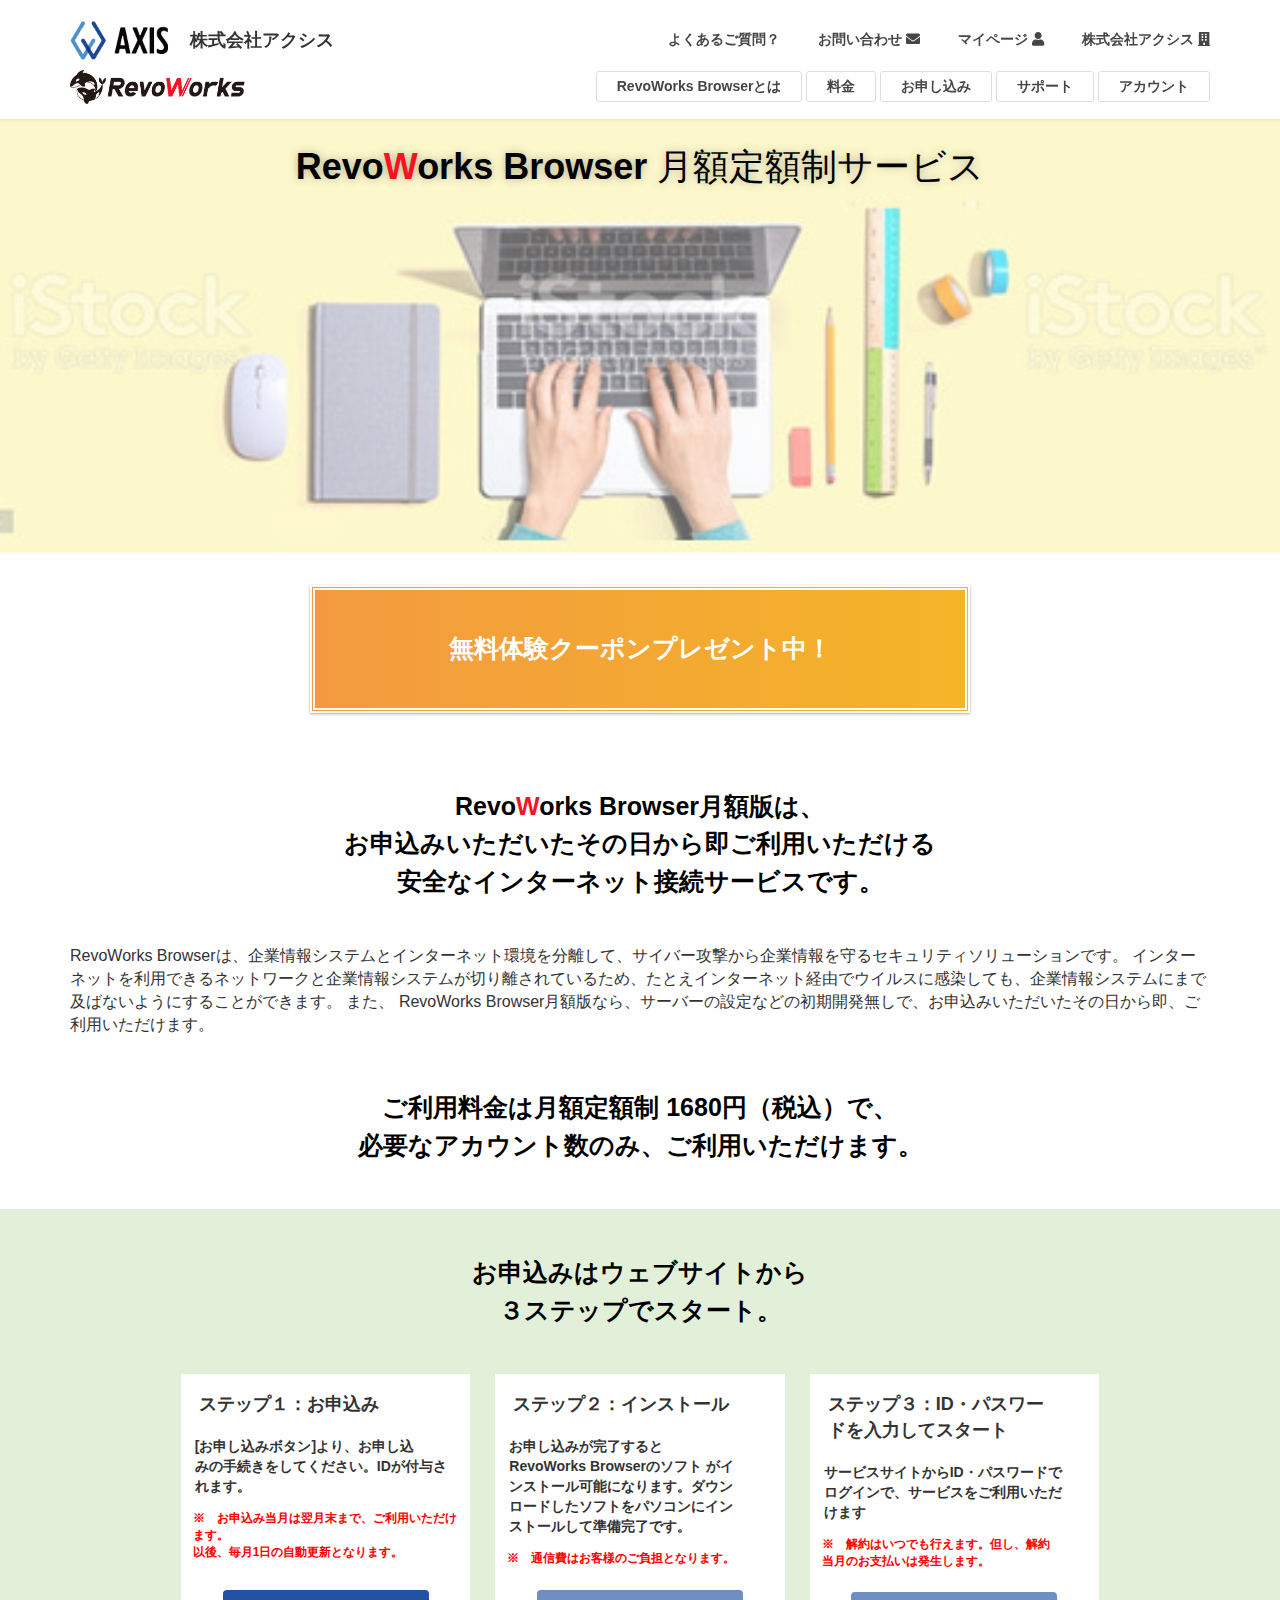
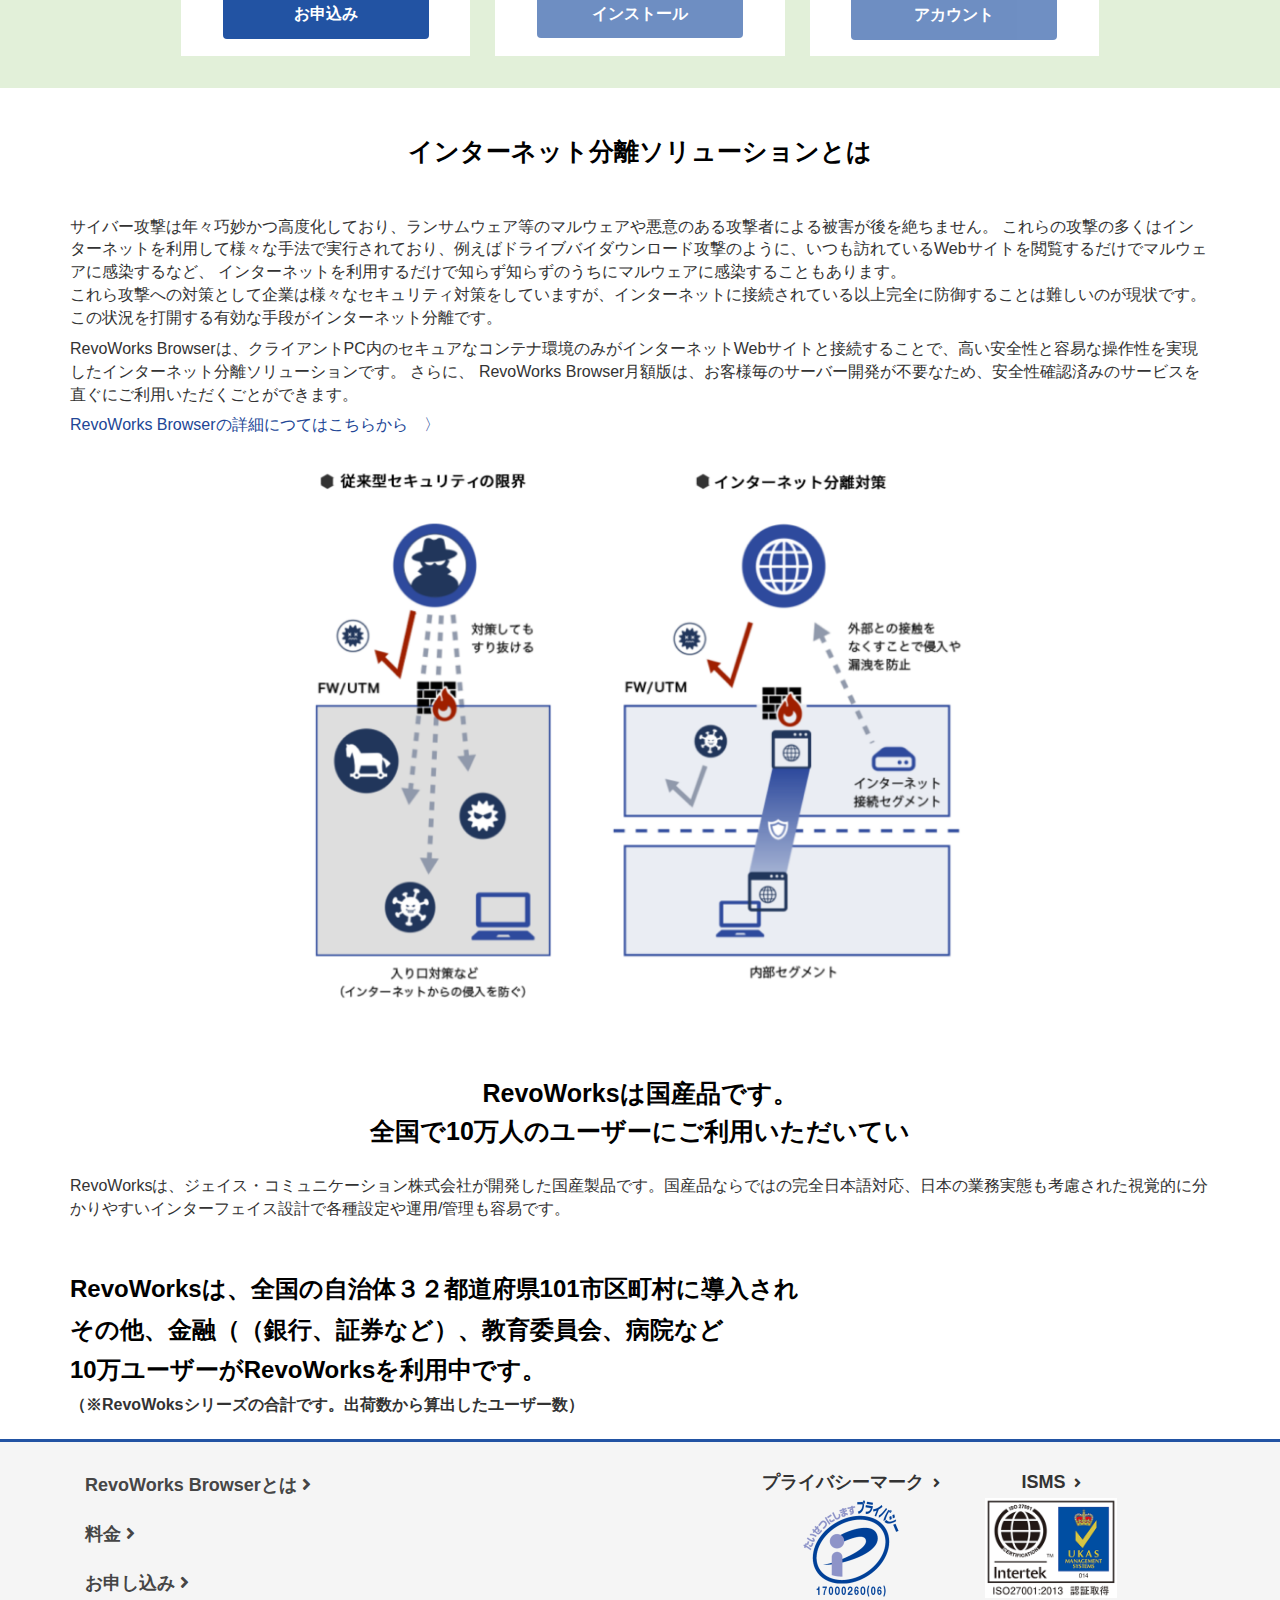
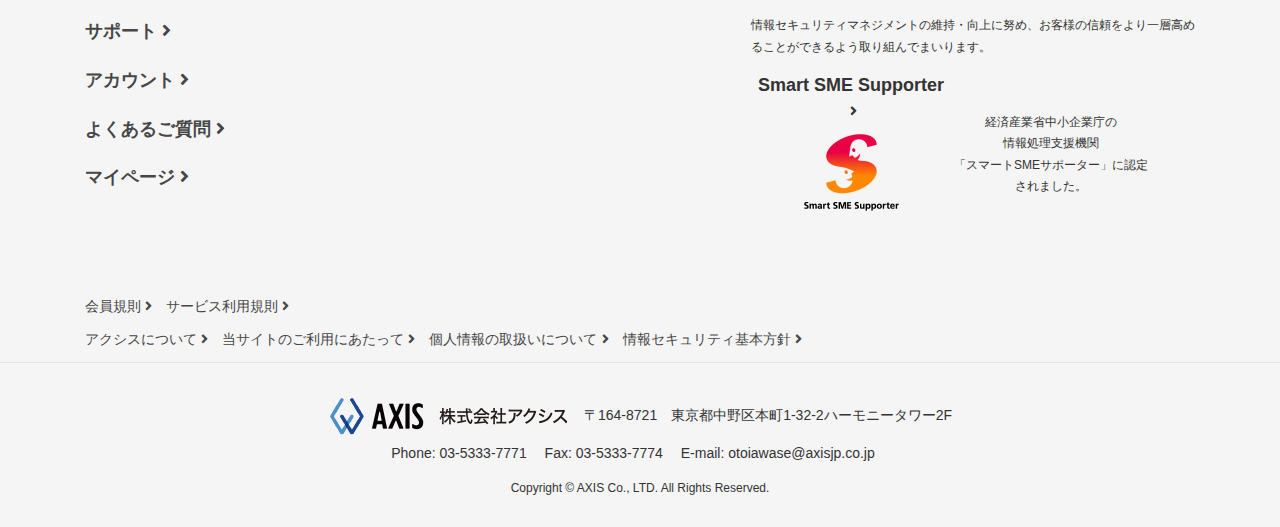
==== commit 75666dbb: "Add files via upload" ====
--- a/index.html
+++ b/index.html
@@ -1,5 +1,4 @@
 <!DOCTYPE html>
-<!-- saved from url=(0054)https://www.axisjp.co.jp/services/revoworks/separation -->
 <html lang="ja" prefix="og: https://ogp.me/ns#">
 
 <head>
@@ -8,9 +7,7 @@
 	<meta http-equiv="X-UA-Compatible" content="IE=edge">
 	<meta name="viewport" content="width=device-width, initial-scale=1">
 	<title>RevoWorks</title>
-	<!--Khangtm : load head -->	
 	<script type="text/javascript" src="./js/head.js"></script>
-	
 	<link href="./css/index.css" rel="stylesheet">
 </head>
 
@@ -229,8 +226,8 @@
 									   <div class="elementor-element elementor-element-882a2da elementor-widget elementor-widget-image" data-id="882a2da" data-element_type="widget" data-widget_type="image.default">
 											<div class="elementor-widget-container">
 												<div class="elementor-image">
-													<a href="index.html" data-elementor-open-lightbox="no" data-rel="lightbox-image-0" data-magnific_type="image" data-rl_title="" data-rl_caption="" title="">
-														<img width="750" height="585" src="./img/a449af7d6a466694c23fade7aea34c9f-768x599.png" class="attachment-medium_large size-medium_large" alt="" loading="lazy" srcset="https://www.axisjp.co.jp/wp-content/uploads/2021/04/a449af7d6a466694c23fade7aea34c9f-768x599.png 768w, https://www.axisjp.co.jp/wp-content/uploads/2021/04/a449af7d6a466694c23fade7aea34c9f-300x234.png 300w, https://www.axisjp.co.jp/wp-content/uploads/2021/04/a449af7d6a466694c23fade7aea34c9f-1024x798.png 1024w, https://www.axisjp.co.jp/wp-content/uploads/2021/04/a449af7d6a466694c23fade7aea34c9f.png 1048w" sizes="(max-width: 750px) 100vw, 750px"> </a>
+													<a href="./img/a449af7d6a466694c23fade7aea34c9f-768x599.png" data-elementor-open-lightbox="no" data-rel="lightbox-image-0" data-magnific_type="image" data-rl_title="" data-rl_caption="" title="">
+														<img width="750" height="585" src="./img/a449af7d6a466694c23fade7aea34c9f-768x599.png" class="attachment-medium_large size-medium_large" alt="" loading="lazy" srcset="./img/a449af7d6a466694c23fade7aea34c9f-768x599.png 768w, ./img/a449af7d6a466694c23fade7aea34c9f-300x234.png 300w, ./img/a449af7d6a466694c23fade7aea34c9f-1024x798.png 1024w, ./img/a449af7d6a466694c23fade7aea34c9f.png 1048w" sizes="(max-width: 750px) 100vw, 750px"> </a>
 												</div>
 											</div>
 										</div>
@@ -251,7 +248,7 @@
 								   <div class="elementor-widget-wrap">
 									   <div class="elementor-element elementor-element-fbd9892 contents elementor-widget elementor-widget-heading" data-id="fbd9892"
 										data-element_type="widget" data-widget_type="heading.default">
-										   <div class="elementor-widget-container">
+										   <div class="elementor-widget-container" style="margin-bottom: 0px;">
 											   <h1 class="elementor-heading-title elementor-size-default elementor-font-size">RevoWorksは国産品です。<br/>全国で10万人のユーザーにご利用いただいてい</h1>
 										   </div>
 										   <div class="elementor-content-product">
--- a/css/index.css
+++ b/css/index.css
@@ -704,7 +704,6 @@
 
 .gradient-button {
     margin: 10px;
-    font-family: "Arial Black", Gadget, sans-serif;
     font-size: 20px;
     padding: 15px;
     text-align: center;
@@ -720,7 +719,7 @@
     cursor: pointer;
     display: inline-block;
 }
-.gradient-button-1 {background-image: linear-gradient(to right, #F39B40 0%, #F4B625 51%, #F39B40 100%)}
+.gradient-button-1 {background-image: linear-gradient(to right, #f39a40 0%, #f4b527 51%, #f39a40 100%)}
 
 .elementor-widget:not(:last-child) {
     margin-bottom: 0px;
--- a/css/style.css
+++ b/css/style.css
@@ -1,577 +1,577 @@
-@charset "utf-8";
-
-/* ------------------------------------------
-　　Contener/Breadcrumb
------------------------------------------- */
-@media (min-width: 768px) {
-.container, .fbc-page {
-	width: 100%;
-	max-width: 1140px;
-}
-}
-@media (min-width: 992px) {
-.container, .fbc-page {
-	width: 100%;
-	max-width: 1140px;
-}
-}
-@media (min-width: 1200px) {
-.container, .fbc-page {
-	width: 100%;
-	max-width: 1140px;
-}
-}
-
-.fbc-page {
-	width: 100%;
-	max-width: 1140px;
-	margin: 0 auto;
-	padding: 10px 15px;
-	box-sizing: border-box;
-}
-
-.fbc-page .fbc-wrap .fbc-items {
-	background-color: inherit;
-}
-
-.fbc-page .fbc-wrap .fbc-items li {
-	padding: 0 5px;
-}
-
-.fbc-page .fbc-wrap .fbc-items li a:hover {
-	text-decoration: none;
-}
-
-.fbc-page .fbc-wrap .fbc-items li a i {
-	margin-right: 0;
-}
-
-.fbc-page .fbc-wrap .fbc-items li:last-child {
-	padding-right: 5px;
-}
-
-.fbc-page .fbc-wrap .fbc-items li a:last-child {
-	margin-right: 0;
-}
-
-.fbc-page .fbc-wrap .fbc-items,
-.fbc-page .fbc-wrap .fbc-items li,
-.fbc-page .fbc-wrap .fbc-items li.active span, .fbc-page .fbc-wrap .fbc-items li .fbc-end-text {
-	font-size: 14px;
-}
-
-
-/* ------------------------------------------
-　　Header
------------------------------------------- */
-header {
-	font-size: 14px;
-	font-family: "メイリオ",Meiryo,"ＭＳ Ｐゴシック","Hiragino Kaku Gothic Pro","ヒラギノ角ゴ Pro W3",sans-serif;
-}
-
-header li, .gMenu_name {
-	font-weight: 600;
-}
-
-.siteHeadContainer {
-	display: flex;
-	flex-wrap: wrap;
-	align-items: center;
-	align-content: space-between;
-	justify-content: space-between;
-}
-.siteHeadContainer:after {
-	width: 100%;
-	content: '';
-}
-
-.container.siteHeadContainer:before {
-	content: none;
-}
-
-.siteMenuContainer, .searchBox {
-	order: 1;
-}
-
-.searchBox {
-	margin-left: auto;
-}
-
-.navbar-brand {
-	margin: 0;
-	padding: 15px;
-	text-align: left;
-	font-size: 18px;
-	font-weight: 600;
-}
-
-.navbar-brand a {
-	display: block;
-	display: flex;
-	align-items: center;
-}
-
-.navbar-brand span {
-	display: inline-block;
-}
-
-.navbar-brand .logo {
-	margin-right: 20px;
-}
-
-.navbar-brand img {
-	margin: 0;
-}
-
-ul.gMenu {
-	float: none;
-}
-
-.mobileHeader {
-	margin-right: 30px;
-}
-
-.mobileHeader.widget_nav_menu ul li a {
-	padding: 0.2em 0.5em;
-	/*border: 1px solid #464646;*/
-	border-radius: 3px;
-}
-.mobileHeader.widget_nav_menu ul li a:hover {
-	color: #fff;
-	background-color: #464646;
-}
-
-.siteHeadContainer .widget_nav_menu ul li {
-	display: inline-block;
-}
-
-.siteHeadContainer .headerMenu.widget_nav_menu ul li a {
-	border-bottom: none;
-}
-
-li.mypage a:after {
-	padding-left: 0.3em;
-	font-weight: bold;
-	font-family: "Font Awesome 5 Free";
-	content: '\f007';
-}
-li.cart a:after {
-	padding-left: 0.3em;
-	font-weight: bold;
-	font-family: "Font Awesome 5 Free";
-	content: '\f07a';
-}
-li.inquiry a:after {
-	padding-left: 0.3em;
-	font-weight: bold;
-	font-family: "Font Awesome 5 Free";
-	content: '\f0e0';
-}
-
-li.mypagetop a:after {
-	padding-left: 0.3em;
-	font-weight: bold;
-	font-family: "Font Awesome 5 Free";
-	content: '\f007';
-}
-
-li.building a:after {
-	padding-left: 0.3em;
-	font-weight: bold;
-	font-family: "Font Awesome 5 Free";
-	content: '\f1ad';
-}
-li.faq a:after {
-	padding-left: 0.3em;
-	font-weight: bold;
-	font-family: "Font Awesome 5 Free";
-}
-
-i.otherlink, .otherlink a:after,
-li.axisHP a:after {
-	padding-left: 0.3em;
-	font-weight: bold;
-	font-family: "Font Awesome 5 Free";
-	content: '\f2d2';
-}
-
-.headerMenu, .searchBox {
-	display: none;
-}
-
-.searchBox div {
-	background-color: #f5f5f5;
-}
-
-.searchBox div:before {
-	margin-left: 5px;
-	vertical-align: middle;
-	color: #312724;
-	font-weight: bold;
-	font-family: "Font Awesome 5 Free";
-	content: '\f002';
-}
-
-.searchBox .form-control {
-	max-width: 12em;
-	padding: 0;
-	border: none;
-	box-shadow: none;
-	border-radius: 0;
-	background-color: transparent;
-}
-
-.searchBox .form-control:focus {
-	border: none;
-	box-shadow: none;
-}
-
-.searchBox .btn {
-	margin: 0;
-	padding: 6px 12px;
-	font-size: 14px;
-	line-height: 1.42857143;
-	font-weight: 400;
-	text-align: center;
-	background-image: none;
-	background-color: #312724;
-	border: none;
-	border-radius: 0;
-	vertical-align: middle;
-	display: inline-block;
-	cursor: pointer;
-	touch-action: manipulation;
-	user-select: none;
-}
-
-.vk-mobile-nav-menu-btn {
-	top: 20px;
-	right: 5px;
-	left: auto;
-}
-
-.vk-mobile-nav .global-nav {
-	margin-bottom: 0;
-}
-
-.mobileBrand {
-	display: none;
-	position: relative;
-}
-
-.mobileBrand .mobileMenu {
-	right: 15px;
-	top: 0;
-	position: absolute;
-}
-
-.mobileBrand .mobileMenu li a {
-	font-size: 0;
-	border-bottom: none;
-	display: inline-block;
-}
-.mobileBrand .mobileMenu li a:after {
-	font-size: 20px;
-}
-
-.mobileMenu {
-	margin: 0;
-	padding: 0;
-}
-
-.mobileMenu li {
-	margin-bottom: 0;
-	font-size: 14px;
-	list-style: none;
-	line-height: 1.65;
-}
-
-.mobileMenu li a {
-	padding: 0.7em 0.5em;
-	color: #333;
-	display: block;
-	border-bottom: 1px solid #ccc;
-}
-.mobileMenu li a:hover {
-	text-decoration: none;
-}
-
-/* スクロール時メニュー */
-body.scrolled .headerMenu.widget_nav_menu ul li.mypage,
-body.scrolled .headerMenu.widget_nav_menu ul li.axisHP,
-body.scrolled .searchBox {
-	display: none;
-}
-body.scrolled .headerMenu.widget_nav_menu ul li a {
-	padding: 0.2em 0.5em;
-	/*border: 1px solid #464646;*/
-	border-radius: 3px;
-}
-body.scrolled .headerMenu.widget_nav_menu ul li a:hover {
-	color: #fff;
-	background-color: #464646;
-}
-body.scrolled .siteHeadContainer {
-	justify-content: flex-start;
-}
-body.scrolled .headerMenu, body.scrolled .mobileHeader {
-	margin-left: auto;
-}
-body.scrolled .siteHeadContainer:after {
-	width: 0;
-	content: none;
-}
-body.scrolled .headerMenu, body.scrolled .mobileHeader {
-	order: 2;
-}
-
-
-/* ------------------------------------------
-　　Footer
------------------------------------------- */
-footer {
-	font-size: 14px;
-	font-family: "メイリオ",Meiryo,"ＭＳ Ｐゴシック","Hiragino Kaku Gothic Pro","ヒラギノ角ゴ Pro W3",sans-serif;
-}
-
-/* Pマーク・コンテンツリスト */
-.license {
-	display: flex;
-}
-
-.license p {
-	width: 100%;
-	max-width: 200px;
-	padding-top: 2em;
-	position: relative;
-	display: inline-block;
-}
-
-.license p a {
-	width: 100%;
-	height: 100%;
-	position: absolute;
-	top: 0;
-	left: 0;
-	display: block;
-}
-
-.license p a span {
-	font-size: 18px;
-	font-weight: 600;
-}
-
-.license img {
-	/* max-width: 100px; */
-	max-height: 100px;
-}
-
-footer .contentBox ul li a {
-	padding: 0;
-}
-
-footer .contentBox .menu li {
-	margin-bottom: 1em;
-	font-size: 18px;
-	font-weight: 600;
-}
-
-footer .contentBox .menu li a {
-	border-bottom: none;
-	box-shadow: none;
-	-webkit-box-shadow: none;
-	display: inline-block;
-}
-
-footer .contentBox .sub-menu {
-	margin-left: 20px;
-}
-
-footer .contentBox .sub-menu li {
-	margin: 0 15px 0 0;
-	font-size: 14px;
-	font-weight: normal;
-	display: inline-block;
-}
-
-footer .contentBox .sub-menu li a {
-	border-bottom: none;
-	box-shadow: none;
-	-webkit-box-shadow: none;
-}
-
-/* フッターメニュー */
-footer .footerMenu {
-	font-size: 14px;
-	border: none;
-}
-
-footer .footerMenu li a,
-footer .footerMenu li:last-child a {
-	border: none;
-}
-
-footer .nav > li {
-	margin-right: 1em;
-}
-
-footer .nav > li > a {
-	padding: 0;
-}
-
-footer .nav > li > a:focus, footer .nav > li > a:hover {
-	background-color: transparent;
-}
-
-/* Copyright・オフィス情報 */
-footer .copySection p {
-	margin: 0;
-	font-size: 14px;
-}
-
-footer .copySection .office {
-	text-align: center;
-	display: flex;
-	flex-wrap: wrap;
-	align-items: center;
-	justify-content: center;
-}
-
-footer .copySection .office span {
-	margin-right: 1em;
-	display: inline-block;
-}
-
-footer .copySection .logo {
-	margin: 5px 15px;
-}
-footer .copySection .address:after {
-	width: 100%;
-	content: '';
-}
-
-footer p.copyright {
-	margin-top: 1em;
-	font-size: 12px;
-	text-align: center;
-	display: block;
-}
-
-/* ------------------------------------------
-　　Link Icon
------------------------------------------- */
-.headerMenu a, footer a {
-	color: inherit;
-	text-decoration: none;
-}
-.headerMenu a:hover,
-footer .widget_nav_menu ul li a:hover, footer a:hover {
-	color: #337ab7;
-	text-decoration: none;
-}
-.headerMenu a:after {
-	padding-left: 0.3em;
-	font-weight: bold;
-	font-family: "Font Awesome 5 Free";
-}
-
-footer a:after {
-	padding-left: 0.3em;
-	font-weight: bold;
-	font-family: "Font Awesome 5 Free";
-	content: '\f105';
-}
-
-.headerMenu a:link, footer a:link, footer .widget_nav_menu ul li a:link,
-footer .widget_nav_menu ul li a:active, footer a:active {
-	text-decoration: none;
-}
-
-a[href^="mailto:"]:after {
-	content: none;
-}
-
-
-@media screen and (max-width:500px) {
-	.navbar-brand {
-		width: 80%;
-	}
-	footer .container {
-		padding: 0;
-	}
-	footer .contentBox .sub-menu {
-		display: none;
-	}
-	footer .contentBox .menu li {
-		margin-bottom: 0;
-		padding: 10px;
-		border-bottom: 1px solid #e5e5e5;
-	}
-	footer .contentBox .menu li a {
-		display: block;
-	}
-	footer .licenseBox {
-		margin: 2em auto;
-		padding: 0 15px;
-	}
-	.license p {
-		text-align: center;
-	}
-	.copySection .container {
-		padding: 2em 15px;
-	}
-}
-
-@media screen and (max-width:767px) {
-	footer .footerMenu .container {
-		padding: 0 15px;
-	}
-	footer .footerMenu li {
-		border-bottom: none;
-		display: inline-block;
-	}
-}
-
-@media screen and (max-width:730px) {
-	header .mobileHeader {
-		margin-right: 30px;
-	}
-	.navbar-brand  span.name {
-		display: none;
-	}
-	.mobileBrand {
-		display: block;
-	}
-	
-}
-
-@media screen and (max-width:860px) {
-	.navbar-brand  span.name {
-		display: none;
-	}
-}
-
-
-@media screen and (min-width:992px) {
-	body.scrolled .navbar-brand span.name {
-		display: block;
-	}
-	.headerMenu, .searchBox {
-		display: block;
-	}
-	.mobileHeader {
-		display: none;
-	}
-	footer .widgetBox {
-		display: flex;
-	}
-	footer .widgetBox .contentBox {
-		flex: 3;
-	}
-	footer .widgetBox .licenseBox {
-		flex: 2;
-	}
-	.license {
-		text-align: center;
-	}
-}
+@charset "utf-8";
+
+/* ------------------------------------------
+　　Contener/Breadcrumb
+------------------------------------------ */
+@media (min-width: 768px) {
+.container, .fbc-page {
+	width: 100%;
+	max-width: 1140px;
+}
+}
+@media (min-width: 992px) {
+.container, .fbc-page {
+	width: 100%;
+	max-width: 1140px;
+}
+}
+@media (min-width: 1200px) {
+.container, .fbc-page {
+	width: 100%;
+	max-width: 1140px;
+}
+}
+
+.fbc-page {
+	width: 100%;
+	max-width: 1140px;
+	margin: 0 auto;
+	padding: 10px 15px;
+	box-sizing: border-box;
+}
+
+.fbc-page .fbc-wrap .fbc-items {
+	background-color: inherit;
+}
+
+.fbc-page .fbc-wrap .fbc-items li {
+	padding: 0 5px;
+}
+
+.fbc-page .fbc-wrap .fbc-items li a:hover {
+	text-decoration: none;
+}
+
+.fbc-page .fbc-wrap .fbc-items li a i {
+	margin-right: 0;
+}
+
+.fbc-page .fbc-wrap .fbc-items li:last-child {
+	padding-right: 5px;
+}
+
+.fbc-page .fbc-wrap .fbc-items li a:last-child {
+	margin-right: 0;
+}
+
+.fbc-page .fbc-wrap .fbc-items,
+.fbc-page .fbc-wrap .fbc-items li,
+.fbc-page .fbc-wrap .fbc-items li.active span, .fbc-page .fbc-wrap .fbc-items li .fbc-end-text {
+	font-size: 14px;
+}
+
+
+/* ------------------------------------------
+　　Header
+------------------------------------------ */
+header {
+	font-size: 14px;
+	font-family: "メイリオ",Meiryo,"ＭＳ Ｐゴシック","Hiragino Kaku Gothic Pro","ヒラギノ角ゴ Pro W3",sans-serif;
+}
+
+header li, .gMenu_name {
+	font-weight: 600;
+}
+
+.siteHeadContainer {
+	display: flex;
+	flex-wrap: wrap;
+	align-items: center;
+	align-content: space-between;
+	justify-content: space-between;
+}
+.siteHeadContainer:after {
+	width: 100%;
+	content: '';
+}
+
+.container.siteHeadContainer:before {
+	content: none;
+}
+
+.siteMenuContainer, .searchBox {
+	order: 1;
+}
+
+.searchBox {
+	margin-left: auto;
+}
+
+.navbar-brand {
+	margin: 0;
+	padding: 15px;
+	text-align: left;
+	font-size: 18px;
+	font-weight: 600;
+}
+
+.navbar-brand a {
+	display: block;
+	display: flex;
+	align-items: center;
+}
+
+.navbar-brand span {
+	display: inline-block;
+}
+
+.navbar-brand .logo {
+	margin-right: 20px;
+}
+
+.navbar-brand img {
+	margin: 0;
+}
+
+ul.gMenu {
+	float: none;
+}
+
+.mobileHeader {
+	margin-right: 30px;
+}
+
+.mobileHeader.widget_nav_menu ul li a {
+	padding: 0.2em 0.5em;
+	/*border: 1px solid #464646;*/
+	border-radius: 3px;
+}
+.mobileHeader.widget_nav_menu ul li a:hover {
+	color: #fff;
+	background-color: #464646;
+}
+
+.siteHeadContainer .widget_nav_menu ul li {
+	display: inline-block;
+}
+
+.siteHeadContainer .headerMenu.widget_nav_menu ul li a {
+	border-bottom: none;
+}
+
+li.mypage a:after {
+	padding-left: 0.3em;
+	font-weight: bold;
+	font-family: "Font Awesome 5 Free";
+	content: '\f007';
+}
+li.cart a:after {
+	padding-left: 0.3em;
+	font-weight: bold;
+	font-family: "Font Awesome 5 Free";
+	content: '\f07a';
+}
+li.inquiry a:after {
+	padding-left: 0.3em;
+	font-weight: bold;
+	font-family: "Font Awesome 5 Free";
+	content: '\f0e0';
+}
+
+li.mypagetop a:after {
+	padding-left: 0.3em;
+	font-weight: bold;
+	font-family: "Font Awesome 5 Free";
+	content: '\f007';
+}
+
+li.building a:after {
+	padding-left: 0.3em;
+	font-weight: bold;
+	font-family: "Font Awesome 5 Free";
+	content: '\f1ad';
+}
+li.faq a:after {
+	padding-left: 0.3em;
+	font-weight: bold;
+	font-family: "Font Awesome 5 Free";
+}
+
+i.otherlink, .otherlink a:after,
+li.axisHP a:after {
+	padding-left: 0.3em;
+	font-weight: bold;
+	font-family: "Font Awesome 5 Free";
+	content: '\f2d2';
+}
+
+.headerMenu, .searchBox {
+	display: none;
+}
+
+.searchBox div {
+	background-color: #f5f5f5;
+}
+
+.searchBox div:before {
+	margin-left: 5px;
+	vertical-align: middle;
+	color: #312724;
+	font-weight: bold;
+	font-family: "Font Awesome 5 Free";
+	content: '\f002';
+}
+
+.searchBox .form-control {
+	max-width: 12em;
+	padding: 0;
+	border: none;
+	box-shadow: none;
+	border-radius: 0;
+	background-color: transparent;
+}
+
+.searchBox .form-control:focus {
+	border: none;
+	box-shadow: none;
+}
+
+.searchBox .btn {
+	margin: 0;
+	padding: 6px 12px;
+	font-size: 14px;
+	line-height: 1.42857143;
+	font-weight: 400;
+	text-align: center;
+	background-image: none;
+	background-color: #312724;
+	border: none;
+	border-radius: 0;
+	vertical-align: middle;
+	display: inline-block;
+	cursor: pointer;
+	touch-action: manipulation;
+	user-select: none;
+}
+
+.vk-mobile-nav-menu-btn {
+	top: 20px;
+	right: 5px;
+	left: auto;
+}
+
+.vk-mobile-nav .global-nav {
+	margin-bottom: 0;
+}
+
+.mobileBrand {
+	display: none;
+	position: relative;
+}
+
+.mobileBrand .mobileMenu {
+	right: 15px;
+	top: 0;
+	position: absolute;
+}
+
+.mobileBrand .mobileMenu li a {
+	font-size: 0;
+	border-bottom: none;
+	display: inline-block;
+}
+.mobileBrand .mobileMenu li a:after {
+	font-size: 20px;
+}
+
+.mobileMenu {
+	margin: 0;
+	padding: 0;
+}
+
+.mobileMenu li {
+	margin-bottom: 0;
+	font-size: 14px;
+	list-style: none;
+	line-height: 1.65;
+}
+
+.mobileMenu li a {
+	padding: 0.7em 0.5em;
+	color: #333;
+	display: block;
+	border-bottom: 1px solid #ccc;
+}
+.mobileMenu li a:hover {
+	text-decoration: none;
+}
+
+/* スクロール時メニュー */
+body.scrolled .headerMenu.widget_nav_menu ul li.mypage,
+body.scrolled .headerMenu.widget_nav_menu ul li.axisHP,
+body.scrolled .searchBox {
+	display: none;
+}
+body.scrolled .headerMenu.widget_nav_menu ul li a {
+	padding: 0.2em 0.5em;
+	/*border: 1px solid #464646;*/
+	border-radius: 3px;
+}
+body.scrolled .headerMenu.widget_nav_menu ul li a:hover {
+	color: #fff;
+	background-color: #464646;
+}
+body.scrolled .siteHeadContainer {
+	justify-content: flex-start;
+}
+body.scrolled .headerMenu, body.scrolled .mobileHeader {
+	margin-left: auto;
+}
+body.scrolled .siteHeadContainer:after {
+	width: 0;
+	content: none;
+}
+body.scrolled .headerMenu, body.scrolled .mobileHeader {
+	order: 2;
+}
+
+
+/* ------------------------------------------
+　　Footer
+------------------------------------------ */
+footer {
+	font-size: 14px;
+	font-family: "メイリオ",Meiryo,"ＭＳ Ｐゴシック","Hiragino Kaku Gothic Pro","ヒラギノ角ゴ Pro W3",sans-serif;
+}
+
+/* Pマーク・コンテンツリスト */
+.license {
+	display: flex;
+}
+
+.license p {
+	width: 100%;
+	max-width: 200px;
+	padding-top: 2em;
+	position: relative;
+	display: inline-block;
+}
+
+.license p a {
+	width: 100%;
+	height: 100%;
+	position: absolute;
+	top: 0;
+	left: 0;
+	display: block;
+}
+
+.license p a span {
+	font-size: 18px;
+	font-weight: 600;
+}
+
+.license img {
+	/* max-width: 100px; */
+	max-height: 100px;
+}
+
+footer .contentBox ul li a {
+	padding: 0;
+}
+
+footer .contentBox .menu li {
+	margin-bottom: 1em;
+	font-size: 18px;
+	font-weight: 600;
+}
+
+footer .contentBox .menu li a {
+	border-bottom: none;
+	box-shadow: none;
+	-webkit-box-shadow: none;
+	display: inline-block;
+}
+
+footer .contentBox .sub-menu {
+	margin-left: 20px;
+}
+
+footer .contentBox .sub-menu li {
+	margin: 0 15px 0 0;
+	font-size: 14px;
+	font-weight: normal;
+	display: inline-block;
+}
+
+footer .contentBox .sub-menu li a {
+	border-bottom: none;
+	box-shadow: none;
+	-webkit-box-shadow: none;
+}
+
+/* フッターメニュー */
+footer .footerMenu {
+	font-size: 14px;
+	border: none;
+}
+
+footer .footerMenu li a,
+footer .footerMenu li:last-child a {
+	border: none;
+}
+
+footer .nav > li {
+	margin-right: 1em;
+}
+
+footer .nav > li > a {
+	padding: 0;
+}
+
+footer .nav > li > a:focus, footer .nav > li > a:hover {
+	background-color: transparent;
+}
+
+/* Copyright・オフィス情報 */
+footer .copySection p {
+	margin: 0;
+	font-size: 14px;
+}
+
+footer .copySection .office {
+	text-align: center;
+	display: flex;
+	flex-wrap: wrap;
+	align-items: center;
+	justify-content: center;
+}
+
+footer .copySection .office span {
+	margin-right: 1em;
+	display: inline-block;
+}
+
+footer .copySection .logo {
+	margin: 5px 15px;
+}
+footer .copySection .address:after {
+	width: 100%;
+	content: '';
+}
+
+footer p.copyright {
+	margin-top: 1em;
+	font-size: 12px;
+	text-align: center;
+	display: block;
+}
+
+/* ------------------------------------------
+　　Link Icon
+------------------------------------------ */
+.headerMenu a, footer a {
+	color: inherit;
+	text-decoration: none;
+}
+.headerMenu a:hover,
+footer .widget_nav_menu ul li a:hover, footer a:hover {
+	color: #337ab7;
+	text-decoration: none;
+}
+.headerMenu a:after {
+	padding-left: 0.3em;
+	font-weight: bold;
+	font-family: "Font Awesome 5 Free";
+}
+
+footer a:after {
+	padding-left: 0.3em;
+	font-weight: bold;
+	font-family: "Font Awesome 5 Free";
+	content: '\f105';
+}
+
+.headerMenu a:link, footer a:link, footer .widget_nav_menu ul li a:link,
+footer .widget_nav_menu ul li a:active, footer a:active {
+	text-decoration: none;
+}
+
+a[href^="mailto:"]:after {
+	content: none;
+}
+
+
+@media screen and (max-width:500px) {
+	.navbar-brand {
+		width: 80%;
+	}
+	footer .container {
+		padding: 0;
+	}
+	footer .contentBox .sub-menu {
+		display: none;
+	}
+	footer .contentBox .menu li {
+		margin-bottom: 0;
+		padding: 10px;
+		border-bottom: 1px solid #e5e5e5;
+	}
+	footer .contentBox .menu li a {
+		display: block;
+	}
+	footer .licenseBox {
+		margin: 2em auto;
+		padding: 0 15px;
+	}
+	.license p {
+		text-align: center;
+	}
+	.copySection .container {
+		padding: 2em 15px;
+	}
+}
+
+@media screen and (max-width:767px) {
+	footer .footerMenu .container {
+		padding: 0 15px;
+	}
+	footer .footerMenu li {
+		border-bottom: none;
+		display: inline-block;
+	}
+}
+
+@media screen and (max-width:730px) {
+	header .mobileHeader {
+		margin-right: 30px;
+	}
+	.navbar-brand  span.name {
+		display: none;
+	}
+	.mobileBrand {
+		display: block;
+	}
+	
+}
+
+@media screen and (max-width:860px) {
+	.navbar-brand  span.name {
+		display: none;
+	}
+}
+
+
+@media screen and (min-width:992px) {
+	body.scrolled .navbar-brand span.name {
+		display: block;
+	}
+	.headerMenu, .searchBox {
+		display: block;
+	}
+	.mobileHeader {
+		display: none;
+	}
+	footer .widgetBox {
+		display: flex;
+	}
+	footer .widgetBox .contentBox {
+		flex: 3;
+	}
+	footer .widgetBox .licenseBox {
+		flex: 2;
+	}
+	.license {
+		text-align: center;
+	}
+}
